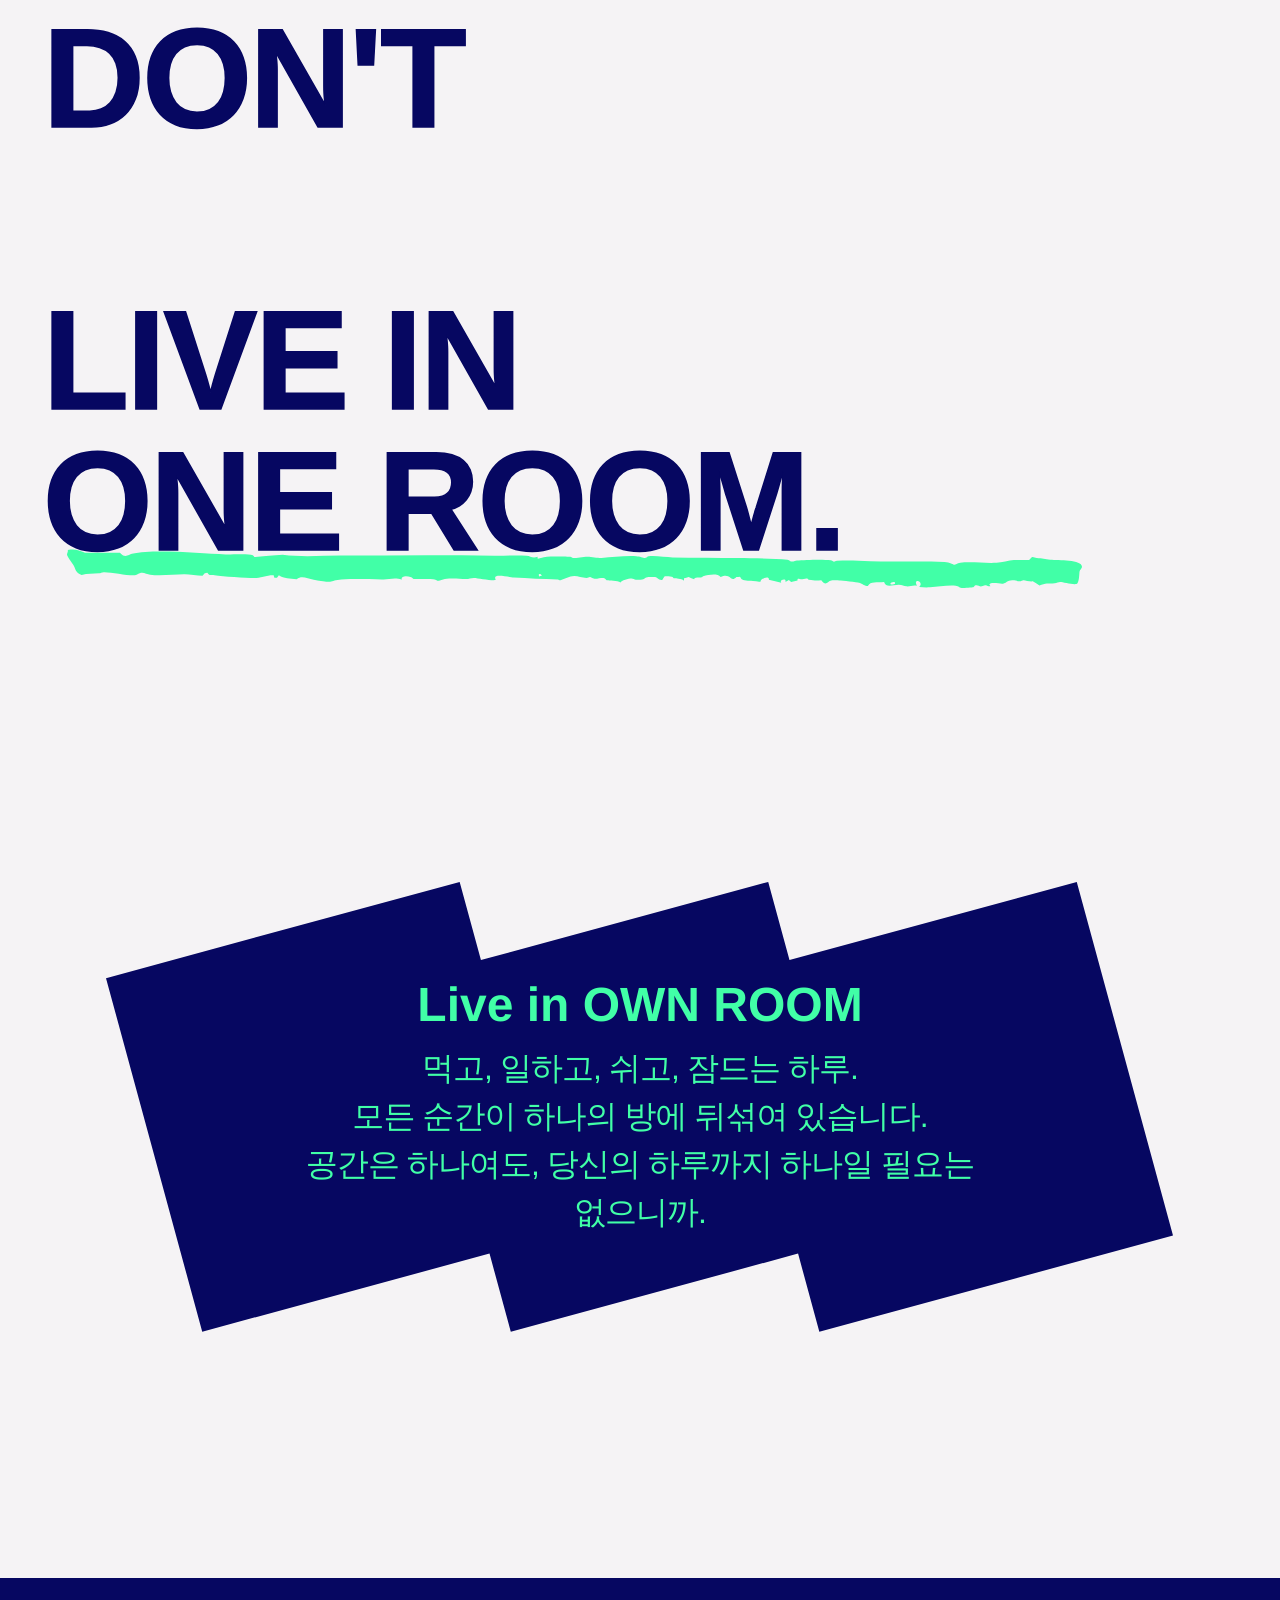
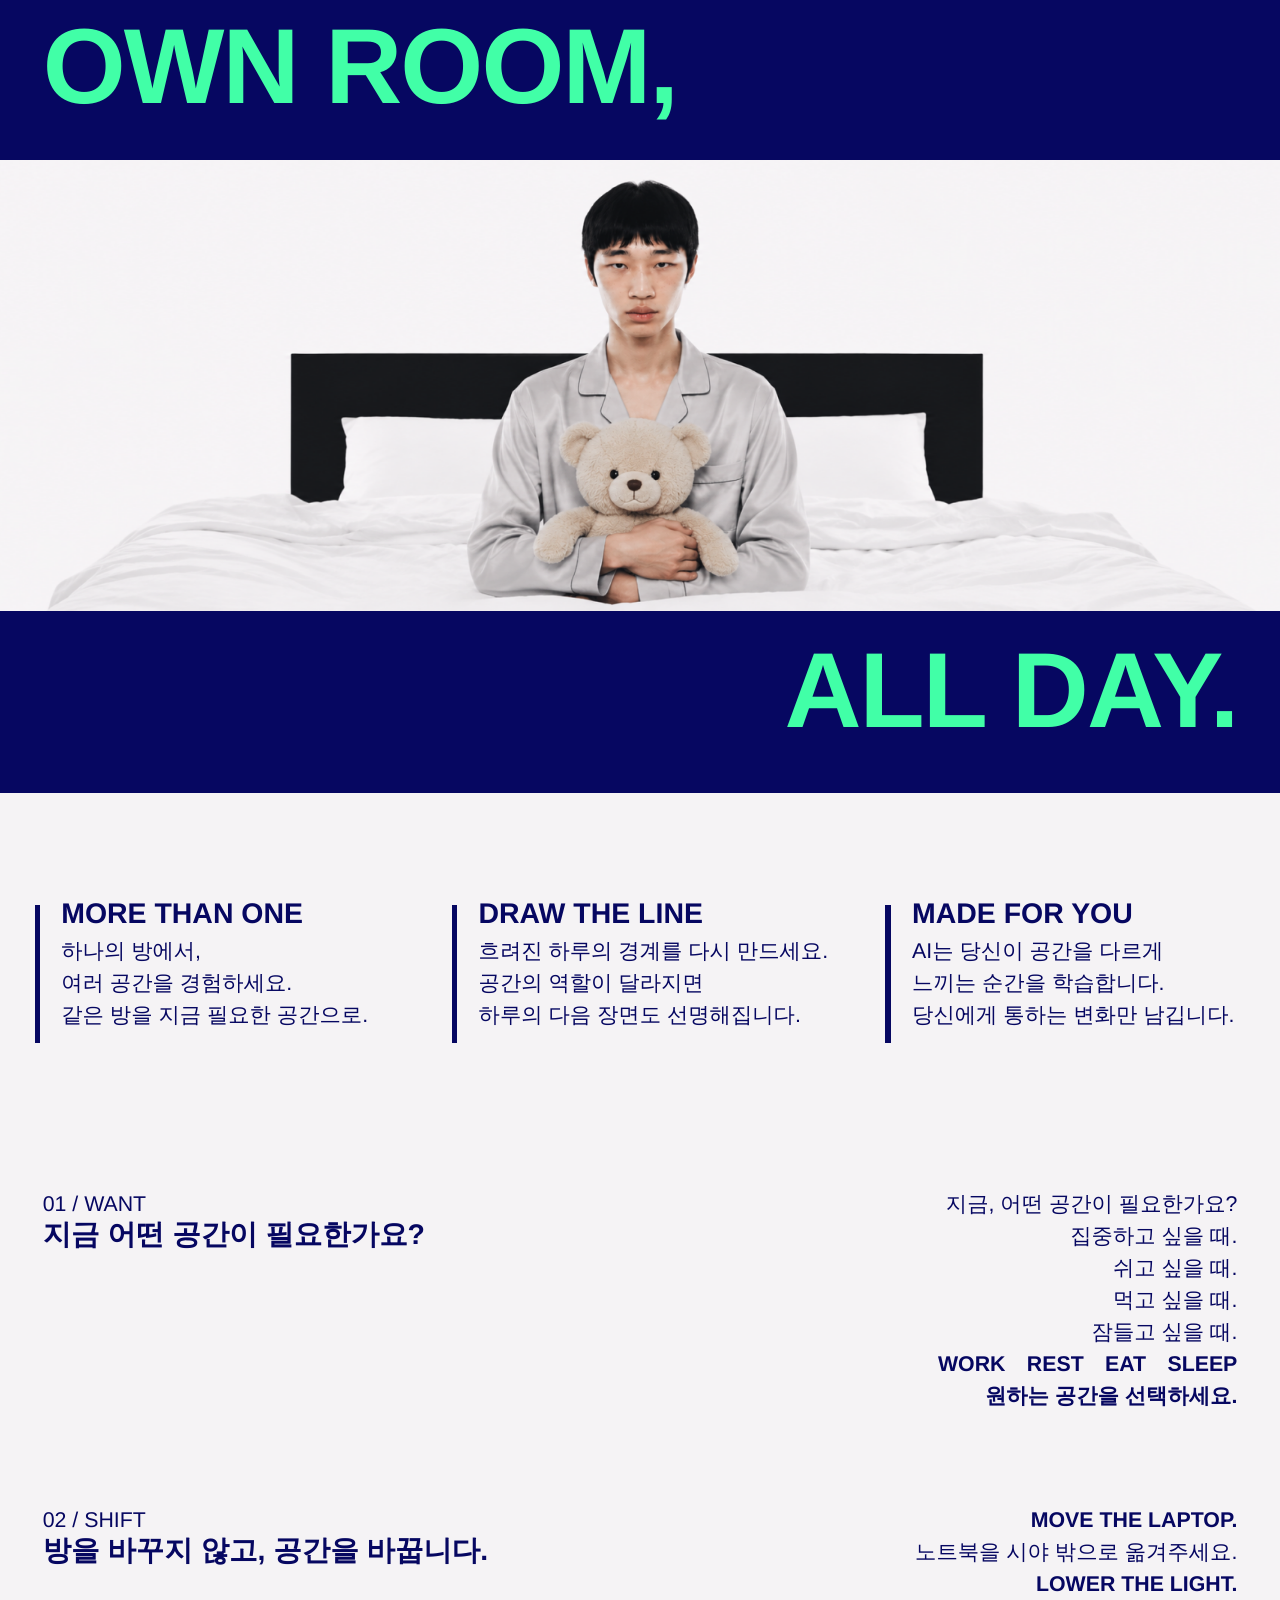
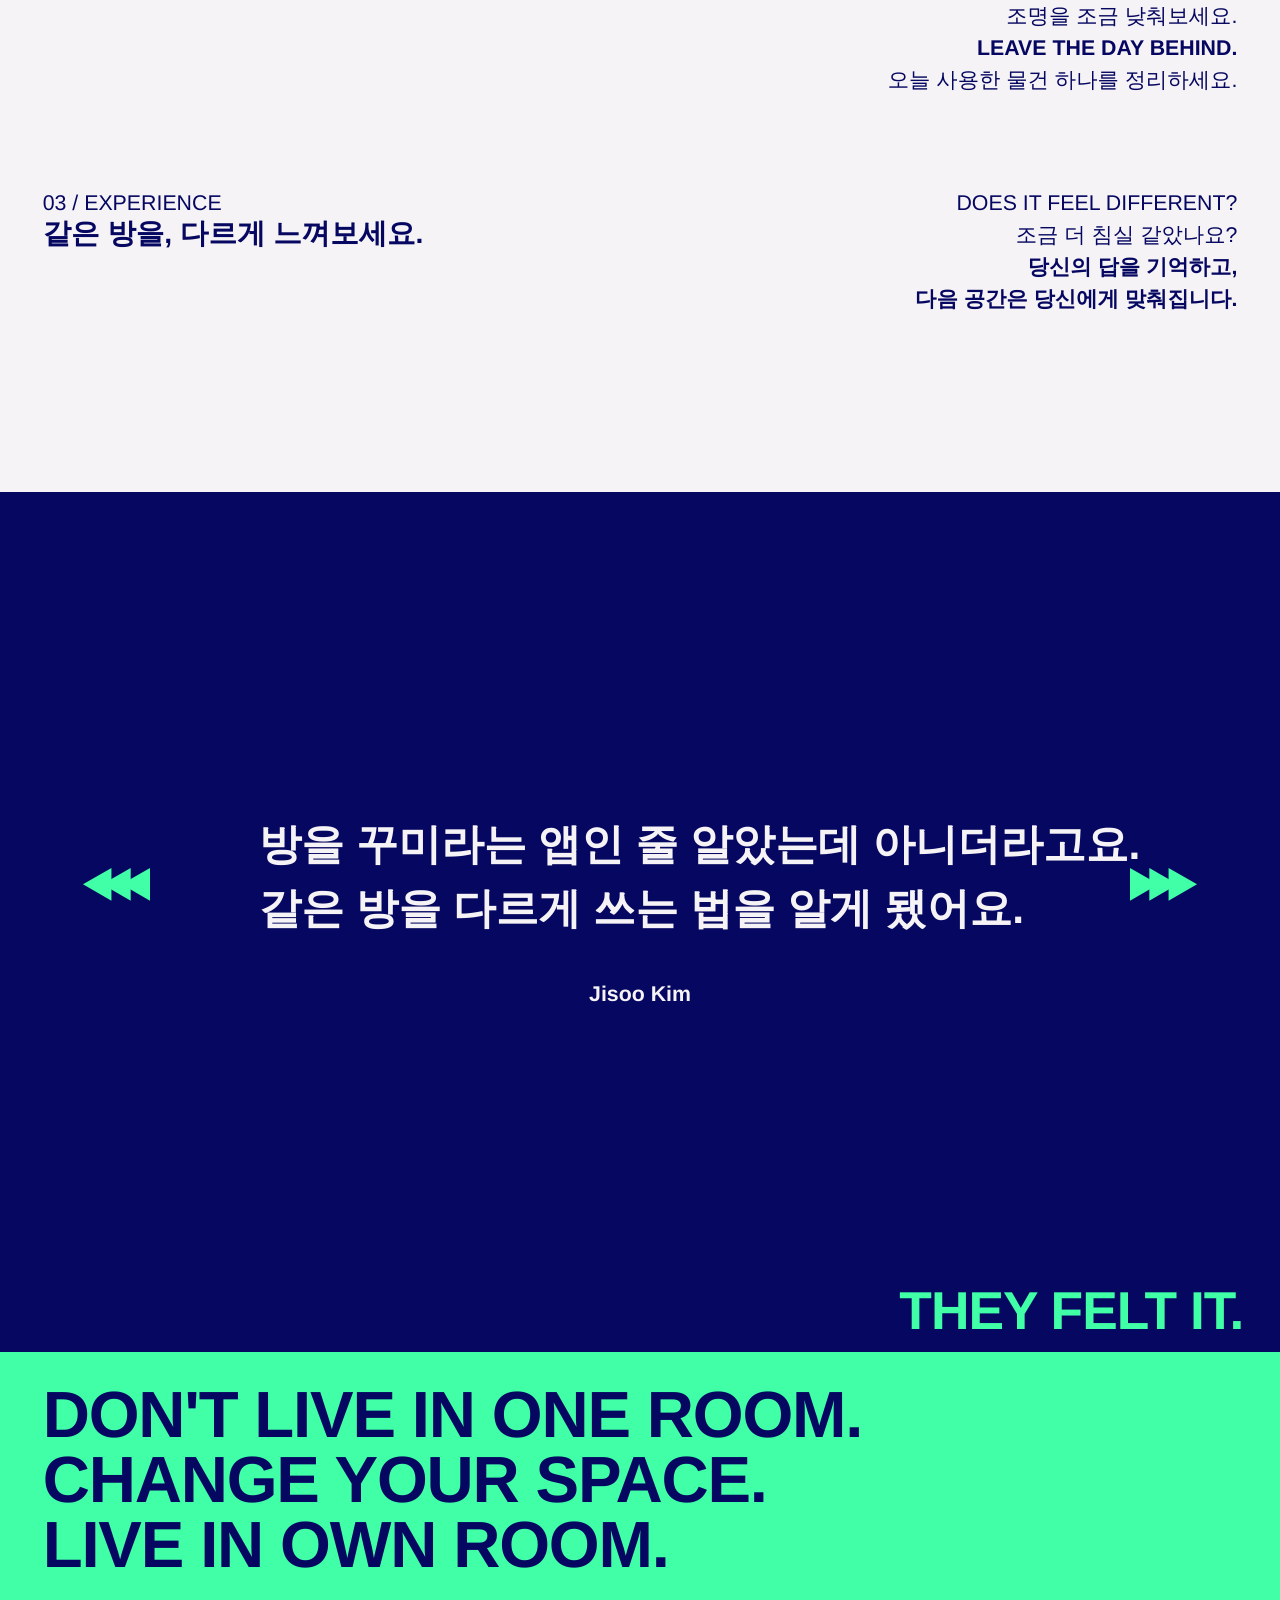
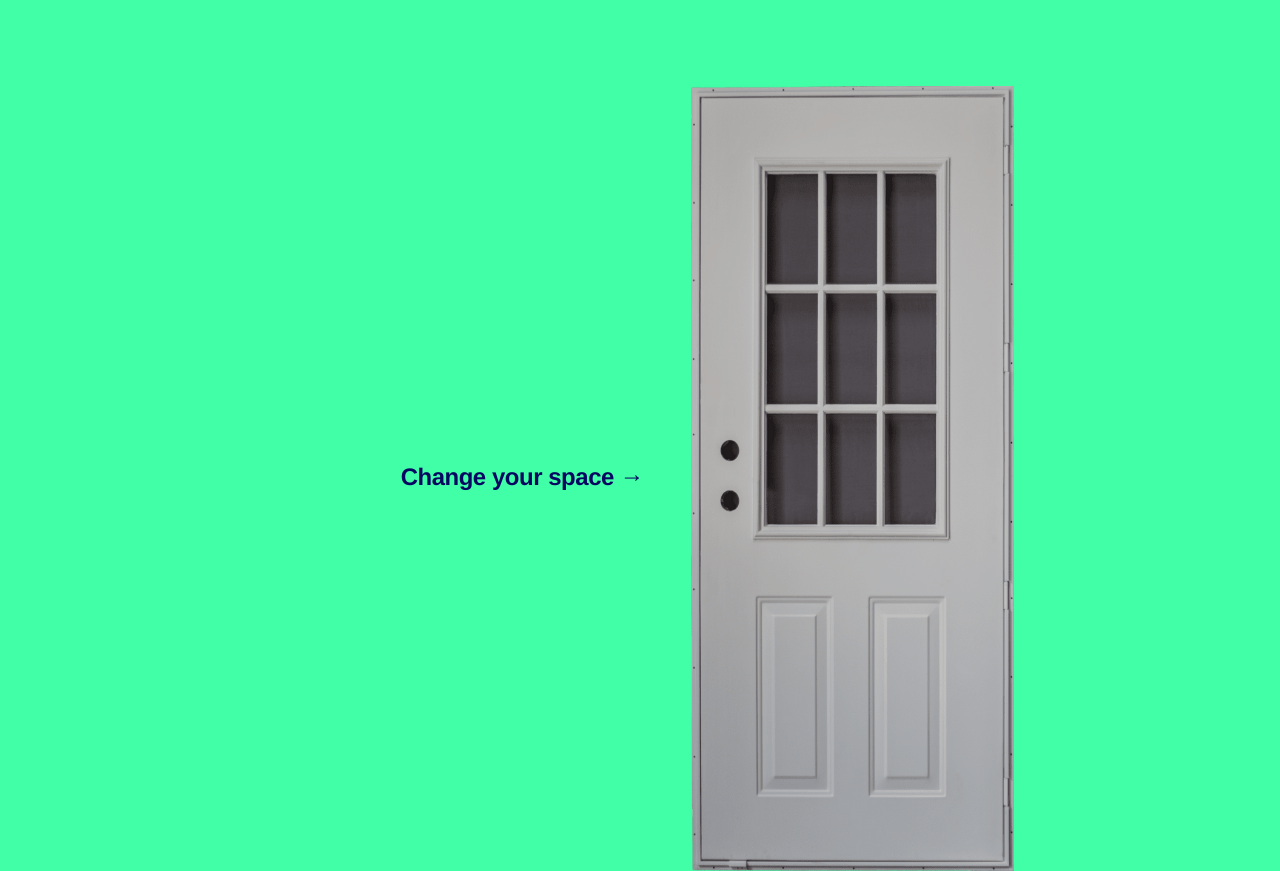
==== index.html @ d97219b4 "Add interactive room gallery and waitlist signup" ====
<!doctype html>
<html lang="ko">
  <head>
    <meta charset="UTF-8" />
    <meta name="viewport" content="width=device-width, initial-scale=1.0" />
    <meta
      name="description"
      content="하나의 방에서 여러 공간을 경험하는 OWN ROOM 랜딩 페이지"
    />
    <title>OWN ROOM — Change Your Space</title>
    <link rel="stylesheet" href="styles.css" />
  </head>
  <body>
    <main class="site">
      <section class="intro" aria-labelledby="hero-title">
        <div class="hero">
          <h1 id="hero-title" class="display hero__title">
            <span>DON'T</span>
            <span aria-hidden="true">&nbsp;</span>
            <span>LIVE IN</span>
            <span>ONE ROOM.</span>
          </h1>
          <img
            class="hero__brush"
            src="assets/one-room-brush.svg"
            alt=""
            aria-hidden="true"
          />
        </div>

        <div class="manifesto">
          <img
            class="manifesto__shape"
            src="assets/manifesto-shape.svg"
            alt=""
            aria-hidden="true"
          />
          <div class="manifesto__copy">
            <h2>Live in OWN ROOM</h2>
            <p>
              먹고, 일하고, 쉬고, 잠드는 하루.<br />
              모든 순간이 하나의 방에 뒤섞여 있습니다.<br />
              공간은 하나여도, 당신의 하루까지 하나일 필요는 없으니까.
            </p>
          </div>
        </div>
      </section>

      <section class="room" aria-labelledby="room-title">
        <h2 id="room-title" class="display room__title">OWN ROOM,</h2>
        <div
          class="room__gallery"
          tabindex="0"
          aria-label="이미지 위에 마우스를 올리면 0.1초마다 공간 이미지가 바뀝니다"
        >
          <img class="room__slide room__slide--1" src="assets/room-variants/room-01.png" alt="하루의 여러 활동이 함께 일어나는 원룸" />
          <img class="room__slide room__slide--2" src="assets/room-variants/room-02.png" alt="OWN ROOM 공간 베리언트 2" />
          <img class="room__slide room__slide--3" src="assets/room-variants/room-03.png" alt="OWN ROOM 공간 베리언트 3" />
          <img class="room__slide room__slide--4" src="assets/room-variants/room-04.png" alt="OWN ROOM 공간 베리언트 4" />
          <img class="room__slide room__slide--5" src="assets/room-variants/room-05.png" alt="OWN ROOM 공간 베리언트 5" />
          <img class="room__slide room__slide--6" src="assets/room-variants/room-06.png" alt="OWN ROOM 공간 베리언트 6" />
          <img class="room__slide room__slide--7" src="assets/room-variants/room-07.png" alt="OWN ROOM 공간 베리언트 7" />
          <img class="room__slide room__slide--8" src="assets/room-variants/room-08.png" alt="OWN ROOM 공간 베리언트 8" />
        </div>
        <p class="display room__end">ALL DAY.</p>
      </section>

      <section class="experience" aria-label="OWN ROOM의 가치와 경험 과정">
        <div class="principles">
          <article class="principle">
            <h2>MORE THAN ONE</h2>
            <p>
              하나의 방에서,<br />
              여러 공간을 경험하세요.<br />
              같은 방을 지금 필요한 공간으로.
            </p>
          </article>

          <article class="principle">
            <h2>DRAW THE LINE</h2>
            <p>
              흐려진 하루의 경계를 다시 만드세요.<br />
              공간의 역할이 달라지면<br />
              하루의 다음 장면도 선명해집니다.
            </p>
          </article>

          <article class="principle">
            <h2>MADE FOR YOU</h2>
            <p>
              AI는 당신이 공간을 다르게<br />
              느끼는 순간을 학습합니다.<br />
              당신에게 통하는 변화만 남깁니다.
            </p>
          </article>
        </div>

        <div class="steps">
          <article class="step">
            <h2 class="step__title">
              <span>01 / WANT</span>
              <strong>지금 어떤 공간이 필요한가요?</strong>
            </h2>
            <div class="step__body">
              <p>
                지금, 어떤 공간이 필요한가요?<br />
                집중하고 싶을 때.<br />
                쉬고 싶을 때.<br />
                먹고 싶을 때.<br />
                잠들고 싶을 때.
              </p>
              <p class="step__strong">WORK　REST　EAT　SLEEP</p>
              <p class="step__strong">원하는 공간을 선택하세요.</p>
            </div>
          </article>

          <article class="step">
            <h2 class="step__title">
              <span>02 / SHIFT</span>
              <strong>방을 바꾸지 않고, 공간을 바꿉니다.</strong>
            </h2>
            <div class="step__body">
              <p><strong>MOVE THE LAPTOP.</strong><br />노트북을 시야 밖으로 옮겨주세요.</p>
              <p><strong>LOWER THE LIGHT.</strong><br />조명을 조금 낮춰보세요.</p>
              <p><strong>LEAVE THE DAY BEHIND.</strong><br />오늘 사용한 물건 하나를 정리하세요.</p>
            </div>
          </article>

          <article class="step">
            <h2 class="step__title">
              <span>03 / EXPERIENCE</span>
              <strong>같은 방을, 다르게 느껴보세요.</strong>
            </h2>
            <div class="step__body">
              <p>DOES IT FEEL DIFFERENT?</p>
              <p>조금 더 침실 같았나요?</p>
              <p class="step__strong">
                당신의 답을 기억하고,<br />
                다음 공간은 당신에게 맞춰집니다.
              </p>
            </div>
          </article>
        </div>
      </section>

      <section class="social-proof" aria-labelledby="social-proof-title">
        <input class="review-toggle" type="radio" name="review" id="review-1" checked />
        <input class="review-toggle" type="radio" name="review" id="review-2" />
        <input class="review-toggle" type="radio" name="review" id="review-3" />

        <div class="reviews" aria-live="polite">
          <article class="quote quote--1">
            <h2 id="social-proof-title">
              방을 꾸미라는 앱인 줄 알았는데 아니더라고요.<br />
              같은 방을 다르게 쓰는 법을 알게 됐어요.
            </h2>
            <p>Jisoo Kim</p>
          </article>

          <article class="quote quote--2">
            <h2>
              조명을 낮추고 노트북을 치웠을 뿐인데,<br />
              같은 방이 정말 다른 공간처럼 느껴졌어요.
            </h2>
            <p>Minseo Park</p>
          </article>

          <article class="quote quote--3">
            <h2>
              일과 휴식의 경계가 없어서 늘 지쳤는데,<br />
              이제는 방 안에서도 하루를 제대로 마무리해요.
            </h2>
            <p>Junho Lee</p>
          </article>
        </div>

        <nav class="review-nav review-nav--1" aria-label="후기 이동">
          <label for="review-3" aria-label="이전 후기"><img src="assets/review-arrow-left.svg" alt="" /></label>
          <label for="review-2" aria-label="다음 후기"><img src="assets/review-arrow-right.svg" alt="" /></label>
        </nav>
        <nav class="review-nav review-nav--2" aria-label="후기 이동">
          <label for="review-1" aria-label="이전 후기"><img src="assets/review-arrow-left.svg" alt="" /></label>
          <label for="review-3" aria-label="다음 후기"><img src="assets/review-arrow-right.svg" alt="" /></label>
        </nav>
        <nav class="review-nav review-nav--3" aria-label="후기 이동">
          <label for="review-2" aria-label="이전 후기"><img src="assets/review-arrow-left.svg" alt="" /></label>
          <label for="review-1" aria-label="다음 후기"><img src="assets/review-arrow-right.svg" alt="" /></label>
        </nav>

        <p class="display social-proof__statement">THEY FELT IT.</p>
      </section>

      <section class="closing" aria-labelledby="closing-title">
        <h2 id="closing-title" class="display closing__title">
          DON'T LIVE IN ONE ROOM.<br />
          CHANGE YOUR SPACE.<br />
          LIVE IN OWN ROOM.
        </h2>

        <div class="closing__cta">
          <p class="display">Change your space →</p>
          <a class="cta-phone" href="reservation.html" aria-label="사전 예약 페이지로 이동">
            <img
              src="assets/phone-screen.png"
              alt="OWN ROOM 서비스의 스마트폰 화면"
              draggable="false"
            />
          </a>
        </div>
      </section>
    </main>
  </body>
</html>
---- styles.css ----
@font-face {
  font-family: "Pretendard Variable";
  src: url("assets/fonts/PretendardVariable.ttf") format("truetype");
  font-style: normal;
  font-weight: 100 900;
  font-display: swap;
}

@font-face {
  font-family: "Helvetica83-ExtendedHeavy";
  src: url("assets/fonts/Helvetica-Extended-Heavy.ttf") format("truetype");
  font-style: normal;
  font-weight: 900;
  font-display: swap;
}

@font-face {
  font-family: "Helvetica";
  src: url("assets/fonts/Helvetica-Regular.ttf") format("truetype");
  font-style: normal;
  font-weight: 400;
  font-display: swap;
}

@font-face {
  font-family: "Tiny5";
  src: url("assets/fonts/Tiny5-Regular.ttf") format("truetype");
  font-style: normal;
  font-weight: 400;
  font-display: swap;
}

:root {
  --paper: #f5f3f5;
  --green: #41ffa7;
  --ink: #060761;
}

* {
  box-sizing: border-box;
}

html {
  background: var(--paper);
  overflow-x: auto;
  scroll-behavior: smooth;
}

body {
  margin: 0;
  background: var(--paper);
  color: var(--ink);
  font-family: "Pretendard Variable", sans-serif;
  text-rendering: geometricPrecision;
}

h1,
h2,
p {
  margin: 0;
}

img {
  display: block;
  max-width: none;
}

.site {
  /* Desktop keeps the 1920px Figma proportions. Smaller viewports retain
     the horizontal composition on a 1280px canvas, per the selected option. */
  --u: max(0.666667px, 0.052083333vw);
  --s: max(0.75px, 0.052083333vw);
  width: max(100vw, 1280px);
  min-width: 1280px;
  overflow: hidden;
  background: var(--paper);
}

.display {
  font-family: "Helvetica83-ExtendedHeavy", sans-serif;
  font-weight: 900;
  letter-spacing: -0.018em;
}

/* Figma에서 Helvetica Extended Heavy로 지정된 핵심 영문 카피 */
.hero__title,
.room__title,
.room__end,
.social-proof__statement,
.closing__title,
.closing__cta p {
  font-family: "Helvetica83-ExtendedHeavy", sans-serif;
  font-weight: 900;
  font-style: normal;
  font-synthesis: none;
}

.intro {
  position: relative;
  height: calc(2104 * var(--s));
  background: var(--paper);
}

.hero {
  position: relative;
  height: calc(868 * var(--s));
  padding: calc(10 * var(--s)) calc(64 * var(--u));
  overflow: hidden;
}

.hero__brush {
  position: absolute;
  z-index: 2;
  left: calc(100 * var(--u));
  top: calc(729.5 * var(--s));
  width: calc(1523 * var(--u));
  height: calc(59 * var(--s));
}

.hero__title {
  position: relative;
  z-index: 1;
  font-size: calc(212 * var(--u));
  line-height: 1;
  white-space: nowrap;
  -webkit-text-stroke: calc(2.5 * var(--u)) var(--ink);
  paint-order: stroke fill;
}

.hero__title span {
  display: block;
  height: 1em;
}

.manifesto {
  position: relative;
  display: flex;
  align-items: center;
  justify-content: center;
  height: calc(675 * var(--s));
  margin-top: calc(270 * var(--s));
}

.manifesto__shape {
  position: absolute;
  left: calc(159 * var(--u));
  top: 0;
  width: calc(1601 * var(--u));
  height: calc(675 * var(--s));
}

.manifesto__copy {
  position: relative;
  z-index: 1;
  width: calc(1093 * var(--u));
  color: var(--green);
  text-align: center;
}

.manifesto__copy h2 {
  font-size: calc(72 * var(--u));
  font-weight: 900;
  line-height: 1.2;
}

.manifesto__copy p {
  margin-top: calc(12 * var(--s));
  font-size: calc(48 * var(--u));
  font-weight: 400;
  line-height: 1.5;
  letter-spacing: -0.03em;
  word-break: keep-all;
}

.room {
  height: calc(1087 * var(--s));
  padding: calc(47 * var(--s)) calc(64 * var(--u));
  overflow: hidden;
  background: var(--ink);
  color: var(--green);
}

.room__title,
.room__end {
  height: calc(160 * var(--s));
  font-size: calc(160 * var(--u));
  line-height: 1;
  white-space: nowrap;
}

.room__gallery {
  position: relative;
  width: calc(1920 * var(--u));
  height: calc(602 * var(--s));
  margin-top: calc(35 * var(--s));
  margin-left: calc(-64 * var(--u));
  overflow: hidden;
  outline: none;
}

.room__slide {
  position: absolute;
  inset: 0;
  width: 100%;
  height: 100%;
  object-fit: cover;
  opacity: 0;
}

.room__slide--1 {
  opacity: 1;
}

.room__gallery:hover .room__slide,
.room__gallery:focus .room__slide {
  animation: room-cycle 0.8s step-end infinite;
}

.room__slide--1 { animation-delay: 0s !important; }
.room__slide--2 { animation-delay: -0.7s !important; }
.room__slide--3 { animation-delay: -0.6s !important; }
.room__slide--4 { animation-delay: -0.5s !important; }
.room__slide--5 { animation-delay: -0.4s !important; }
.room__slide--6 { animation-delay: -0.3s !important; }
.room__slide--7 { animation-delay: -0.2s !important; }
.room__slide--8 { animation-delay: -0.1s !important; }

@keyframes room-cycle {
  0%,
  12.49% {
    opacity: 1;
  }

  12.5%,
  100% {
    opacity: 0;
  }
}

.room__end {
  margin-top: calc(35 * var(--s));
  text-align: right;
}

.experience {
  height: calc(1731 * var(--s));
  padding: calc(142 * var(--s)) calc(64 * var(--u)) calc(143 * var(--s));
  background: var(--paper);
}

.principles {
  display: flex;
  justify-content: center;
  align-items: flex-end;
  gap: calc(86 * var(--u));
  height: calc(198 * var(--s));
}

.principle {
  position: relative;
  flex: 0 0 calc(540 * var(--u));
  height: calc(198 * var(--s));
  padding-left: calc(40 * var(--u));
}

.principle::before {
  content: "";
  position: absolute;
  left: 0;
  top: calc(7 * var(--s));
  width: calc(8 * var(--u));
  height: calc(184 * var(--s));
  background: var(--ink);
}

.principle h2 {
  font-size: calc(42.6667 * var(--u));
  font-weight: 700;
  line-height: 1;
  white-space: nowrap;
}

.principle p {
  margin-top: calc(10.67 * var(--s));
  font-size: calc(32 * var(--u));
  font-weight: 400;
  line-height: 1.5;
  white-space: nowrap;
}

.steps {
  display: flex;
  flex-direction: column;
  gap: calc(122 * var(--s));
  margin-top: calc(188 * var(--s));
}

.step {
  display: flex;
  align-items: flex-start;
  justify-content: space-between;
}

.step__title,
.step__body {
  font-size: calc(32 * var(--u));
  font-weight: 400;
  line-height: 1.5;
}

.step__title {
  flex: 0 0 calc(770 * var(--u));
}

.step__title span,
.step__title strong {
  display: block;
}

.step__title strong {
  font-size: calc(42.6667 * var(--u));
  line-height: 1;
}

.step__body {
  flex: 0 0 calc(620 * var(--u));
  text-align: right;
  white-space: nowrap;
}

.step__body p + p {
  margin-top: calc(0 * var(--s));
}

.step__body strong,
.step__strong {
  font-weight: 700;
}

.social-proof {
  position: relative;
  height: calc(1147 * var(--s));
  padding: calc(428 * var(--s)) calc(388 * var(--u));
  overflow: hidden;
  background: var(--ink);
  color: var(--paper);
}

.review-toggle {
  position: absolute;
  width: 1px;
  height: 1px;
  overflow: hidden;
  clip-path: inset(50%);
  white-space: nowrap;
}

.reviews,
.quote {
  width: calc(1144 * var(--u));
}

.quote {
  display: none;
  text-align: center;
}

#review-1:checked ~ .reviews .quote--1,
#review-2:checked ~ .reviews .quote--2,
#review-3:checked ~ .reviews .quote--3 {
  display: block;
}

.quote h2 {
  font-size: calc(64 * var(--u));
  font-weight: 700;
  line-height: 1.5;
  white-space: nowrap;
}

.quote p {
  margin-top: calc(51 * var(--s));
  font-size: calc(32 * var(--u));
  font-weight: 700;
  line-height: 1.5;
}

.review-nav {
  position: absolute;
  inset: 0;
  display: none;
  pointer-events: none;
}

#review-1:checked ~ .review-nav--1,
#review-2:checked ~ .review-nav--2,
#review-3:checked ~ .review-nav--3 {
  display: block;
}

.review-nav label {
  position: absolute;
  top: calc(499.75 * var(--s));
  width: calc(100.75 * var(--u));
  height: calc(48.5 * var(--s));
  cursor: pointer;
  pointer-events: auto;
}

.review-nav label:first-child {
  left: calc(124 * var(--u));
}

.review-nav label:last-child {
  right: calc(124 * var(--u));
}

.review-nav img {
  width: 100%;
  height: 100%;
}

.social-proof__statement {
  position: absolute;
  right: calc(55 * var(--u));
  bottom: 0;
  color: var(--green);
  font-size: calc(80 * var(--u));
  line-height: 1.5;
  white-space: nowrap;
}

.closing {
  position: relative;
  height: calc(1492 * var(--s));
  padding: calc(40 * var(--s)) calc(64 * var(--u));
  overflow: hidden;
  background: var(--green);
  color: var(--ink);
}

.closing__title {
  font-size: calc(98 * var(--u));
  line-height: 1;
  white-space: nowrap;
}

.closing__cta {
  position: absolute;
  left: calc(601 * var(--u));
  top: calc(445 * var(--s));
  display: flex;
  align-items: center;
  gap: calc(71.76 * var(--u));
}

.closing__cta p {
  font-size: calc(35.88 * var(--u));
  line-height: 1.5;
  white-space: nowrap;
}

.cta-phone {
  display: block;
  margin: 0;
  padding: 0;
  border: 0;
  background: transparent;
  cursor: pointer;
  text-decoration: none;
  -webkit-tap-highlight-color: transparent;
}

.closing__cta img {
  width: calc(484.4 * var(--u));
  height: calc(1046.8 * var(--s));
  object-fit: fill;
  transform-origin: 50% 50%;
  user-select: none;
}

.cta-phone:hover img,
.cta-phone:active img {
  animation: cta-phone-wiggle 0.42s ease-in-out infinite;
}

@keyframes cta-phone-wiggle {
  0%,
  100% {
    transform: rotate(-5deg);
  }

  50% {
    transform: rotate(5deg);
  }
}

@media (max-width: 1279px) {
  body::after {
    content: "";
    display: block;
    height: 1px;
  }

  .site {
    /* Keep every desktop row intact; the viewport scrolls horizontally.
       Vertical spacing remains at 75% of the Figma values. */
    width: 1280px;
  }
}

@media (prefers-reduced-motion: reduce) {
  html {
    scroll-behavior: auto;
  }

  .room__gallery:hover .room__slide,
  .room__gallery:focus .room__slide {
    animation: none;
  }

  .cta-phone:hover img,
  .cta-phone:active img {
    animation: none;
  }
}

/* Reservation — Figma frame 41:531 */
.reservation-page {
  min-width: 1280px;
  overflow-x: auto;
  background: var(--paper);
}

.reservation {
  /* 첫 페이지와 같은 비율 규칙으로 1920px 원본 구성을 축소합니다. */
  --u: max(0.666667px, 0.052083333vw);
  --s: max(0.75px, 0.052083333vw);
  position: relative;
  width: max(100vw, 1280px);
  min-width: 1280px;
  height: calc(1080 * var(--s));
  overflow: hidden;
  background: var(--paper);
  color: var(--ink);
}

.reservation__status {
  position: absolute;
  left: calc(731 * var(--u));
  top: calc(216 * var(--s));
  width: calc(457 * var(--u));
  height: calc(32 * var(--s));
  background: var(--ink);
  color: var(--green);
  font-family: "Helvetica", sans-serif;
  font-size: calc(32 * var(--u));
  font-weight: 400;
  line-height: 1;
  text-align: center;
  white-space: nowrap;
}

.reservation__title {
  position: absolute;
  left: calc(688 * var(--u));
  top: calc(302 * var(--s));
  width: calc(544 * var(--u));
  height: calc(128 * var(--s));
  color: var(--ink);
  font-family: "Tiny5", monospace;
  font-size: calc(128 * var(--u));
  font-weight: 400;
  line-height: 1;
  text-align: center;
  white-space: nowrap;
}

.reservation__form {
  position: absolute;
  inset: 0;
}

.reservation__form label,
.reservation__form input {
  position: absolute;
}

.reservation__form label {
  height: calc(32 * var(--s));
  font-family: "Helvetica", sans-serif;
  font-size: calc(32 * var(--u));
  font-weight: 700;
  line-height: 1;
  text-align: center;
  white-space: nowrap;
}

.reservation__form label[for="reservation-name"] {
  left: calc(651 * var(--u));
  top: calc(487 * var(--s));
  width: calc(107 * var(--u));
}

.reservation__form label[for="reservation-email"] {
  left: calc(648 * var(--u));
  top: calc(566 * var(--s));
  width: calc(116 * var(--u));
}

.reservation__form input {
  left: calc(781 * var(--u));
  width: calc(447 * var(--u));
  height: calc(40 * var(--s));
  padding: 0 calc(10 * var(--u));
  border: 0;
  border-radius: 0;
  outline: none;
  background: #ffffff;
  color: var(--ink);
  font-family: "Helvetica", sans-serif;
  font-size: calc(24 * var(--u));
  font-weight: 400;
  line-height: 1;
}

#reservation-name {
  top: calc(483 * var(--s));
}

#reservation-email {
  top: calc(562 * var(--s));
}

.reservation__form input:focus-visible {
  outline: calc(3 * var(--u)) solid var(--green);
  outline-offset: calc(2 * var(--u));
}

.reservation__submit {
  position: absolute;
  left: calc(731 * var(--u));
  top: calc(758 * var(--s));
  width: calc(458 * var(--u));
  height: calc(46 * var(--s));
  padding: 0;
  border: 0;
  border-radius: 0;
  background: var(--green);
  color: var(--ink);
  font-family: "Helvetica", sans-serif;
  font-size: calc(40 * var(--u));
  font-weight: 500;
  line-height: 1;
  cursor: pointer;
}

.reservation__submit:hover,
.reservation__submit:focus-visible {
  color: var(--green);
  background: var(--ink);
}

.reservation__submit:disabled {
  cursor: wait;
  opacity: 0.65;
}

.reservation__message {
  position: absolute;
  left: calc(731 * var(--u));
  top: calc(822 * var(--s));
  width: calc(458 * var(--u));
  font-family: "Helvetica", sans-serif;
  font-size: calc(20 * var(--u));
  line-height: 1.25;
  text-align: center;
}

.reservation__art {
  position: absolute;
  left: calc(1245 * var(--u));
  top: calc(540 * var(--s));
  width: calc(550 * var(--u));
  height: calc(665 * var(--s));
  object-fit: fill;
}

/* 태블릿 가로폭까지는 원래 레이아웃과 비율을 그대로 줄입니다. */
@media (max-width: 1279px) and (min-width: 961px) {
  .reservation-page {
    min-width: 0;
    overflow: hidden;
  }

  .reservation {
    --u: 0.052083333vw;
    --s: 0.052083333vw;
    width: 100vw;
    min-width: 0;
    height: 56.25vw;
  }
}

/* 휴대폰 폭에서는 입력칸을 먼저 보여 주고, 그래픽은 그 아래에 배치합니다.
   페이지 높이를 화면 높이에 고정해 별도 세로 스크롤이 생기지 않습니다. */
@media (max-width: 960px) {
  .reservation-page {
    min-width: 0;
    overflow: hidden;
  }

  .reservation {
    --side-space: clamp(20px, 6vw, 52px);
    width: 100%;
    min-width: 0;
    height: 100dvh;
    min-height: 0;
  }

  .reservation__status {
    left: var(--side-space);
    top: clamp(20px, 5vh, 44px);
    width: calc(100% - (var(--side-space) * 2));
    height: clamp(24px, 4.2vh, 32px);
    font-size: clamp(20px, 3.1vw, 30px);
  }

  .reservation__title {
    left: var(--side-space);
    top: clamp(76px, 14vh, 132px);
    width: calc(100% - (var(--side-space) * 2));
    height: auto;
    font-size: clamp(72px, 13vw, 128px);
  }

  .reservation__form {
    position: absolute;
    inset: auto var(--side-space) auto;
    top: 41%;
    display: grid;
    grid-template-columns: minmax(86px, 0.3fr) 1fr;
    align-items: center;
    column-gap: clamp(12px, 2.5vw, 28px);
    row-gap: clamp(14px, 2.6vh, 24px);
  }

  .reservation__form label,
  .reservation__form input,
  .reservation__submit,
  .reservation__message,
  .reservation__form label[for="reservation-name"],
  .reservation__form label[for="reservation-email"],
  #reservation-name,
  #reservation-email {
    position: static;
    width: auto;
    height: auto;
  }

  .reservation__form label {
    font-size: clamp(20px, 3vw, 30px);
    line-height: 1;
    text-align: right;
  }

  .reservation__form input {
    width: 100%;
    height: clamp(42px, 6vh, 54px);
    padding: 0 clamp(10px, 1.5vw, 14px);
    font-size: clamp(18px, 2.5vw, 24px);
  }

  .reservation__submit {
    grid-column: 2;
    width: 100%;
    height: clamp(42px, 6vh, 54px);
    font-size: clamp(24px, 4vw, 38px);
  }

  .reservation__message {
    grid-column: 1 / -1;
    width: 100%;
    font-size: clamp(14px, 2.2vw, 18px);
  }

  .reservation__art {
    left: 50%;
    top: auto;
    bottom: 0;
    width: min(44vw, 24vh);
    height: auto;
    transform: translateX(-50%);
  }
}

@media (max-width: 960px) and (max-height: 520px) {
  .reservation__status {
    top: 14px;
  }

  .reservation__title {
    top: 54px;
    font-size: clamp(52px, 10vw, 80px);
  }

  .reservation__form {
    top: 42%;
    row-gap: 10px;
  }

  .reservation__art {
    width: min(24vw, 20vh);
  }
}
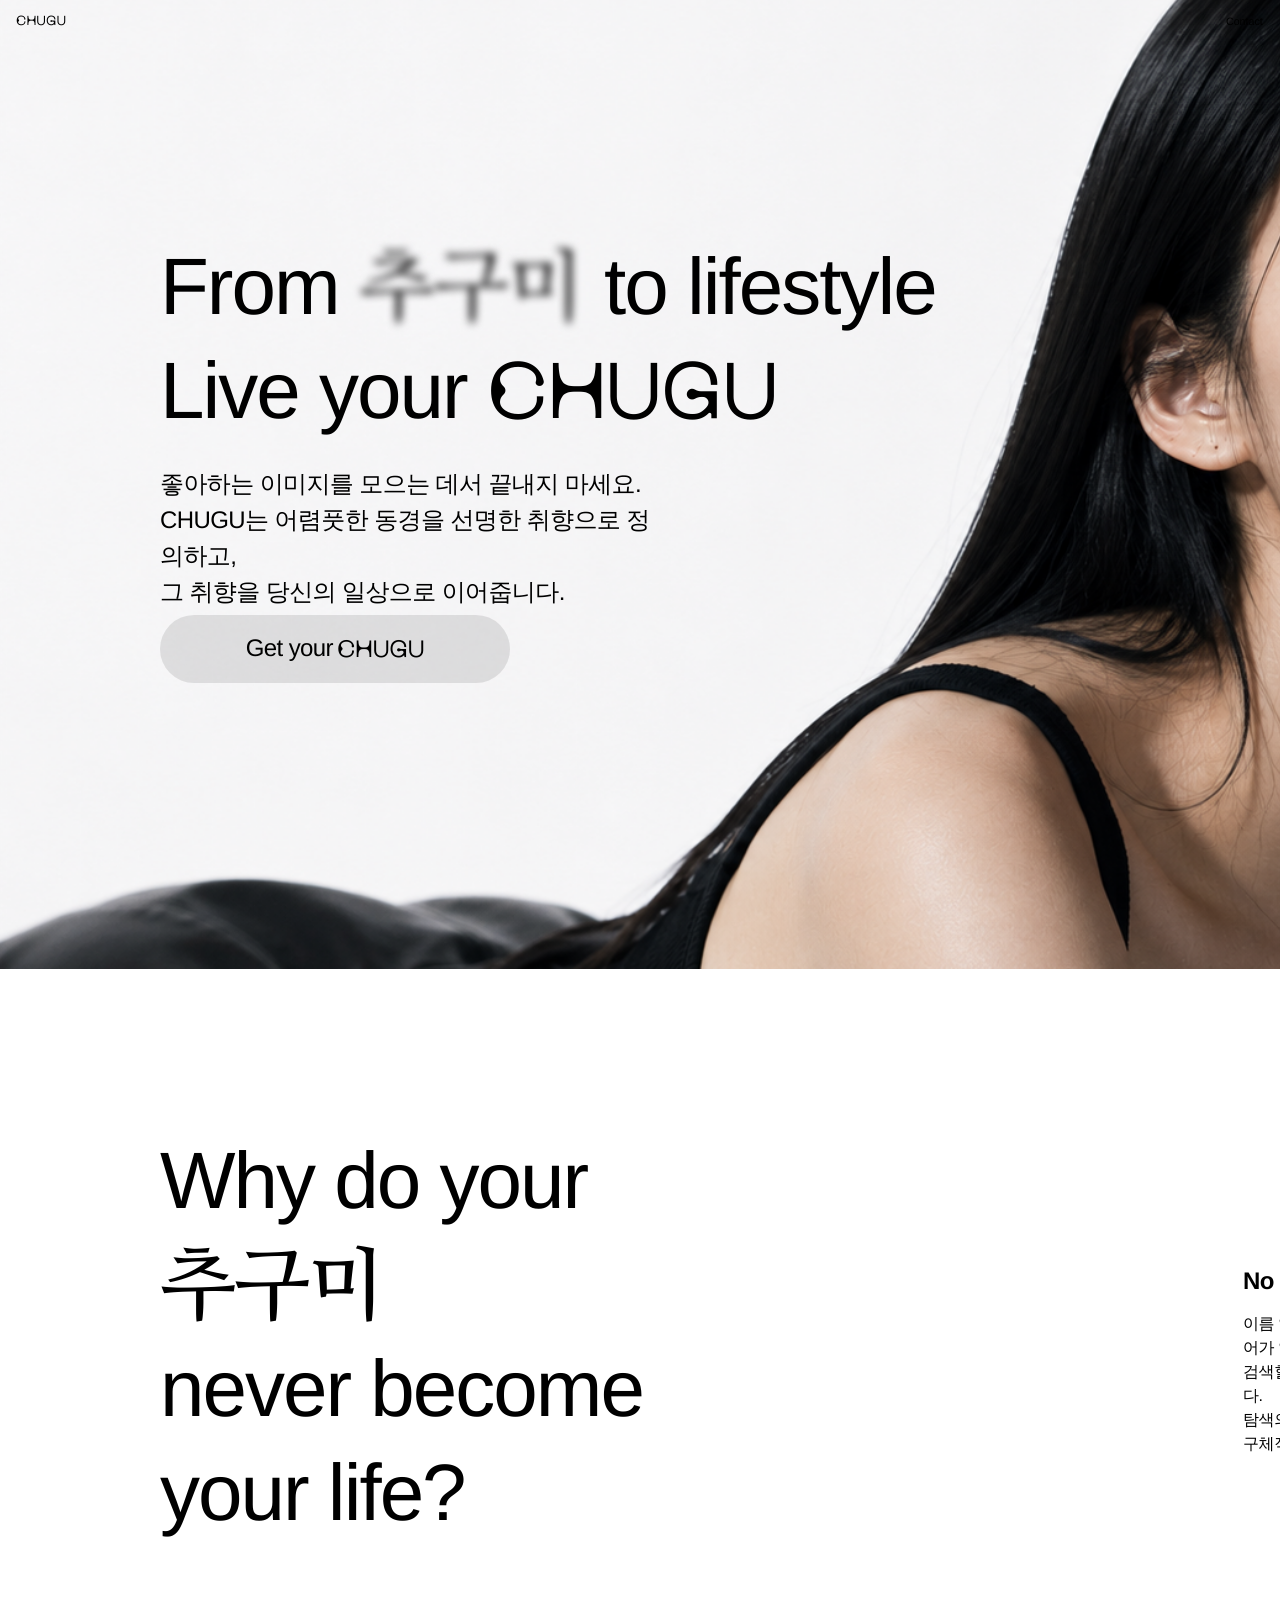
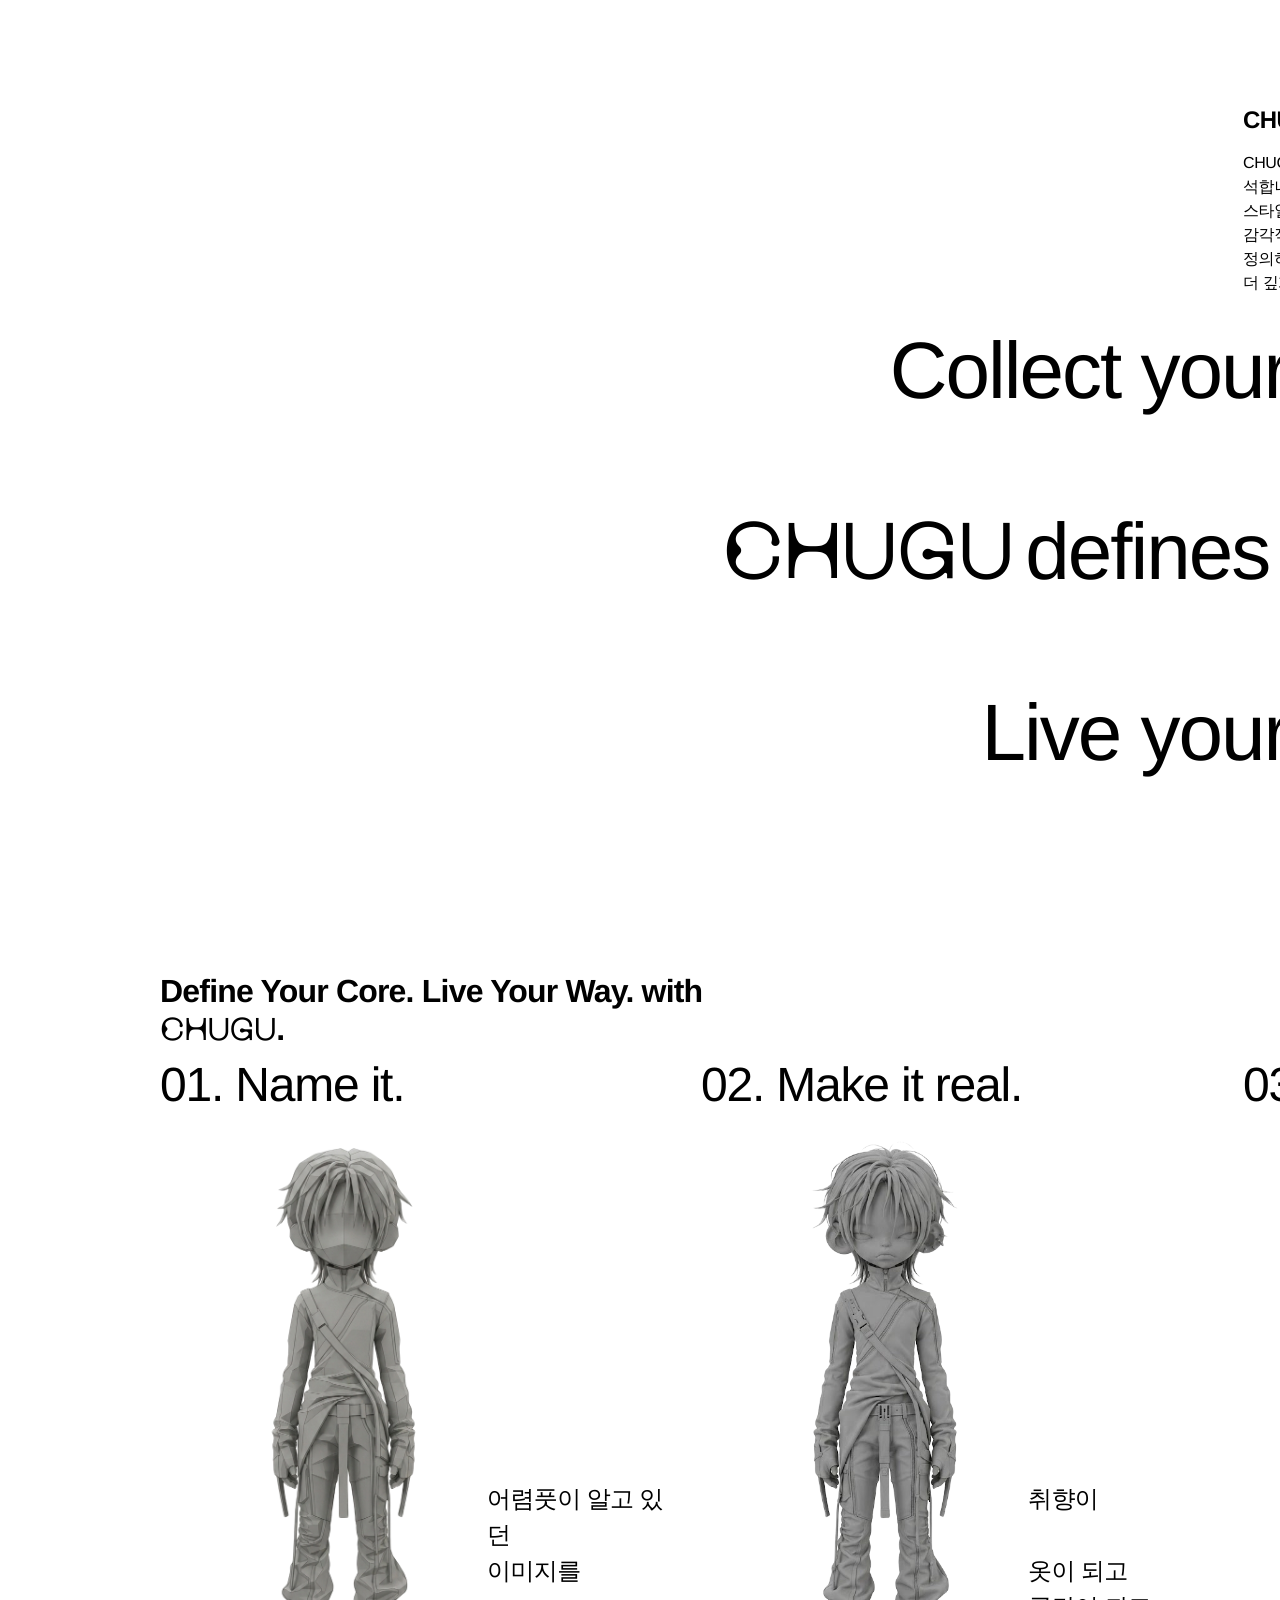
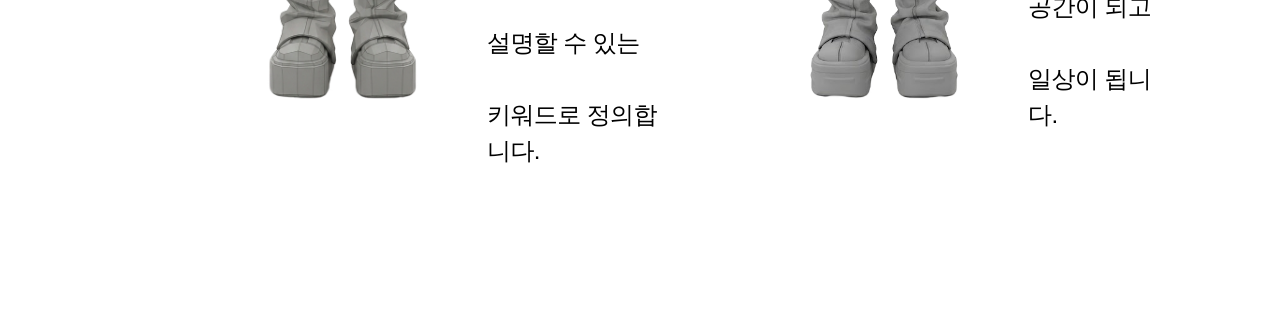
==== commit e657c624: "Build CHUGU interactive landing pages" ====
--- a/index.html
+++ b/index.html
@@ -3,211 +3,178 @@
   <head>
     <meta charset="UTF-8" />
     <meta name="viewport" content="width=device-width, initial-scale=1.0" />
+    <meta name="robots" content="noindex, nofollow, noarchive" />
     <meta
       name="description"
-      content="하나의 방에서 여러 공간을 경험하는 OWN ROOM 랜딩 페이지"
+      content="흐릿한 동경을 선명한 취향과 일상으로 이어주는 CHUGU"
     />
-    <title>OWN ROOM — Change Your Space</title>
+    <title>CHUGU — Live your CHUGU</title>
+    <link rel="icon" href="data:," />
     <link rel="stylesheet" href="styles.css" />
   </head>
   <body>
-    <main class="site">
-      <section class="intro" aria-labelledby="hero-title">
-        <div class="hero">
-          <h1 id="hero-title" class="display hero__title">
-            <span>DON'T</span>
-            <span aria-hidden="true">&nbsp;</span>
-            <span>LIVE IN</span>
-            <span>ONE ROOM.</span>
+    <div class="page-shell">
+      <header class="header">
+        <a class="brand kind" href="index.html" aria-label="CHUGU 메인으로 이동">CHUGU</a>
+        <a class="header__contact" href="contact.html">Contact</a>
+      </header>
+      <div class="stage">
+
+    <main id="top">
+      <section class="hero" aria-labelledby="hero-title">
+        <img
+          class="hero__image"
+          src="assets/figma/images/80ddfa6ad4be34652f296498102aac20a10fcaf8.png"
+          alt=""
+        />
+        <div class="hero__content">
+          <h1 id="hero-title">
+            <span>From <em>추구미</em> to lifestyle</span>
+            <span>Live your <strong class="kind">CHUGU</strong></span>
           </h1>
-          <img
-            class="hero__brush"
-            src="assets/one-room-brush.svg"
-            alt=""
-            aria-hidden="true"
-          />
-        </div>
-
-        <div class="manifesto">
-          <img
-            class="manifesto__shape"
-            src="assets/manifesto-shape.svg"
-            alt=""
-            aria-hidden="true"
-          />
-          <div class="manifesto__copy">
-            <h2>Live in OWN ROOM</h2>
-            <p>
-              먹고, 일하고, 쉬고, 잠드는 하루.<br />
-              모든 순간이 하나의 방에 뒤섞여 있습니다.<br />
-              공간은 하나여도, 당신의 하루까지 하나일 필요는 없으니까.
-            </p>
-          </div>
+          <p>
+            좋아하는 이미지를 모으는 데서 끝내지 마세요.<br />
+            CHUGU는 어렴풋한 동경을 선명한 취향으로 정의하고,<br />
+            그 취향을 당신의 일상으로 이어줍니다.
+          </p>
+          <a class="button" href="early-bird.html">Get your <span class="kind">CHUGU</span></a>
         </div>
       </section>
 
-      <section class="room" aria-labelledby="room-title">
-        <h2 id="room-title" class="display room__title">OWN ROOM,</h2>
-        <div
-          class="room__gallery"
-          tabindex="0"
-          aria-label="이미지 위에 마우스를 올리면 0.1초마다 공간 이미지가 바뀝니다"
-        >
-          <img class="room__slide room__slide--1" src="assets/room-variants/room-01.png" alt="하루의 여러 활동이 함께 일어나는 원룸" />
-          <img class="room__slide room__slide--2" src="assets/room-variants/room-02.png" alt="OWN ROOM 공간 베리언트 2" />
-          <img class="room__slide room__slide--3" src="assets/room-variants/room-03.png" alt="OWN ROOM 공간 베리언트 3" />
-          <img class="room__slide room__slide--4" src="assets/room-variants/room-04.png" alt="OWN ROOM 공간 베리언트 4" />
-          <img class="room__slide room__slide--5" src="assets/room-variants/room-05.png" alt="OWN ROOM 공간 베리언트 5" />
-          <img class="room__slide room__slide--6" src="assets/room-variants/room-06.png" alt="OWN ROOM 공간 베리언트 6" />
-          <img class="room__slide room__slide--7" src="assets/room-variants/room-07.png" alt="OWN ROOM 공간 베리언트 7" />
-          <img class="room__slide room__slide--8" src="assets/room-variants/room-08.png" alt="OWN ROOM 공간 베리언트 8" />
+      <section class="problem" aria-labelledby="problem-title">
+        <div class="problem__title">
+          <h2 id="problem-title">
+            Why do your<br /><span class="myeongjo">추구미</span><br />
+            never become<br />your life?
+          </h2>
         </div>
-        <p class="display room__end">ALL DAY.</p>
+        <div class="problem__copy">
+          <h3>No name. No direction. No action.</h3>
+          <p>
+            이름 없는 감각은, 다음으로 이어지지 않습니다. 취향을 설명할 언어가 없으면<br />
+            검색할 키워드도, 찾아갈 장소도, 선택할 브랜드도 알기 어렵습니다.<br />
+            탐색의 출발점을 찾지 못한 동경은 파편화된 이미지로 남고,<br />
+            구체적인 계획이 없는 변화는 쉽게 미뤄집니다.
+          </p>
+        </div>
       </section>
 
-      <section class="experience" aria-label="OWN ROOM의 가치와 경험 과정">
-        <div class="principles">
-          <article class="principle">
-            <h2>MORE THAN ONE</h2>
-            <p>
-              하나의 방에서,<br />
-              여러 공간을 경험하세요.<br />
-              같은 방을 지금 필요한 공간으로.
-            </p>
-          </article>
+      <section class="workflow" aria-labelledby="workflow-title">
+        <div class="workflow__intro">
+          <h2 id="workflow-title">CHUGU turns a 감각 into direction.</h2>
+          <p>
+            CHUGU는 당신이 선택한 이미지 속 공통된 패턴을 분석합니다.<br />
+            스타일과 분위기, 공간, 태도와 라이프스타일을 연결해<br />
+            감각적으로만 알고 있던 추구미를 구체적인 키워드로 정의하고,<br />
+            더 깊게 탐색할 수 있는 방향을 제안합니다.
+          </p>
+        </div>
+        <ol class="workflow__steps">
+          <li>Collect your <span class="kind">CHUGU</span>.</li>
+          <li><span class="kind">CHUGU</span> defines your taste.</li>
+          <li>Live your <span class="kind">CHUGU</span>.</li>
+        </ol>
+      </section>
 
-          <article class="principle">
-            <h2>DRAW THE LINE</h2>
-            <p>
-              흐려진 하루의 경계를 다시 만드세요.<br />
-              공간의 역할이 달라지면<br />
-              하루의 다음 장면도 선명해집니다.
-            </p>
-          </article>
-
-          <article class="principle">
-            <h2>MADE FOR YOU</h2>
-            <p>
-              AI는 당신이 공간을 다르게<br />
-              느끼는 순간을 학습합니다.<br />
-              당신에게 통하는 변화만 남깁니다.
-            </p>
-          </article>
-        </div>
-
-        <div class="steps">
-          <article class="step">
-            <h2 class="step__title">
-              <span>01 / WANT</span>
-              <strong>지금 어떤 공간이 필요한가요?</strong>
-            </h2>
-            <div class="step__body">
-              <p>
-                지금, 어떤 공간이 필요한가요?<br />
-                집중하고 싶을 때.<br />
-                쉬고 싶을 때.<br />
-                먹고 싶을 때.<br />
-                잠들고 싶을 때.
-              </p>
-              <p class="step__strong">WORK　REST　EAT　SLEEP</p>
-              <p class="step__strong">원하는 공간을 선택하세요.</p>
+      <section class="values" aria-labelledby="values-title">
+        <h2 id="values-title">Define Your Core. Live Your Way. with <span class="kind">CHUGU</span>.</h2>
+        <div class="values__grid">
+          <article class="value-card">
+            <h3>01. Name it.</h3>
+            <div class="value-card__body">
+              <img
+                src="assets/figma/images/c1586c7cff1cbcf5e3a76aae5f249833dc19dbc3.png"
+                alt="취향을 찾아가는 인물 이미지"
+              />
+              <p>어렴풋이 알고 있던<br />이미지를<br /><br />설명할 수 있는<br /><br />키워드로 정의합니다.</p>
             </div>
           </article>
-
-          <article class="step">
-            <h2 class="step__title">
-              <span>02 / SHIFT</span>
-              <strong>방을 바꾸지 않고, 공간을 바꿉니다.</strong>
-            </h2>
-            <div class="step__body">
-              <p><strong>MOVE THE LAPTOP.</strong><br />노트북을 시야 밖으로 옮겨주세요.</p>
-              <p><strong>LOWER THE LIGHT.</strong><br />조명을 조금 낮춰보세요.</p>
-              <p><strong>LEAVE THE DAY BEHIND.</strong><br />오늘 사용한 물건 하나를 정리하세요.</p>
+          <article class="value-card">
+            <h3>02. Make it real.</h3>
+            <div class="value-card__body">
+              <img
+                src="assets/figma/images/91d0bb6ef2d31cb4fed132b28aa46d9ac9842ceb.png"
+                alt="취향을 일상에 적용한 인물 이미지"
+              />
+              <p>취향이<br /><br />옷이 되고<br />공간이 되고<br /><br />일상이 됩니다.</p>
             </div>
           </article>
-
-          <article class="step">
-            <h2 class="step__title">
-              <span>03 / EXPERIENCE</span>
-              <strong>같은 방을, 다르게 느껴보세요.</strong>
-            </h2>
-            <div class="step__body">
-              <p>DOES IT FEEL DIFFERENT?</p>
-              <p>조금 더 침실 같았나요?</p>
-              <p class="step__strong">
-                당신의 답을 기억하고,<br />
-                다음 공간은 당신에게 맞춰집니다.
-              </p>
+          <article class="value-card">
+            <h3>03. Show yourself.</h3>
+            <div class="value-card__body">
+              <img
+                src="assets/figma/images/44e013436bcacb698b2cde6ad772f7830acc006d.png"
+                alt="자신만의 취향을 보여주는 인물 이미지"
+              />
+              <p>원하는 모습은<br />더 이상<br /><br />동경이 아니라<br /><br />당신입니다.</p>
             </div>
           </article>
         </div>
       </section>
 
-      <section class="social-proof" aria-labelledby="social-proof-title">
-        <input class="review-toggle" type="radio" name="review" id="review-1" checked />
-        <input class="review-toggle" type="radio" name="review" id="review-2" />
-        <input class="review-toggle" type="radio" name="review" id="review-3" />
-
-        <div class="reviews" aria-live="polite">
-          <article class="quote quote--1">
-            <h2 id="social-proof-title">
-              방을 꾸미라는 앱인 줄 알았는데 아니더라고요.<br />
-              같은 방을 다르게 쓰는 법을 알게 됐어요.
-            </h2>
-            <p>Jisoo Kim</p>
-          </article>
-
-          <article class="quote quote--2">
-            <h2>
-              조명을 낮추고 노트북을 치웠을 뿐인데,<br />
-              같은 방이 정말 다른 공간처럼 느껴졌어요.
-            </h2>
-            <p>Minseo Park</p>
-          </article>
-
-          <article class="quote quote--3">
-            <h2>
-              일과 휴식의 경계가 없어서 늘 지쳤는데,<br />
-              이제는 방 안에서도 하루를 제대로 마무리해요.
-            </h2>
-            <p>Junho Lee</p>
-          </article>
+      <section class="stories" aria-labelledby="stories-title">
+        <h2 id="stories-title"><span class="stories__count">1,242</span><span class="stories__count-copy"> people have already found their <span class="kind">CHUGU</span>.</span></h2>
+        <div class="stories__rail" aria-label="CHUGU 사용자 이미지">
+          <figure>
+            <figcaption>ahoon_2000</figcaption>
+            <img
+              src="assets/figma/images/c0a9be8637a93ba46edba1c7268c5802ed91f772.png"
+              alt="ahoon_2000의 CHUGU"
+            />
+          </figure>
+          <figure>
+            <figcaption>kobayashi</figcaption>
+            <img
+              src="assets/figma/images/cc546f8a5ff357598c837b90983cc7633ca9e110.png"
+              alt="kobayashi의 CHUGU"
+            />
+          </figure>
+          <figure class="stories__wide">
+            <figcaption>norgira.2026</figcaption>
+            <img
+              src="assets/figma/images/b6893c3b67a4aab7e009a0e20773c786863d8b67.png"
+              alt="norgira.2026의 CHUGU"
+            />
+          </figure>
+          <figure class="stories__last">
+            <figcaption>gen_x_ero</figcaption>
+            <img
+              src="assets/figma/images/f1818104eb1dc276a11421eb1948dbfca873f5bd.png"
+              alt="gen_x_ero의 CHUGU"
+            />
+          </figure>
+          <p class="stories__tag"><span>#</span><strong>FrutigerAero</strong></p>
         </div>
-
-        <nav class="review-nav review-nav--1" aria-label="후기 이동">
-          <label for="review-3" aria-label="이전 후기"><img src="assets/review-arrow-left.svg" alt="" /></label>
-          <label for="review-2" aria-label="다음 후기"><img src="assets/review-arrow-right.svg" alt="" /></label>
-        </nav>
-        <nav class="review-nav review-nav--2" aria-label="후기 이동">
-          <label for="review-1" aria-label="이전 후기"><img src="assets/review-arrow-left.svg" alt="" /></label>
-          <label for="review-3" aria-label="다음 후기"><img src="assets/review-arrow-right.svg" alt="" /></label>
-        </nav>
-        <nav class="review-nav review-nav--3" aria-label="후기 이동">
-          <label for="review-2" aria-label="이전 후기"><img src="assets/review-arrow-left.svg" alt="" /></label>
-          <label for="review-1" aria-label="다음 후기"><img src="assets/review-arrow-right.svg" alt="" /></label>
-        </nav>
-
-        <p class="display social-proof__statement">THEY FELT IT.</p>
+        <div class="stories__more">
+          <span>You wanna see more CHUGUs?</span>
+          <a class="stories__explore" href="early-bird.html">Explore CHUGUs</a>
+          <button class="stories__next" type="button" aria-label="다음 사용자 스토리">
+            <img src="assets/figma/icons/chevrons.svg" alt="" />
+          </button>
+        </div>
       </section>
 
-      <section class="closing" aria-labelledby="closing-title">
-        <h2 id="closing-title" class="display closing__title">
-          DON'T LIVE IN ONE ROOM.<br />
-          CHANGE YOUR SPACE.<br />
-          LIVE IN OWN ROOM.
-        </h2>
-
-        <div class="closing__cta">
-          <p class="display">Change your space →</p>
-          <a class="cta-phone" href="reservation.html" aria-label="사전 예약 페이지로 이동">
-            <img
-              src="assets/phone-screen.png"
-              alt="OWN ROOM 서비스의 스마트폰 화면"
-              draggable="false"
-            />
-          </a>
+      <section class="find" id="find" aria-labelledby="find-title">
+        <h2 id="find-title">Find your <span class="myeongjo">추구미</span></h2>
+        <div class="find__field" aria-hidden="true">
+          <span class="myeongjo bold" data-special="추">추</span><span>가</span><span>나</span><span>다</span>
+          <span>라</span><span>마</span><span>바</span><span>아</span><span>자</span>
+          <span>차</span><span>카</span><span>타</span><span>파</span><span>하</span>
+          <span class="find__big">사</span><span class="myeongjo bold" data-special="구">구</span>
+          <span class="myeongjo bold" data-special="미">미</span>
         </div>
+        <a class="button button--dark" href="early-bird.html">
+          Get your <span class="kind">CHUGU</span>
+        </a>
       </section>
     </main>
+
+    <footer class="footer">
+      <span class="kind">CHUGU</span>
+      <small>© 2026 CHUGU. All rights reserved.</small>
+    </footer>
+      </div>
+    </div>
+    <script src="script.js"></script>
   </body>
 </html>
--- a/styles.css
+++ b/styles.css
@@ -1,815 +1,1413 @@
 @font-face {
-  font-family: "Pretendard Variable";
-  src: url("assets/fonts/PretendardVariable.ttf") format("truetype");
+  font-family: "Pretendard";
+  src: url("assets/fonts/PretendardVariable-local.ttf") format("truetype");
   font-style: normal;
   font-weight: 100 900;
   font-display: swap;
 }
 
 @font-face {
-  font-family: "Helvetica83-ExtendedHeavy";
-  src: url("assets/fonts/Helvetica-Extended-Heavy.ttf") format("truetype");
+  font-family: "Nanum Myeongjo";
+  src: url("assets/fonts/NanumMyeongjo.ttf") format("truetype");
   font-style: normal;
-  font-weight: 900;
+  font-weight: 400;
   font-display: swap;
 }
 
 @font-face {
-  font-family: "Helvetica";
-  src: url("assets/fonts/Helvetica-Regular.ttf") format("truetype");
+  font-family: "Nanum Myeongjo";
+  src: url("assets/fonts/NanumMyeongjoBold.ttf") format("truetype");
   font-style: normal;
-  font-weight: 400;
+  font-weight: 700;
   font-display: swap;
 }
 
 @font-face {
-  font-family: "Tiny5";
-  src: url("assets/fonts/Tiny5-Regular.ttf") format("truetype");
+  font-family: "Nanum Myeongjo";
+  src: url("assets/fonts/NanumMyeongjoExtraBold.ttf") format("truetype");
   font-style: normal;
-  font-weight: 400;
+  font-weight: 800;
   font-display: swap;
 }
 
-:root {
-  --paper: #f5f3f5;
-  --green: #41ffa7;
-  --ink: #060761;
+@font-face {
+  font-family: "Kind Visitor";
+  src: url("assets/fonts/KindVisitor.ttf") format("truetype");
+  font-style: normal;
+  font-weight: 400;
+  font-display: swap;
+}
+
+@font-face {
+  font-family: "Starry Type";
+  src: url("assets/fonts/StarryType.ttf") format("truetype");
+  font-style: normal;
+  font-weight: 400;
+  font-display: swap;
 }
 
 * {
   box-sizing: border-box;
 }
 
-html {
-  background: var(--paper);
-  overflow-x: auto;
-  scroll-behavior: smooth;
-}
-
+html,
 body {
   margin: 0;
-  background: var(--paper);
-  color: var(--ink);
-  font-family: "Pretendard Variable", sans-serif;
+  min-width: 0;
+  background: #fff;
+  color: #000;
+}
+
+body {
+  overflow-x: hidden;
+  font-family: "Pretendard", sans-serif;
   text-rendering: geometricPrecision;
 }
 
 h1,
 h2,
-p {
+h3,
+p,
+ol,
+figure,
+figcaption {
   margin: 0;
+}
+
+a {
+  color: inherit;
+  text-decoration: none;
 }
 
 img {
   display: block;
-  max-width: none;
-}
-
-.site {
-  /* Desktop keeps the 1920px Figma proportions. Smaller viewports retain
-     the horizontal composition on a 1280px canvas, per the selected option. */
-  --u: max(0.666667px, 0.052083333vw);
-  --s: max(0.75px, 0.052083333vw);
-  width: max(100vw, 1280px);
-  min-width: 1280px;
+}
+
+.page-shell {
+  position: relative;
+  container-type: inline-size;
+  width: min(100%, 1920px);
+  height: auto;
+  aspect-ratio: 1920 / 5298;
+  margin: 0 auto;
   overflow: hidden;
-  background: var(--paper);
-}
-
-.display {
-  font-family: "Helvetica83-ExtendedHeavy", sans-serif;
-  font-weight: 900;
-  letter-spacing: -0.018em;
-}
-
-/* Figma에서 Helvetica Extended Heavy로 지정된 핵심 영문 카피 */
-.hero__title,
-.room__title,
-.room__end,
-.social-proof__statement,
-.closing__title,
-.closing__cta p {
-  font-family: "Helvetica83-ExtendedHeavy", sans-serif;
-  font-weight: 900;
+}
+
+.stage {
+  position: relative;
+  width: 1920px;
+  height: 5298px;
+  transform: scale(min(1, calc(100cqw / 1920px)));
+  transform-origin: left top;
+}
+
+.kind {
+  font-family: "Kind Visitor", sans-serif;
+  font-weight: 400;
+}
+
+.myeongjo {
+  font-family: "Nanum Myeongjo", serif;
   font-style: normal;
-  font-synthesis: none;
-}
-
-.intro {
+}
+
+.bold {
+  font-weight: 700;
+}
+
+.header {
+  position: fixed;
+  z-index: 100;
+  top: 0;
+  left: 50%;
+  width: min(100%, 1920px);
+  height: min(3.59375vw, 69px);
+  transform: translateX(-50%);
+  pointer-events: none;
+}
+
+.brand {
+  position: absolute;
+  left: min(1.25vw, 24px);
+  top: min(1.09375vw, 21px);
+  width: min(3.958333vw, 76px);
+  height: min(1.25vw, 24px);
+  font-size: min(1.041667vw, 20px);
+  line-height: min(1.25vw, 24px);
+  pointer-events: auto;
+  cursor: pointer;
+}
+
+.header__contact {
+  position: absolute;
+  right: min(1.25vw, 24px);
+  top: min(1.25vw, 24px);
+  width: min(2.96875vw, 57px);
+  height: min(0.989583vw, 19px);
+  font-size: min(0.833333vw, 16px);
+  line-height: min(0.989583vw, 19px);
+  pointer-events: auto;
+  cursor: pointer;
+}
+
+main {
+  position: absolute;
+  inset: 0;
+}
+
+.hero {
+  position: absolute;
+  left: 0;
+  top: 0;
+  width: 1920px;
+  height: 969px;
+  overflow: hidden;
+  background: #e7e7e7;
+}
+
+.hero__image {
+  position: absolute;
+  left: -9px;
+  top: -60px;
+  width: 2063px;
+  height: 1161px;
+  object-fit: cover;
+}
+
+.hero__content {
+  position: absolute;
+  left: 160px;
+  top: 235px;
+  width: 829px;
+  height: 448px;
+}
+
+.hero h1 {
   position: relative;
-  height: calc(2104 * var(--s));
-  background: var(--paper);
-}
-
-.hero {
-  position: relative;
-  height: calc(868 * var(--s));
-  padding: calc(10 * var(--s)) calc(64 * var(--u));
-  overflow: hidden;
-}
-
-.hero__brush {
-  position: absolute;
-  z-index: 2;
-  left: calc(100 * var(--u));
-  top: calc(729.5 * var(--s));
-  width: calc(1523 * var(--u));
-  height: calc(59 * var(--s));
-}
-
-.hero__title {
-  position: relative;
-  z-index: 1;
-  font-size: calc(212 * var(--u));
-  line-height: 1;
+  width: 829px;
+  height: 208px;
+  font-size: 80px;
+  font-weight: 500;
+  letter-spacing: -2px;
+  line-height: 104px;
+}
+
+.hero h1 > span {
+  display: block;
   white-space: nowrap;
-  -webkit-text-stroke: calc(2.5 * var(--u)) var(--ink);
-  paint-order: stroke fill;
-}
-
-.hero__title span {
-  display: block;
-  height: 1em;
-}
-
-.manifesto {
-  position: relative;
+}
+
+.hero h1 em {
+  display: inline-block;
+  width: 225px;
+  height: 104px;
+  color: transparent;
+  font-family: "Nanum Myeongjo", serif;
+  font-style: normal;
+  text-shadow: 0 0 9px #000;
+}
+
+.hero h1 strong {
+  font-size: 80px;
+  letter-spacing: -2px;
+  line-height: 104px;
+}
+
+.hero__content > p {
+  position: absolute;
+  left: 0;
+  top: 232px;
+  width: 504px;
+  height: 108px;
+  font-size: 24px;
+  font-weight: 400;
+  letter-spacing: -0.6px;
+  line-height: 36px;
+}
+
+.button {
   display: flex;
   align-items: center;
   justify-content: center;
-  height: calc(675 * var(--s));
-  margin-top: calc(270 * var(--s));
-}
-
-.manifesto__shape {
-  position: absolute;
-  left: calc(159 * var(--u));
-  top: 0;
-  width: calc(1601 * var(--u));
-  height: calc(675 * var(--s));
-}
-
-.manifesto__copy {
+  width: 350px;
+  height: 68px;
+  border-radius: 999px;
+  background: rgb(0 0 0 / 10%);
+  font-size: 24px;
+  font-weight: 400;
+  letter-spacing: -0.6px;
+  line-height: 36px;
+  transition:
+    filter 120ms ease,
+    background-color 120ms ease,
+    color 120ms ease,
+    transform 120ms ease;
+}
+
+.button:hover {
+  background: #000;
+  color: #fff;
+  filter: none;
+}
+
+.button--dark:hover {
+  background: #fff;
+  color: #000;
+  box-shadow: inset 0 0 0 1px #000;
+}
+
+.button:active {
+  background: #000;
+  color: #fff;
+  filter: none;
+  transform: scale(0.98);
+}
+
+.hero .button {
+  position: absolute;
+  left: 0;
+  top: 380px;
+}
+
+.button .kind {
+  margin-left: 4px;
+}
+
+.problem {
+  position: absolute;
+  left: 160px;
+  top: 969px;
+  width: 1600px;
+  height: 576px;
+}
+
+.problem__title {
+  position: absolute;
+  left: 0;
+  top: 160px;
+  width: 515px;
+  height: 416px;
+}
+
+.problem__title h2 {
   position: relative;
-  z-index: 1;
-  width: calc(1093 * var(--u));
-  color: var(--green);
-  text-align: center;
-}
-
-.manifesto__copy h2 {
-  font-size: calc(72 * var(--u));
-  font-weight: 900;
-  line-height: 1.2;
-}
-
-.manifesto__copy p {
-  margin-top: calc(12 * var(--s));
-  font-size: calc(48 * var(--u));
-  font-weight: 400;
-  line-height: 1.5;
-  letter-spacing: -0.03em;
-  word-break: keep-all;
-}
-
-.room {
-  height: calc(1087 * var(--s));
-  padding: calc(47 * var(--s)) calc(64 * var(--u));
-  overflow: hidden;
-  background: var(--ink);
-  color: var(--green);
-}
-
-.room__title,
-.room__end {
-  height: calc(160 * var(--s));
-  font-size: calc(160 * var(--u));
-  line-height: 1;
-  white-space: nowrap;
-}
-
-.room__gallery {
-  position: relative;
-  width: calc(1920 * var(--u));
-  height: calc(602 * var(--s));
-  margin-top: calc(35 * var(--s));
-  margin-left: calc(-64 * var(--u));
-  overflow: hidden;
-  outline: none;
-}
-
-.room__slide {
-  position: absolute;
-  inset: 0;
-  width: 100%;
-  height: 100%;
-  object-fit: cover;
-  opacity: 0;
-}
-
-.room__slide--1 {
-  opacity: 1;
-}
-
-.room__gallery:hover .room__slide,
-.room__gallery:focus .room__slide {
-  animation: room-cycle 0.8s step-end infinite;
-}
-
-.room__slide--1 { animation-delay: 0s !important; }
-.room__slide--2 { animation-delay: -0.7s !important; }
-.room__slide--3 { animation-delay: -0.6s !important; }
-.room__slide--4 { animation-delay: -0.5s !important; }
-.room__slide--5 { animation-delay: -0.4s !important; }
-.room__slide--6 { animation-delay: -0.3s !important; }
-.room__slide--7 { animation-delay: -0.2s !important; }
-.room__slide--8 { animation-delay: -0.1s !important; }
-
-@keyframes room-cycle {
-  0%,
-  12.49% {
-    opacity: 1;
-  }
-
-  12.5%,
-  100% {
-    opacity: 0;
-  }
-}
-
-.room__end {
-  margin-top: calc(35 * var(--s));
-  text-align: right;
-}
-
-.experience {
-  height: calc(1731 * var(--s));
-  padding: calc(142 * var(--s)) calc(64 * var(--u)) calc(143 * var(--s));
-  background: var(--paper);
-}
-
-.principles {
-  display: flex;
-  justify-content: center;
-  align-items: flex-end;
-  gap: calc(86 * var(--u));
-  height: calc(198 * var(--s));
-}
-
-.principle {
-  position: relative;
-  flex: 0 0 calc(540 * var(--u));
-  height: calc(198 * var(--s));
-  padding-left: calc(40 * var(--u));
-}
-
-.principle::before {
-  content: "";
-  position: absolute;
-  left: 0;
-  top: calc(7 * var(--s));
-  width: calc(8 * var(--u));
-  height: calc(184 * var(--s));
-  background: var(--ink);
-}
-
-.principle h2 {
-  font-size: calc(42.6667 * var(--u));
+  width: 515px;
+  height: 416px;
+  font-size: 80px;
+  font-weight: 400;
+  letter-spacing: -2px;
+  line-height: 104px;
+}
+
+.problem__title .myeongjo {
+  display: inline-block;
+  color: #000;
+  font-family: "Nanum Myeongjo", serif;
+  font-size: 80px;
   font-weight: 700;
-  line-height: 1;
-  white-space: nowrap;
-}
-
-.principle p {
-  margin-top: calc(10.67 * var(--s));
-  font-size: calc(32 * var(--u));
-  font-weight: 400;
-  line-height: 1.5;
-  white-space: nowrap;
-}
-
-.steps {
-  display: flex;
-  flex-direction: column;
-  gap: calc(122 * var(--s));
-  margin-top: calc(188 * var(--s));
-}
-
-.step {
-  display: flex;
-  align-items: flex-start;
-  justify-content: space-between;
-}
-
-.step__title,
-.step__body {
-  font-size: calc(32 * var(--u));
-  font-weight: 400;
-  line-height: 1.5;
-}
-
-.step__title {
-  flex: 0 0 calc(770 * var(--u));
-}
-
-.step__title span,
-.step__title strong {
+  text-shadow: none;
+}
+
+.problem__copy {
+  position: absolute;
+  left: 1083px;
+  top: 296.5px;
+  width: 458px;
+  height: 143px;
+}
+
+.problem__copy h3,
+.workflow__intro h2 {
+  font-size: 24px;
+  font-weight: 600;
+  letter-spacing: -0.6px;
+  line-height: 31.2px;
+}
+
+.problem__copy p,
+.workflow__intro p {
+  margin-top: 16px;
+  font-size: 16px;
+  font-weight: 400;
+  letter-spacing: -0.4px;
+  line-height: 24px;
+}
+
+.workflow {
+  position: absolute;
+  z-index: 5;
+  left: 0;
+  top: 1650px;
+  width: 1920px;
+  height: 838px;
+}
+
+.workflow__intro {
+  position: absolute;
+  left: 1243px;
+  top: 55px;
+  width: 380px;
+  height: 148px;
+}
+
+.workflow__steps {
+  position: absolute;
+  left: 160px;
+  top: 243px;
   display: block;
-}
-
-.step__title strong {
-  font-size: calc(42.6667 * var(--u));
-  line-height: 1;
-}
-
-.step__body {
-  flex: 0 0 calc(620 * var(--u));
-  text-align: right;
-  white-space: nowrap;
-}
-
-.step__body p + p {
-  margin-top: calc(0 * var(--s));
-}
-
-.step__body strong,
-.step__strong {
-  font-weight: 700;
-}
-
-.social-proof {
-  position: relative;
-  height: calc(1147 * var(--s));
-  padding: calc(428 * var(--s)) calc(388 * var(--u));
-  overflow: hidden;
-  background: var(--ink);
-  color: var(--paper);
-}
-
-.review-toggle {
-  position: absolute;
-  width: 1px;
-  height: 1px;
-  overflow: hidden;
-  clip-path: inset(50%);
-  white-space: nowrap;
-}
-
-.reviews,
-.quote {
-  width: calc(1144 * var(--u));
-}
-
-.quote {
-  display: none;
-  text-align: center;
-}
-
-#review-1:checked ~ .reviews .quote--1,
-#review-2:checked ~ .reviews .quote--2,
-#review-3:checked ~ .reviews .quote--3 {
-  display: block;
-}
-
-.quote h2 {
-  font-size: calc(64 * var(--u));
-  font-weight: 700;
-  line-height: 1.5;
-  white-space: nowrap;
-}
-
-.quote p {
-  margin-top: calc(51 * var(--s));
-  font-size: calc(32 * var(--u));
-  font-weight: 700;
-  line-height: 1.5;
-}
-
-.review-nav {
-  position: absolute;
-  inset: 0;
-  display: none;
-  pointer-events: none;
-}
-
-#review-1:checked ~ .review-nav--1,
-#review-2:checked ~ .review-nav--2,
-#review-3:checked ~ .review-nav--3 {
-  display: block;
-}
-
-.review-nav label {
-  position: absolute;
-  top: calc(499.75 * var(--s));
-  width: calc(100.75 * var(--u));
-  height: calc(48.5 * var(--s));
-  cursor: pointer;
-  pointer-events: auto;
-}
-
-.review-nav label:first-child {
-  left: calc(124 * var(--u));
-}
-
-.review-nav label:last-child {
-  right: calc(124 * var(--u));
-}
-
-.review-nav img {
-  width: 100%;
-  height: 100%;
-}
-
-.social-proof__statement {
-  position: absolute;
-  right: calc(55 * var(--u));
-  bottom: 0;
-  color: var(--green);
-  font-size: calc(80 * var(--u));
-  line-height: 1.5;
-  white-space: nowrap;
-}
-
-.closing {
-  position: relative;
-  height: calc(1492 * var(--s));
-  padding: calc(40 * var(--s)) calc(64 * var(--u));
-  overflow: hidden;
-  background: var(--green);
-  color: var(--ink);
-}
-
-.closing__title {
-  font-size: calc(98 * var(--u));
-  line-height: 1;
-  white-space: nowrap;
-}
-
-.closing__cta {
-  position: absolute;
-  left: calc(601 * var(--u));
-  top: calc(445 * var(--s));
+  width: 1600px;
+  height: 519px;
+  padding: 0;
+  list-style: none;
+}
+
+.workflow__steps li {
+  position: absolute;
+  left: 0;
   display: flex;
   align-items: center;
-  gap: calc(71.76 * var(--u));
-}
-
-.closing__cta p {
-  font-size: calc(35.88 * var(--u));
-  line-height: 1.5;
+  justify-content: flex-end;
+  width: 1600px;
+  height: 157px;
+  padding-top: 18px;
+  padding-bottom: 19px;
+  padding-right: 137px;
+  border-radius: 100px;
+  background: #fff;
+  color: #000;
+  font-size: 80px;
+  font-weight: 400;
+  letter-spacing: -2px;
+  line-height: 120px;
+  text-align: right;
+  isolation: isolate;
+}
+
+.workflow__steps li:nth-child(1) {
+  top: 0;
+}
+
+.workflow__steps li:nth-child(2) {
+  top: 181px;
+  padding-right: 119px;
+  font-weight: 500;
+}
+
+.workflow__steps li:nth-child(3) {
+  top: 362px;
+  font-weight: 500;
+}
+
+.workflow__steps .kind {
+  margin: 0 12px;
+  font-size: 80px;
+}
+
+.workflow__steps li::after {
+  content: "";
+  position: absolute;
+  z-index: 5;
+  left: 0;
+  top: 0;
+  width: 1600px;
+  height: 813px;
+  background-position: left top;
+  background-repeat: no-repeat;
+  background-size: 1600px 813px;
+  clip-path: inset(0 0 80.7% 0 round 100px);
+  opacity: 0;
+  transform: translateY(-8px);
+  transform-origin: top;
+  pointer-events: none;
+  transition:
+    clip-path 320ms cubic-bezier(0.22, 1, 0.36, 1),
+    opacity 120ms ease,
+    transform 320ms cubic-bezier(0.22, 1, 0.36, 1);
+}
+
+.workflow__steps li:nth-child(1)::after {
+  background-image: url("assets/figma/workflow/204-5924.png");
+}
+
+.workflow__steps li:nth-child(2)::after {
+  background-image: url("assets/figma/workflow/204-5957.png");
+}
+
+.workflow__steps li:nth-child(3)::after {
+  background-image: url("assets/figma/workflow/204-5960.png");
+}
+
+.workflow__steps li:hover {
+  z-index: 20;
+}
+
+.workflow__steps li:hover::after {
+  clip-path: inset(0 round 0);
+  opacity: 1;
+  transform: translateY(0);
+}
+
+.values {
+  position: absolute;
+  z-index: 1;
+  left: 160px;
+  top: 2541px;
+  width: 1615px;
+  height: 880px;
+}
+
+.values > h2 {
+  position: absolute;
+  left: 0;
+  top: 31px;
+  width: 655px;
+  height: 38px;
+  font-size: 32px;
+  font-weight: 600;
+  letter-spacing: -0.8px;
+  line-height: 38.4px;
+}
+
+.values__grid {
+  position: absolute;
+  inset: 0;
+}
+
+.value-card {
+  position: absolute;
+  top: 109px;
+  width: 408px;
+  height: 708px;
+  opacity: 0;
+  transform: translateY(54px);
+  transition:
+    opacity 620ms ease,
+    transform 780ms cubic-bezier(0.22, 1, 0.36, 1);
+}
+
+.values.cards-visible .value-card {
+  opacity: 1;
+  transform: translateY(0);
+}
+
+.values.cards-visible .value-card:nth-child(1) {
+  transition-delay: 80ms;
+}
+
+.values.cards-visible .value-card:nth-child(2) {
+  transition-delay: 260ms;
+}
+
+.values.cards-visible .value-card:nth-child(3) {
+  transition-delay: 440ms;
+}
+
+.values.cards-ready .value-card {
+  transition-delay: 0ms;
+  transition-duration: 150ms;
+}
+
+.values.cards-visible .value-card:hover {
+  z-index: 3;
+  transform: translateY(-14px) scale(1.025);
+  filter: drop-shadow(0 18px 22px rgb(0 0 0 / 12%));
+}
+
+.value-card:nth-child(1) {
+  left: 0;
+}
+
+.value-card:nth-child(2) {
+  left: 541px;
+}
+
+.value-card:nth-child(3) {
+  left: 1083px;
+}
+
+.value-card h3 {
+  position: absolute;
+  left: 0;
+  top: 0;
+  height: 72px;
+  font-size: 48px;
+  font-weight: 500;
+  letter-spacing: -1.2px;
+  line-height: 72px;
   white-space: nowrap;
 }
 
-.cta-phone {
-  display: block;
-  margin: 0;
+.value-card__body {
+  position: absolute;
+  left: 0;
+  top: 53px;
+  width: 408px;
+  height: 655px;
+}
+
+.value-card__body img {
+  position: absolute;
+  left: 0;
+  top: 0;
+  width: 368px;
+  height: 636px;
+  object-fit: fill;
+}
+
+.value-card:first-child .value-card__body img {
+  width: 367px;
+}
+
+.value-card__body p {
+  position: absolute;
+  left: 327px;
+  top: 379px;
+  width: 193px;
+  height: 216px;
+  color: #000;
+  font-size: 24px;
+  font-weight: 400;
+  letter-spacing: -0.6px;
+  line-height: 36px;
+  text-align: left;
+  text-shadow: none;
+}
+
+.value-card:nth-child(2) .value-card__body p,
+.value-card:nth-child(3) .value-card__body p {
+  width: 133px;
+}
+
+.stories {
+  position: absolute;
+  left: 0;
+  top: 3417px;
+  width: 1920px;
+  height: 831px;
+  overflow: hidden;
+}
+
+.stories > h2 {
+  position: absolute;
+  left: 166px;
+  top: 31px;
+  width: 659px;
+  height: 42px;
+  font-size: 32px;
+  font-weight: 600;
+  letter-spacing: -0.8px;
+  line-height: 41.6px;
+}
+
+.stories__rail {
+  position: absolute;
+  left: 24px;
+  top: 113px;
+  width: 1872px;
+  height: 576px;
+  overflow: hidden;
+}
+
+.stories__rail figure {
+  position: absolute;
+  top: 0;
+  height: 366px;
+  overflow: hidden;
+  transition:
+    opacity 180ms ease,
+    transform 180ms ease;
+}
+
+.stories__rail figure:nth-child(1) {
+  left: 0;
+  width: 570px;
+}
+
+.stories__rail figure:nth-child(2) {
+  left: 569px;
+  width: 260px;
+}
+
+.stories__rail figure:nth-child(3) {
+  left: 828px;
+  width: 529px;
+}
+
+.stories__rail figure:nth-child(4) {
+  left: 1356px;
+  width: 517px;
+}
+
+.stories__rail figcaption {
+  width: 100%;
+  height: 29px;
+  background: #fff;
+  font-size: 24px;
+  font-weight: 400;
+  letter-spacing: -0.6px;
+  line-height: 28.8px;
+}
+
+.stories__rail figure img {
+  width: 100%;
+  height: 337px;
+  object-fit: cover;
+}
+
+.stories__rail figure:nth-child(4) img {
+  object-fit: fill;
+}
+
+.stories__tag {
+  position: absolute;
+  z-index: 2;
+  left: 156px;
+  top: 216px;
+  width: 1455px;
+  height: 360px;
+  font-weight: 400;
+  letter-spacing: -7.5px;
+  line-height: 360px;
+  white-space: nowrap;
+  transition:
+    opacity 180ms ease,
+    transform 180ms ease;
+}
+
+.stories__tag span {
+  font-size: 300px;
+  font-weight: 400;
+}
+
+.stories__tag strong {
+  font-size: 250px;
+  font-weight: 400;
+}
+
+.stories__more {
+  position: absolute;
+  left: 1411px;
+  top: 674px;
+  width: 349px;
+  height: 24px;
+  font-size: 16px;
+  font-weight: 400;
+  letter-spacing: -0.4px;
+  line-height: 24px;
+}
+
+.stories__more span:first-child {
+  position: absolute;
+  left: 0;
+  top: 0;
+  line-height: 24px;
+}
+
+.stories__explore {
+  position: absolute;
+  left: 228px;
+  top: 0;
+  color: #06f;
+  font-weight: 400;
+  line-height: 24px;
+}
+
+.find__field span {
+  cursor: pointer;
+  transition:
+    color 180ms ease,
+    filter 160ms ease;
+}
+
+.find__field span.is-wrong {
+  color: #f00;
+}
+
+.stories__next {
+  position: absolute;
+  left: 300px;
+  top: -221px;
+  width: 191px;
+  height: 191px;
   padding: 0;
   border: 0;
   background: transparent;
   cursor: pointer;
-  text-decoration: none;
-  -webkit-tap-highlight-color: transparent;
-}
-
-.closing__cta img {
-  width: calc(484.4 * var(--u));
-  height: calc(1046.8 * var(--s));
-  object-fit: fill;
-  transform-origin: 50% 50%;
-  user-select: none;
-}
-
-.cta-phone:hover img,
-.cta-phone:active img {
-  animation: cta-phone-wiggle 0.42s ease-in-out infinite;
-}
-
-@keyframes cta-phone-wiggle {
+  transition:
+    filter 120ms ease,
+    transform 120ms ease;
+}
+
+.stories__next:hover {
+  filter: brightness(0.72);
+}
+
+.stories__next:active {
+  transform: scale(0.92);
+}
+
+.stories__next img {
+  width: 191px;
+  height: 191px;
+}
+
+.stories__rail.is-changing figure,
+.stories__rail.is-changing .stories__tag {
+  opacity: 0;
+  transform: translateX(-24px);
+}
+
+.stories__count {
+  display: inline-block;
+  position: relative;
+  z-index: 3;
+  font-size: 32px;
+  transform-origin: left center;
+  transition: transform 380ms cubic-bezier(0.22, 1, 0.36, 1);
+}
+
+.stories__count-copy {
+  opacity: 1;
+  transition: opacity 140ms ease;
+}
+
+.stories__count.is-counting {
+  transform: scale(2.4);
+}
+
+.stories__count.is-counting + .stories__count-copy {
+  opacity: 0;
+}
+
+.find {
+  position: absolute;
+  left: 0;
+  top: 4186px;
+  width: 1920px;
+  height: 1025px;
+  overflow: hidden;
+}
+
+.find h2 {
+  position: absolute;
+  left: 160px;
+  top: 70px;
+  width: 562px;
+  height: 120px;
+  font-family: "Pretendard", sans-serif;
+  font-size: 80px;
+  font-weight: 400;
+  letter-spacing: -2px;
+  line-height: 120px;
+  white-space: nowrap;
+}
+
+.find h2 .myeongjo {
+  font-family: "Nanum Myeongjo", serif;
+  font-size: 80px;
+  font-weight: 700;
+}
+
+.find__field {
+  position: absolute;
+  left: 160px;
+  top: 230px;
+  width: 1600px;
+  height: 618px;
+  cursor: url("assets/figma/cursor/cuser.png") 24 24, zoom-in;
+}
+
+.find__field span {
+  position: absolute;
+  width: 23px;
+  height: 36px;
+  font-size: 24px;
+  font-weight: 400;
+  letter-spacing: -0.6px;
+  line-height: 36px;
+}
+
+.find__field span:not([data-special]) {
+  transform-origin: center;
+}
+
+.find__field span:not([data-special]).is-passing {
+  animation: passing-letter-wiggle 420ms ease-out;
+}
+
+.find__field span:nth-child(1) { left: 419px; top: 514px; }
+.find__field span:nth-child(2) { left: 280px; top: 142px; }
+.find__field span:nth-child(3) { left: 840px; top: 104px; }
+.find__field span:nth-child(4) { left: 1147px; top: 365px; }
+.find__field span:nth-child(5) { left: 1534px; top: 55px; }
+.find__field span:nth-child(6) { left: 184px; top: 469px; }
+.find__field span:nth-child(7) { left: 840px; top: 505px; }
+.find__field span:nth-child(8) { left: 1646px; top: 405px; }
+.find__field span:nth-child(9) { left: 534px; top: 68px; }
+.find__field span:nth-child(10) { left: 64px; top: 46px; }
+.find__field span:nth-child(11) { left: 963px; top: 252px; }
+.find__field span:nth-child(12) { left: 123px; top: 282px; }
+.find__field span:nth-child(13) { left: 1736px; top: 160px; }
+.find__field span:nth-child(14) { left: 1064px; top: 46px; }
+.find__field span:nth-child(15) {
+  left: 1477px;
+  top: 323px;
+  width: 82px;
+  height: 84px;
+  font-size: 24px;
+  line-height: 36px;
+}
+.find__field span:nth-child(16) { left: 608px; top: 341px; }
+.find__field span:nth-child(17) { left: 1291px; top: 210px; }
+
+.find__field [data-special] {
+  z-index: 2;
+  display: inline-block;
+  transform-origin: center;
+  transition:
+    color 160ms ease,
+    filter 160ms ease;
+}
+
+.find__field [data-special]::after {
+  content: "Click!";
+  position: absolute;
+  left: 50%;
+  top: -24px;
+  color: #000;
+  font-family: "Pretendard", sans-serif;
+  font-size: 16px;
+  font-weight: 400;
+  line-height: 20px;
+  white-space: nowrap;
+  opacity: 0;
+  transform: translate(-50%, 6px) scale(0.7);
+  pointer-events: none;
+  transition:
+    opacity 140ms ease,
+    transform 180ms cubic-bezier(0.22, 1, 0.36, 1);
+}
+
+.find__field [data-special].is-near {
+  animation: special-letter-shake 360ms ease-in-out infinite;
+  filter: drop-shadow(0 7px 12px rgb(0 0 0 / 16%));
+}
+
+.find__field [data-special].is-near::after {
+  opacity: 1;
+  transform: translate(-50%, 0) scale(1);
+}
+
+.find__field [data-special].is-found,
+.find__field [data-special].is-found.is-near {
+  animation: none;
+  filter: drop-shadow(0 7px 12px rgb(0 0 0 / 16%));
+  transform: scale(3.7);
+}
+
+.find__field [data-special].is-found::after {
+  opacity: 0;
+}
+
+@keyframes special-letter-shake {
   0%,
   100% {
-    transform: rotate(-5deg);
-  }
-
-  50% {
-    transform: rotate(5deg);
-  }
-}
-
-@media (max-width: 1279px) {
-  body::after {
-    content: "";
-    display: block;
-    height: 1px;
-  }
-
-  .site {
-    /* Keep every desktop row intact; the viewport scrolls horizontally.
-       Vertical spacing remains at 75% of the Figma values. */
-    width: 1280px;
-  }
+    transform: scale(3.7) rotate(-4deg);
+  }
+
+  35% {
+    transform: scale(3.7) rotate(5deg) translateY(-2px);
+  }
+
+  70% {
+    transform: scale(3.7) rotate(-2deg) translateX(2px);
+  }
+}
+
+@keyframes passing-letter-wiggle {
+  0%,
+  100% {
+    transform: translate(0, 0) rotate(0);
+  }
+
+  30% {
+    transform: translate(-3px, -4px) rotate(-4deg);
+  }
+
+  65% {
+    transform: translate(3px, 2px) rotate(3deg);
+  }
+}
+
+.scroll-reveal {
+  opacity: 0;
+  transform: translateY(34px);
+  transition:
+    opacity 700ms ease,
+    transform 850ms cubic-bezier(0.22, 1, 0.36, 1);
+}
+
+.scroll-reveal.is-visible {
+  opacity: 1;
+  transform: translateY(0);
 }
 
 @media (prefers-reduced-motion: reduce) {
-  html {
-    scroll-behavior: auto;
-  }
-
-  .room__gallery:hover .room__slide,
-  .room__gallery:focus .room__slide {
+  .scroll-reveal {
+    opacity: 1;
+    transform: none;
+    transition: none;
+  }
+
+  .find__field [data-special].is-near,
+  .find__field span:not([data-special]).is-passing {
     animation: none;
   }
 
-  .cta-phone:hover img,
-  .cta-phone:active img {
-    animation: none;
-  }
-}
-
-/* Reservation — Figma frame 41:531 */
-.reservation-page {
-  min-width: 1280px;
-  overflow-x: auto;
-  background: var(--paper);
-}
-
-.reservation {
-  /* 첫 페이지와 같은 비율 규칙으로 1920px 원본 구성을 축소합니다. */
-  --u: max(0.666667px, 0.052083333vw);
-  --s: max(0.75px, 0.052083333vw);
+  .find__field [data-special].is-near {
+    transform: scale(3.7);
+  }
+
+  .value-card,
+  .values.cards-visible .value-card,
+  .values.cards-visible .value-card:hover {
+    opacity: 1;
+    transform: none;
+    filter: none;
+    transition: none;
+  }
+}
+
+.button--dark {
+  position: absolute;
+  left: 1410px;
+  top: 872px;
+  height: 66px;
+  margin: 0;
+  background: rgb(0 0 0 / 80%);
+  color: #fff;
+}
+
+.footer {
+  position: absolute;
+  left: 0;
+  top: 5211px;
+  width: 1920px;
+  height: 87px;
+}
+
+.sr-only {
+  position: absolute;
+  width: 1px;
+  height: 1px;
+  padding: 0;
+  margin: -1px;
+  overflow: hidden;
+  clip: rect(0, 0, 0, 0);
+  white-space: nowrap;
+  border: 0;
+}
+
+.figma-screen-page {
+  min-height: 100vh;
+  overflow: hidden;
+  background: #f6f6f6;
+}
+
+.figma-screen {
   position: relative;
-  width: max(100vw, 1280px);
-  min-width: 1280px;
-  height: calc(1080 * var(--s));
+  container-type: inline-size;
+  width: min(100vw, var(--screen-width));
+  margin: 0 auto;
   overflow: hidden;
-  background: var(--paper);
-  color: var(--ink);
-}
-
-.reservation__status {
-  position: absolute;
-  left: calc(731 * var(--u));
-  top: calc(216 * var(--s));
-  width: calc(457 * var(--u));
-  height: calc(32 * var(--s));
-  background: var(--ink);
-  color: var(--green);
-  font-family: "Helvetica", sans-serif;
-  font-size: calc(32 * var(--u));
-  font-weight: 400;
+}
+
+.figma-screen--early {
+  --screen-width: 1920px;
+
+  aspect-ratio: 1920 / 1080;
+}
+
+.figma-screen--early2 {
+  --screen-width: 1920px;
+
+  aspect-ratio: 1920 / 1018;
+}
+
+.figma-screen--contact {
+  --screen-width: 1673px;
+
+  aspect-ratio: 1673 / 1018;
+}
+
+.figma-screen__art {
+  position: absolute;
+  inset: 0;
+  width: 100%;
+  height: 100%;
+  object-fit: fill;
+}
+
+.early-form {
+  position: absolute;
+  z-index: 4;
+  inset: 0;
+}
+
+.early-form input,
+.early-form button {
+  position: absolute;
+  border: 0;
+  outline: 0;
+  background: transparent;
+  font-family: "Nanum Myeongjo", serif;
+  transform-origin: left top;
+}
+
+.early-form input {
+  display: block;
+  left: calc(884 / 1920 * 100%);
+  width: calc(281 / 1920 * 100%);
+  height: calc(36 / 1080 * 100%);
+  padding: 0 calc(16 / 1920 * 100%);
+  border-radius: 999px;
+  background: #fff;
+  box-shadow: none;
+  font-size: min(0.833vw, 16px);
+  line-height: 1.4;
+  appearance: none;
+  -webkit-appearance: none;
+}
+
+.early-form input:focus {
+  box-shadow: inset 0 0 0 2px #06f;
+  border-radius: 999px;
+}
+
+#early-name {
+  top: calc(403 / 1080 * 100%);
+}
+
+#early-email {
+  top: calc(463 / 1080 * 100%);
+}
+
+.early-email-label-repair {
+  position: absolute;
+  left: calc(771 / 1920 * 100%);
+  top: calc(470 / 1080 * 100%);
+  width: calc(93 / 1920 * 100%);
+  color: #000;
+  font-family: "Nanum Myeongjo", serif;
+  font-size: min(1.25vw, 24px);
+  font-weight: 700;
+  line-height: 1.08;
+  white-space: nowrap;
+}
+
+.early-register {
+  left: calc(708 / 1920 * 100%);
+  top: calc(478 / 1080 * 100%);
+  width: calc(503 / 1920 * 100%);
+  height: calc(593 / 1080 * 100%);
+  padding: 0;
+  cursor: pointer;
+  clip-path: ellipse(38% 45% at 50% 52%);
+  transition: filter 120ms ease;
+}
+
+.early-register img {
+  width: 100%;
+  height: 100%;
+  object-fit: cover;
+  border-radius: 50%;
+}
+
+.early-register span {
+  position: absolute;
+  left: 50%;
+  top: 50%;
+  color: #000;
+  font-family: "Nanum Myeongjo", serif;
+  font-size: min(1.667vw, 32px);
+  font-weight: 700;
+  transform: translate(-50%, -5%);
+}
+
+.early-register:hover {
+  animation: register-shake 430ms ease-in-out infinite;
+}
+
+.early-register:active {
+  filter: brightness(0.72);
+}
+
+.bird-cover {
+  position: absolute;
+  z-index: 1;
+  display: block;
+  background: #f6f6f6;
+}
+
+.bird-cover--budgie {
+  left: 7%;
+  top: 2%;
+  width: 27%;
+  height: 42%;
+}
+
+.bird-cover--cockatiel {
+  right: 0;
+  top: 19%;
+  width: 29%;
+  height: 43%;
+}
+
+.bird-cover--pigeon {
+  left: 0;
+  top: 52%;
+  width: 29%;
+  height: 42%;
+}
+
+.egg-cover {
+  position: absolute;
+  z-index: 1;
+  left: calc(708 / 1920 * 100%);
+  top: calc(478 / 1080 * 100%);
+  width: calc(503 / 1920 * 100%);
+  height: calc(593 / 1080 * 100%);
+  overflow: hidden;
+  background: #f6f6f6;
+}
+
+.progress-strip-cover {
+  position: absolute;
+  z-index: 1;
+  left: 0;
+  top: calc(740 / 1080 * 100%);
+  width: 100%;
+  height: calc(118 / 1080 * 100%);
+  background: #f6f6f6;
+}
+
+.early-progress-marquee {
+  position: absolute;
+  z-index: 2;
+  left: 0;
+  top: calc(774 / 1080 * 100%);
+  font-family: "Starry Type", monospace;
+  font-size: min(3.125vw, 60px);
+  line-height: normal;
+  white-space: nowrap;
+  will-change: transform;
+  animation: progress-marquee 11s linear infinite;
+}
+
+.early-progress-marquee .kind {
+  font-family: "Kind Visitor", sans-serif;
+}
+
+.early-bird {
+  position: absolute;
+  z-index: 3;
+  object-fit: cover;
+  pointer-events: none;
+  will-change: transform;
+}
+
+.early-bird--budgie {
+  left: calc(219 / 1920 * 100%);
+  top: calc(58 / 1080 * 100%);
+  width: calc(376 / 1920 * 100%);
+  height: calc(376 / 1080 * 100%);
+  animation: bird-budgie 3.1s ease-in-out infinite;
+}
+
+.early-bird--cockatiel {
+  left: calc(1413 / 1920 * 100%);
+  top: calc(287 / 1080 * 100%);
+  width: calc(336 / 1920 * 100%);
+  height: calc(336 / 1080 * 100%);
+  animation: bird-cockatiel 3.8s ease-in-out infinite;
+}
+
+.early-bird--pigeon {
+  left: calc(2 / 1920 * 100%);
+  top: calc(585 / 1080 * 100%);
+  width: calc(523 / 1920 * 100%);
+  height: calc(349 / 1080 * 100%);
+  transform: scaleX(-1);
+  animation: bird-pigeon 4.4s ease-in-out infinite;
+}
+
+.early-error {
+  position: absolute;
+  left: calc(884 / 1920 * 100%);
+  top: calc(505 / 1080 * 100%);
+  width: calc(360 / 1920 * 100%);
+  margin: 0;
+  color: #f00;
+  font-family: "Pretendard", sans-serif;
+  font-size: min(0.729vw, 14px);
+  line-height: 20px;
+  white-space: nowrap;
+}
+
+.heart-transition {
+  position: fixed;
+  z-index: 150;
+  left: 50%;
+  top: 50%;
+  color: #000;
+  font-size: 120px;
   line-height: 1;
-  text-align: center;
-  white-space: nowrap;
-}
-
-.reservation__title {
-  position: absolute;
-  left: calc(688 * var(--u));
-  top: calc(302 * var(--s));
-  width: calc(544 * var(--u));
-  height: calc(128 * var(--s));
-  color: var(--ink);
-  font-family: "Tiny5", monospace;
-  font-size: calc(128 * var(--u));
-  font-weight: 400;
-  line-height: 1;
-  text-align: center;
-  white-space: nowrap;
-}
-
-.reservation__form {
-  position: absolute;
-  inset: 0;
-}
-
-.reservation__form label,
-.reservation__form input {
-  position: absolute;
-}
-
-.reservation__form label {
-  height: calc(32 * var(--s));
-  font-family: "Helvetica", sans-serif;
-  font-size: calc(32 * var(--u));
-  font-weight: 700;
-  line-height: 1;
-  text-align: center;
-  white-space: nowrap;
-}
-
-.reservation__form label[for="reservation-name"] {
-  left: calc(651 * var(--u));
-  top: calc(487 * var(--s));
-  width: calc(107 * var(--u));
-}
-
-.reservation__form label[for="reservation-email"] {
-  left: calc(648 * var(--u));
-  top: calc(566 * var(--s));
-  width: calc(116 * var(--u));
-}
-
-.reservation__form input {
-  left: calc(781 * var(--u));
-  width: calc(447 * var(--u));
-  height: calc(40 * var(--s));
-  padding: 0 calc(10 * var(--u));
-  border: 0;
-  border-radius: 0;
-  outline: none;
-  background: #ffffff;
-  color: var(--ink);
-  font-family: "Helvetica", sans-serif;
-  font-size: calc(24 * var(--u));
-  font-weight: 400;
-  line-height: 1;
-}
-
-#reservation-name {
-  top: calc(483 * var(--s));
-}
-
-#reservation-email {
-  top: calc(562 * var(--s));
-}
-
-.reservation__form input:focus-visible {
-  outline: calc(3 * var(--u)) solid var(--green);
-  outline-offset: calc(2 * var(--u));
-}
-
-.reservation__submit {
-  position: absolute;
-  left: calc(731 * var(--u));
-  top: calc(758 * var(--s));
-  width: calc(458 * var(--u));
-  height: calc(46 * var(--s));
-  padding: 0;
-  border: 0;
-  border-radius: 0;
-  background: var(--green);
-  color: var(--ink);
-  font-family: "Helvetica", sans-serif;
-  font-size: calc(40 * var(--u));
-  font-weight: 500;
-  line-height: 1;
+  opacity: 0;
+  pointer-events: none;
+  transform: translate(-50%, -50%) scale(0);
+}
+
+.heart-transition.is-active {
+  animation: heart-grow 1.15s cubic-bezier(0.65, 0, 0.35, 1) forwards;
+}
+
+@keyframes bird-budgie {
+  0%,
+  100% {
+    transform: translate(0, 0) scaleX(1) rotate(0);
+  }
+
+  28% {
+    transform: translate(76px, -38px) scaleX(1) rotate(5deg);
+  }
+
+  51% {
+    transform: translate(142px, 10px) scaleX(-1) rotate(-3deg);
+  }
+
+  76% {
+    transform: translate(62px, 48px) scaleX(-1) rotate(4deg);
+  }
+}
+
+@keyframes bird-cockatiel {
+  0%,
+  100% {
+    transform: translate(0, 0) scaleX(1) rotate(0);
+  }
+
+  30% {
+    transform: translate(-82px, 42px) scaleX(1) rotate(-5deg);
+  }
+
+  55% {
+    transform: translate(-154px, -34px) scaleX(-1) rotate(4deg);
+  }
+
+  78% {
+    transform: translate(-70px, -58px) scaleX(-1) rotate(-3deg);
+  }
+}
+
+@keyframes bird-pigeon {
+  0%,
+  100% {
+    transform: translate(0, 0) scaleX(-1) rotate(0);
+  }
+
+  26% {
+    transform: translate(62px, -48px) scaleX(-1) rotate(3deg);
+  }
+
+  52% {
+    transform: translate(118px, 8px) scaleX(1) rotate(-4deg);
+  }
+
+  77% {
+    transform: translate(54px, 54px) scaleX(1) rotate(3deg);
+  }
+}
+
+@keyframes progress-marquee {
+  from {
+    transform: translateX(0);
+  }
+
+  to {
+    transform: translateX(-50%);
+  }
+}
+
+@keyframes register-shake {
+  0%,
+  100% {
+    transform: rotate(0);
+  }
+
+  30% {
+    transform: rotate(-2deg) translateX(-3px);
+  }
+
+  70% {
+    transform: rotate(2deg) translateX(3px);
+  }
+}
+
+@keyframes heart-grow {
+  0% {
+    opacity: 0;
+    transform: translate(-50%, -50%) scale(0);
+  }
+
+  18% {
+    opacity: 1;
+  }
+
+  100% {
+    opacity: 1;
+    transform: translate(-50%, -50%) scale(28);
+  }
+}
+
+.contact-hit {
+  position: absolute;
+  display: block;
   cursor: pointer;
 }
 
-.reservation__submit:hover,
-.reservation__submit:focus-visible {
-  color: var(--green);
-  background: var(--ink);
-}
-
-.reservation__submit:disabled {
-  cursor: wait;
-  opacity: 0.65;
-}
-
-.reservation__message {
-  position: absolute;
-  left: calc(731 * var(--u));
-  top: calc(822 * var(--s));
-  width: calc(458 * var(--u));
-  font-family: "Helvetica", sans-serif;
-  font-size: calc(20 * var(--u));
-  line-height: 1.25;
-  text-align: center;
-}
-
-.reservation__art {
-  position: absolute;
-  left: calc(1245 * var(--u));
-  top: calc(540 * var(--s));
-  width: calc(550 * var(--u));
-  height: calc(665 * var(--s));
-  object-fit: fill;
-}
-
-/* 태블릿 가로폭까지는 원래 레이아웃과 비율을 그대로 줄입니다. */
-@media (max-width: 1279px) and (min-width: 961px) {
-  .reservation-page {
-    min-width: 0;
-    overflow: hidden;
-  }
-
-  .reservation {
-    --u: 0.052083333vw;
-    --s: 0.052083333vw;
-    width: 100vw;
-    min-width: 0;
-    height: 56.25vw;
-  }
-}
-
-/* 휴대폰 폭에서는 입력칸을 먼저 보여 주고, 그래픽은 그 아래에 배치합니다.
-   페이지 높이를 화면 높이에 고정해 별도 세로 스크롤이 생기지 않습니다. */
-@media (max-width: 960px) {
-  .reservation-page {
-    min-width: 0;
-    overflow: hidden;
-  }
-
-  .reservation {
-    --side-space: clamp(20px, 6vw, 52px);
-    width: 100%;
-    min-width: 0;
-    height: 100dvh;
-    min-height: 0;
-  }
-
-  .reservation__status {
-    left: var(--side-space);
-    top: clamp(20px, 5vh, 44px);
-    width: calc(100% - (var(--side-space) * 2));
-    height: clamp(24px, 4.2vh, 32px);
-    font-size: clamp(20px, 3.1vw, 30px);
-  }
-
-  .reservation__title {
-    left: var(--side-space);
-    top: clamp(76px, 14vh, 132px);
-    width: calc(100% - (var(--side-space) * 2));
-    height: auto;
-    font-size: clamp(72px, 13vw, 128px);
-  }
-
-  .reservation__form {
-    position: absolute;
-    inset: auto var(--side-space) auto;
-    top: 41%;
-    display: grid;
-    grid-template-columns: minmax(86px, 0.3fr) 1fr;
-    align-items: center;
-    column-gap: clamp(12px, 2.5vw, 28px);
-    row-gap: clamp(14px, 2.6vh, 24px);
-  }
-
-  .reservation__form label,
-  .reservation__form input,
-  .reservation__submit,
-  .reservation__message,
-  .reservation__form label[for="reservation-name"],
-  .reservation__form label[for="reservation-email"],
-  #reservation-name,
-  #reservation-email {
-    position: static;
-    width: auto;
-    height: auto;
-  }
-
-  .reservation__form label {
-    font-size: clamp(20px, 3vw, 30px);
-    line-height: 1;
-    text-align: right;
-  }
-
-  .reservation__form input {
-    width: 100%;
-    height: clamp(42px, 6vh, 54px);
-    padding: 0 clamp(10px, 1.5vw, 14px);
-    font-size: clamp(18px, 2.5vw, 24px);
-  }
-
-  .reservation__submit {
-    grid-column: 2;
-    width: 100%;
-    height: clamp(42px, 6vh, 54px);
-    font-size: clamp(24px, 4vw, 38px);
-  }
-
-  .reservation__message {
-    grid-column: 1 / -1;
-    width: 100%;
-    font-size: clamp(14px, 2.2vw, 18px);
-  }
-
-  .reservation__art {
-    left: 50%;
-    top: auto;
-    bottom: 0;
-    width: min(44vw, 24vh);
-    height: auto;
-    transform: translateX(-50%);
-  }
-}
-
-@media (max-width: 960px) and (max-height: 520px) {
-  .reservation__status {
-    top: 14px;
-  }
-
-  .reservation__title {
-    top: 54px;
-    font-size: clamp(52px, 10vw, 80px);
-  }
-
-  .reservation__form {
-    top: 42%;
-    row-gap: 10px;
-  }
-
-  .reservation__art {
-    width: min(24vw, 20vh);
-  }
-}
+.contact-hit--mail {
+  left: calc(1210 / 1673 * 100%);
+  top: calc(210 / 1018 * 100%);
+  width: calc(360 / 1673 * 100%);
+  height: calc(260 / 1018 * 100%);
+}
+
+.contact-hit--about {
+  left: calc(1220 / 1673 * 100%);
+  top: calc(482 / 1018 * 100%);
+  width: calc(260 / 1673 * 100%);
+  height: calc(70 / 1018 * 100%);
+}
+
+.footer > .kind {
+  position: absolute;
+  left: 24px;
+  top: 28px;
+  width: 88px;
+  height: 31px;
+  font-size: 24px;
+  letter-spacing: -0.6px;
+  line-height: 31.2px;
+}
+
+.footer small {
+  position: absolute;
+  left: 1652px;
+  top: 33px;
+  width: 244px;
+  height: 21px;
+  font-size: 16px;
+  font-weight: 400;
+  letter-spacing: -0.4px;
+  line-height: 20.8px;
+}
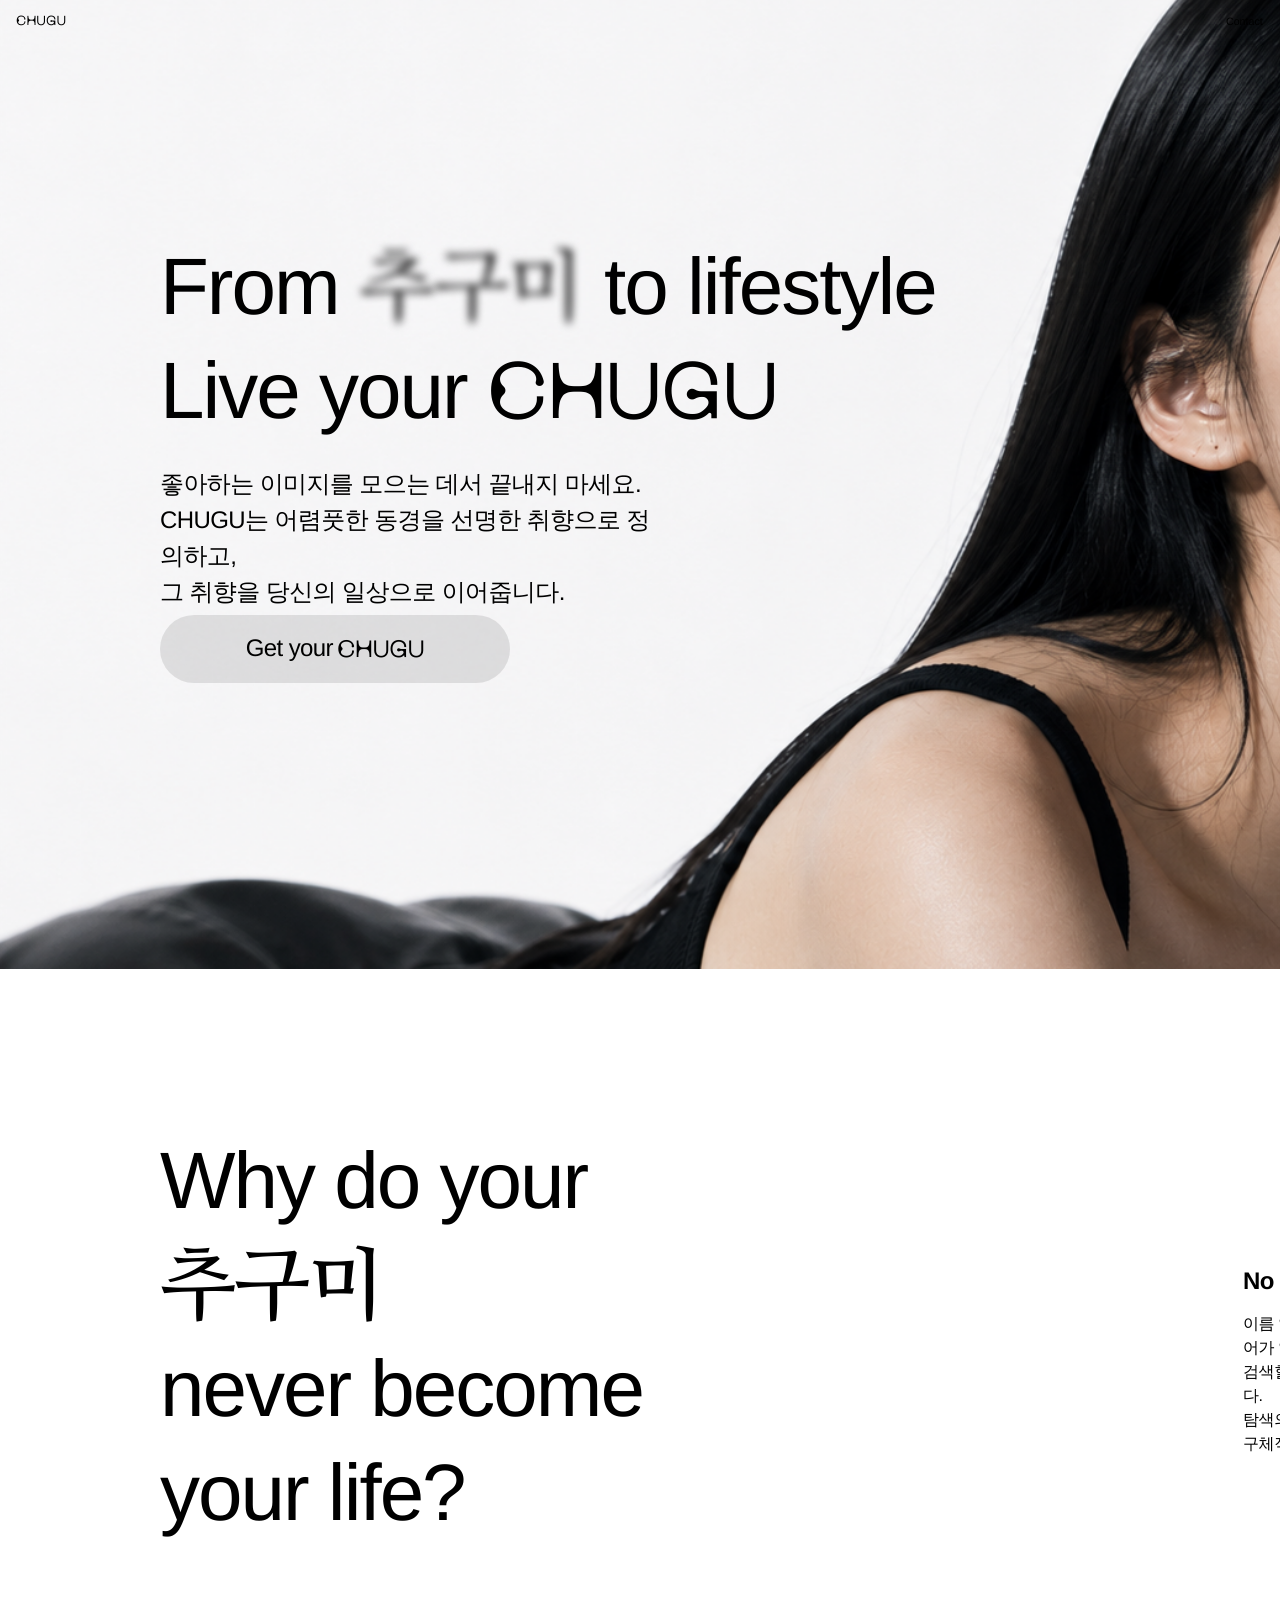
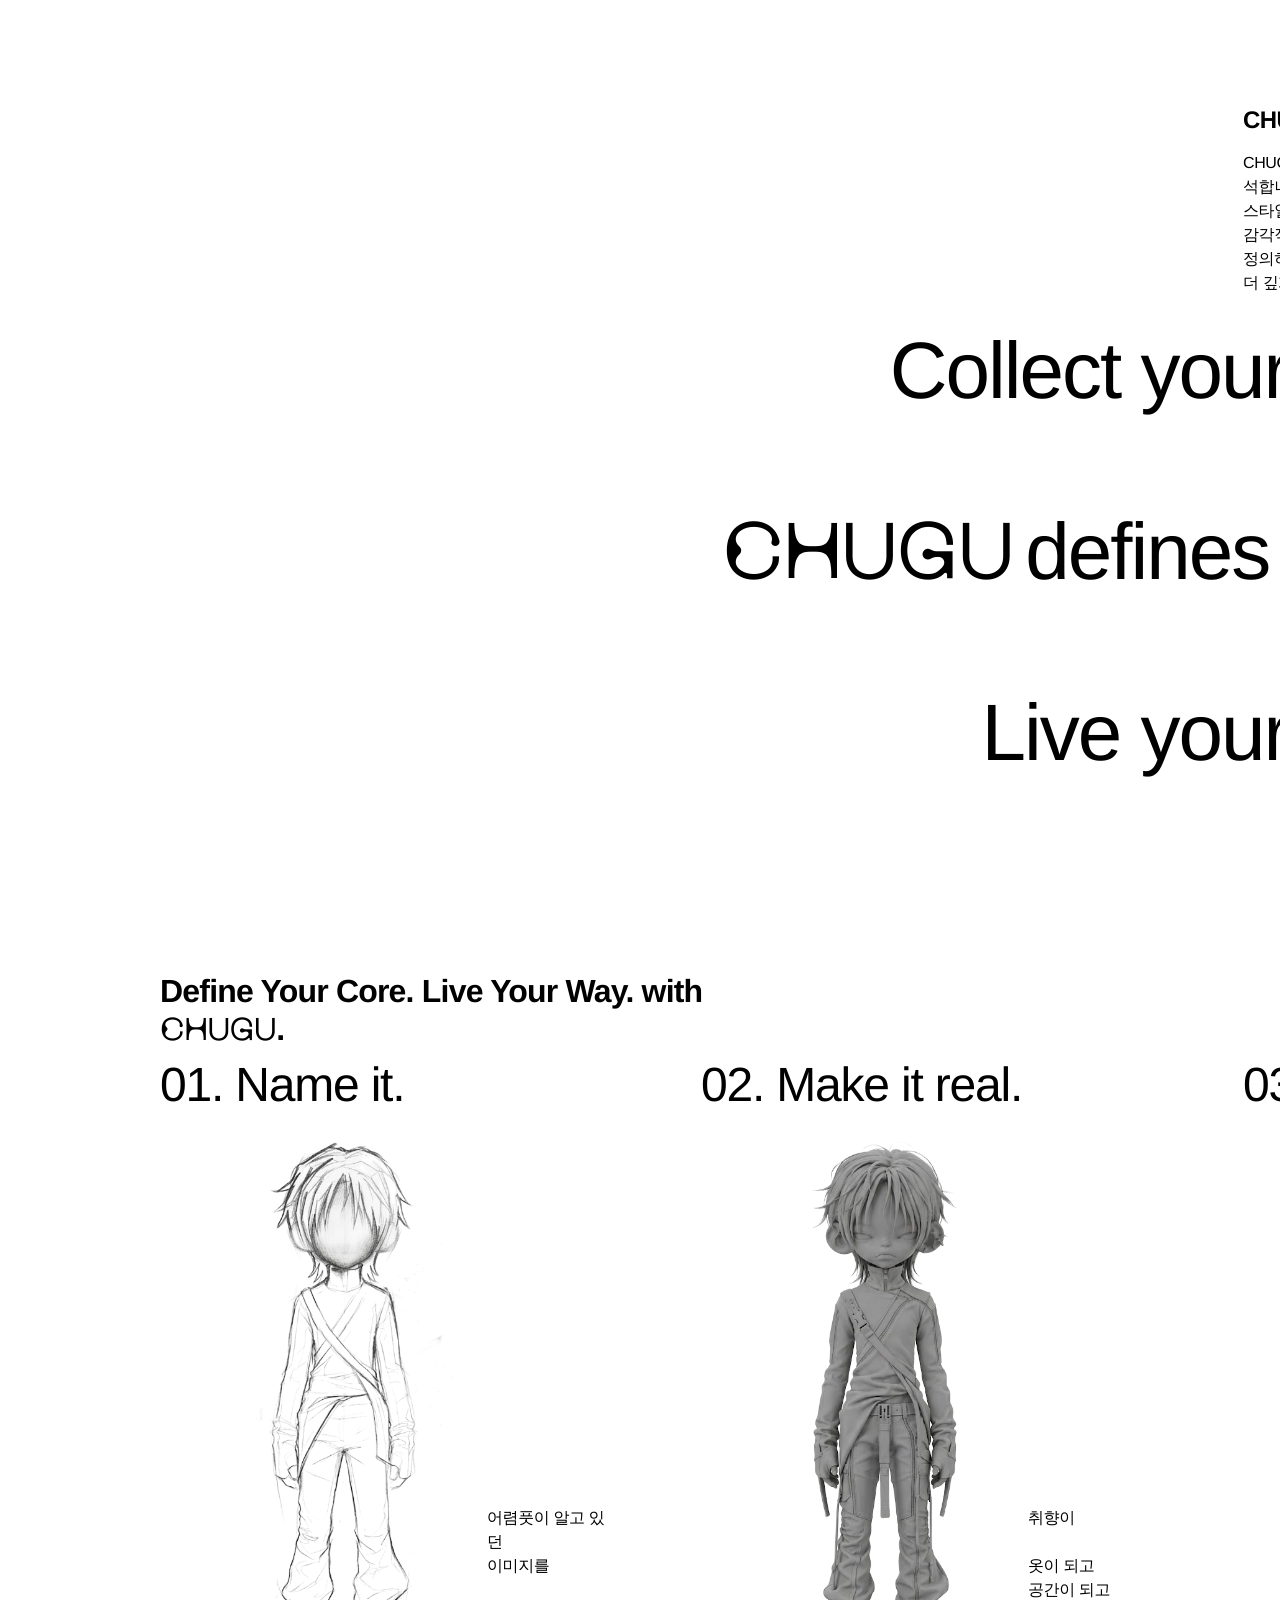
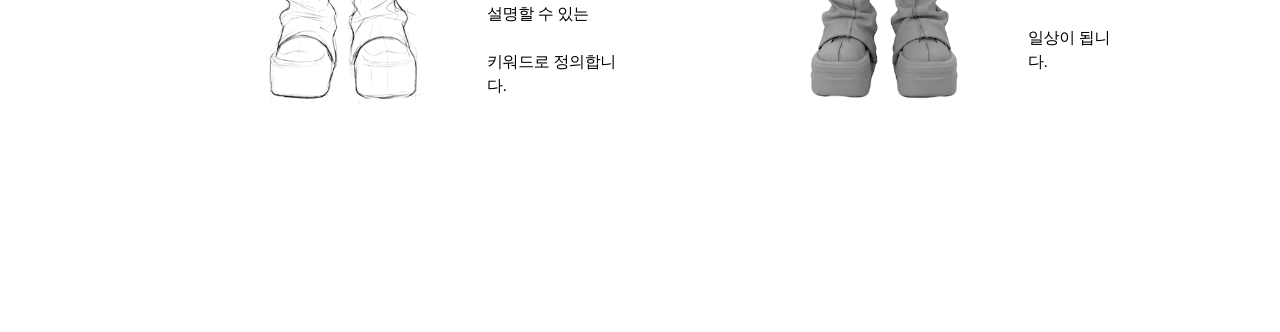
==== commit 6f6501ae: "Update Name it artwork" ====
--- a/index.html
+++ b/index.html
@@ -83,7 +83,7 @@
             <h3>01. Name it.</h3>
             <div class="value-card__body">
               <img
-                src="assets/figma/images/c1586c7cff1cbcf5e3a76aae5f249833dc19dbc3.png"
+                src="assets/figma/images/9a2e4b0520b689093c5c6c0d5bddeb7b31518261.png"
                 alt="취향을 찾아가는 인물 이미지"
               />
               <p>어렴풋이 알고 있던<br />이미지를<br /><br />설명할 수 있는<br /><br />키워드로 정의합니다.</p>
--- a/styles.css
+++ b/styles.css
@@ -561,21 +561,21 @@
 .value-card__body p {
   position: absolute;
   left: 327px;
-  top: 379px;
-  width: 193px;
-  height: 216px;
+  top: 404px;
+  width: 129px;
+  height: 144px;
   color: #000;
-  font-size: 24px;
-  font-weight: 400;
-  letter-spacing: -0.6px;
-  line-height: 36px;
+  font-size: 16px;
+  font-weight: 400;
+  letter-spacing: -0.4px;
+  line-height: 24px;
   text-align: left;
   text-shadow: none;
 }
 
 .value-card:nth-child(2) .value-card__body p,
 .value-card:nth-child(3) .value-card__body p {
-  width: 133px;
+  width: 89px;
 }
 
 .stories {
@@ -1243,7 +1243,7 @@
 
 .early-error {
   position: absolute;
-  left: calc(884 / 1920 * 100%);
+  left: calc(892 / 1920 * 100%);
   top: calc(505 / 1080 * 100%);
   width: calc(360 / 1920 * 100%);
   margin: 0;
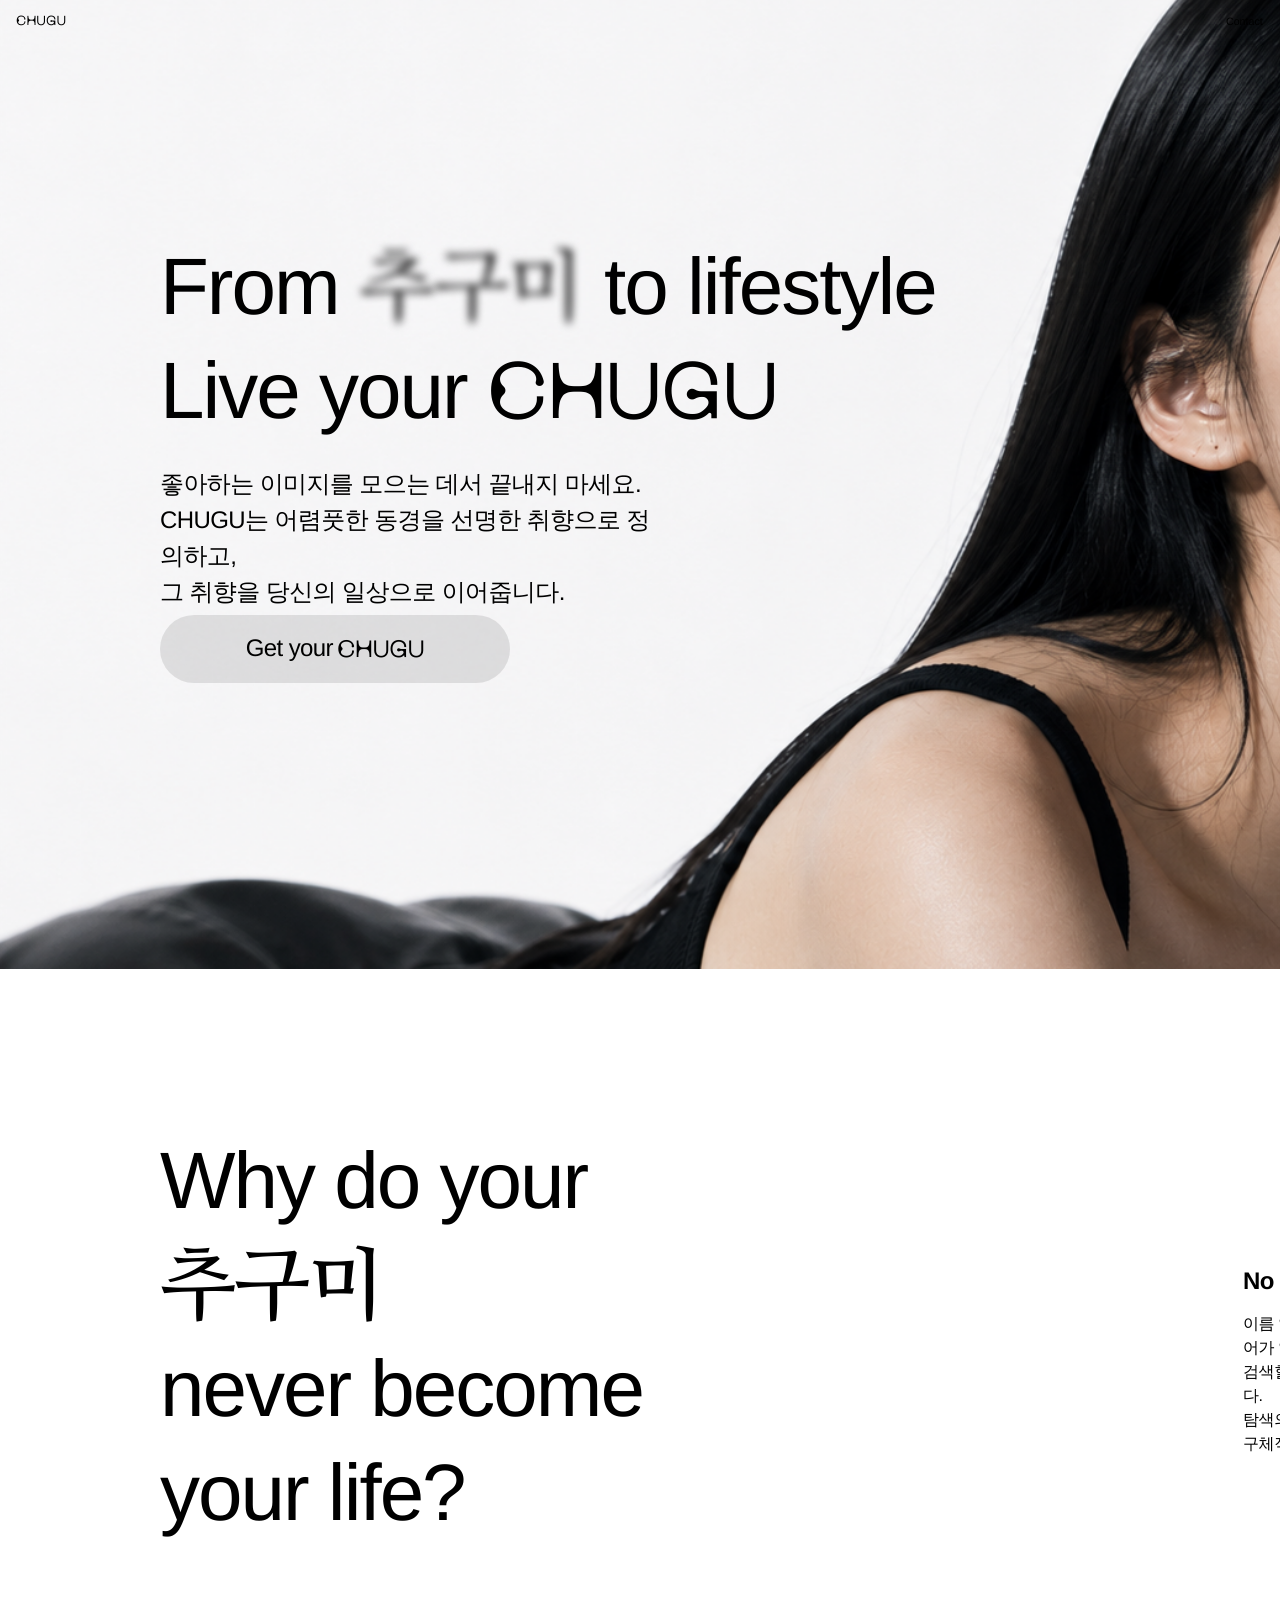
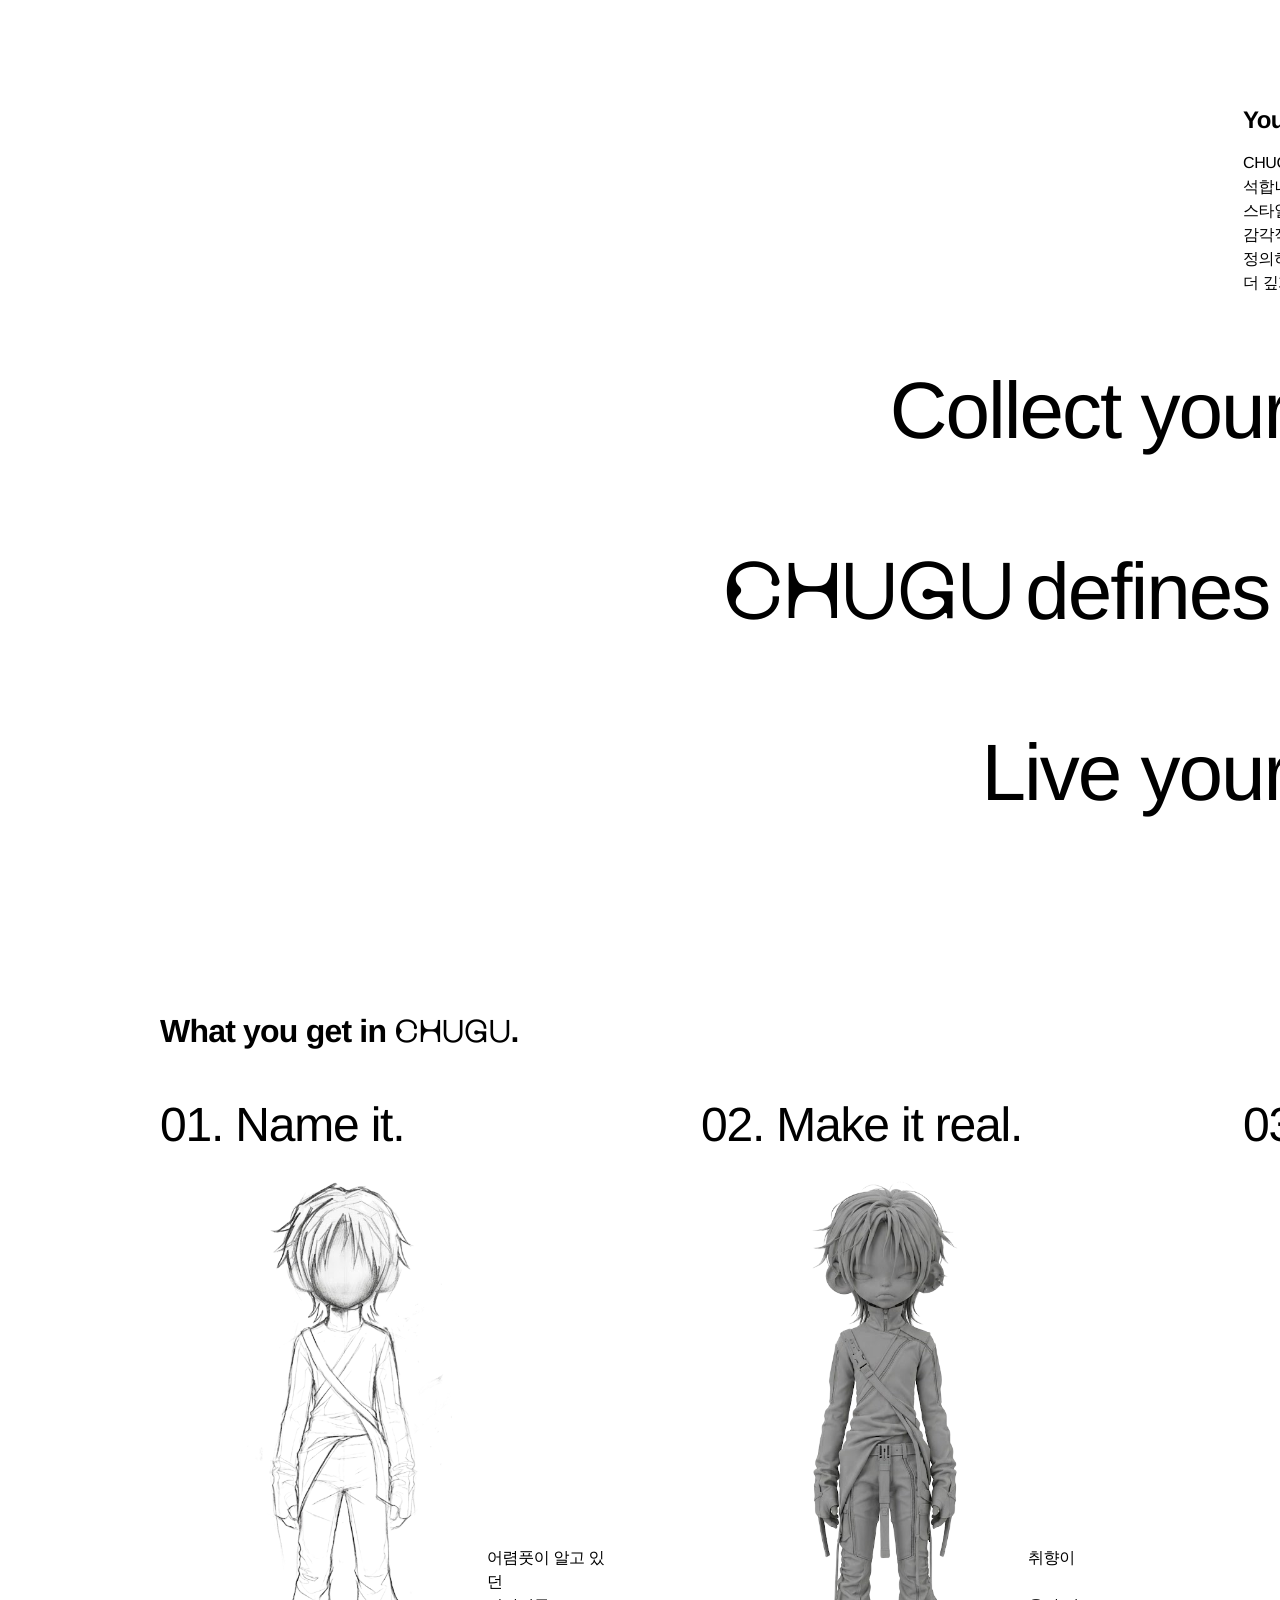
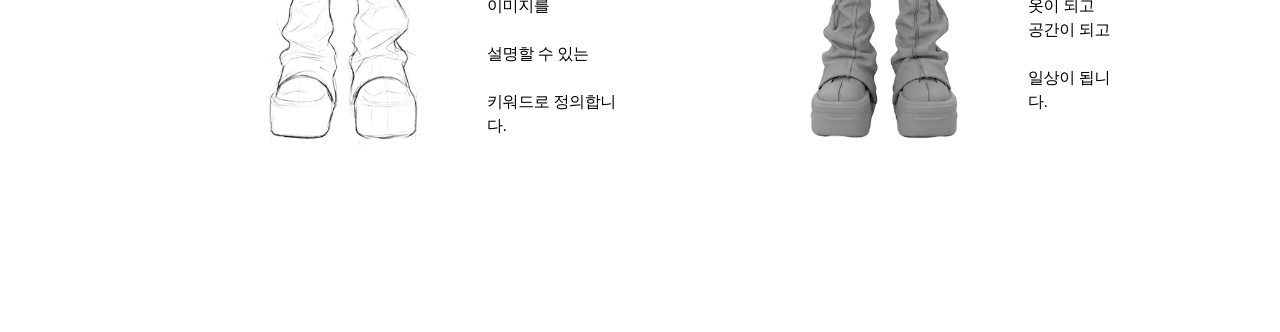
==== commit dec5c631: "Sync updated landing section spacing and headings" ====
--- a/index.html
+++ b/index.html
@@ -61,7 +61,7 @@
 
       <section class="workflow" aria-labelledby="workflow-title">
         <div class="workflow__intro">
-          <h2 id="workflow-title">CHUGU turns a 감각 into direction.</h2>
+          <h2 id="workflow-title">Your images already know what you want.</h2>
           <p>
             CHUGU는 당신이 선택한 이미지 속 공통된 패턴을 분석합니다.<br />
             스타일과 분위기, 공간, 태도와 라이프스타일을 연결해<br />
@@ -77,7 +77,7 @@
       </section>
 
       <section class="values" aria-labelledby="values-title">
-        <h2 id="values-title">Define Your Core. Live Your Way. with <span class="kind">CHUGU</span>.</h2>
+        <h2 id="values-title">What you get in <span class="kind">CHUGU</span>.</h2>
         <div class="values__grid">
           <article class="value-card">
             <h3>01. Name it.</h3>
--- a/styles.css
+++ b/styles.css
@@ -350,10 +350,15 @@
   height: 148px;
 }
 
+.workflow__intro h2 {
+  width: 443px;
+  white-space: nowrap;
+}
+
 .workflow__steps {
   position: absolute;
   left: 160px;
-  top: 243px;
+  top: 283px;
   display: block;
   width: 1600px;
   height: 519px;
@@ -451,7 +456,7 @@
   position: absolute;
   z-index: 1;
   left: 160px;
-  top: 2541px;
+  top: 2581px;
   width: 1615px;
   height: 880px;
 }
@@ -581,7 +586,7 @@
 .stories {
   position: absolute;
   left: 0;
-  top: 3417px;
+  top: 3457px;
   width: 1920px;
   height: 831px;
   overflow: hidden;
@@ -782,7 +787,7 @@
 .find {
   position: absolute;
   left: 0;
-  top: 4186px;
+  top: 4226px;
   width: 1920px;
   height: 1025px;
   overflow: hidden;
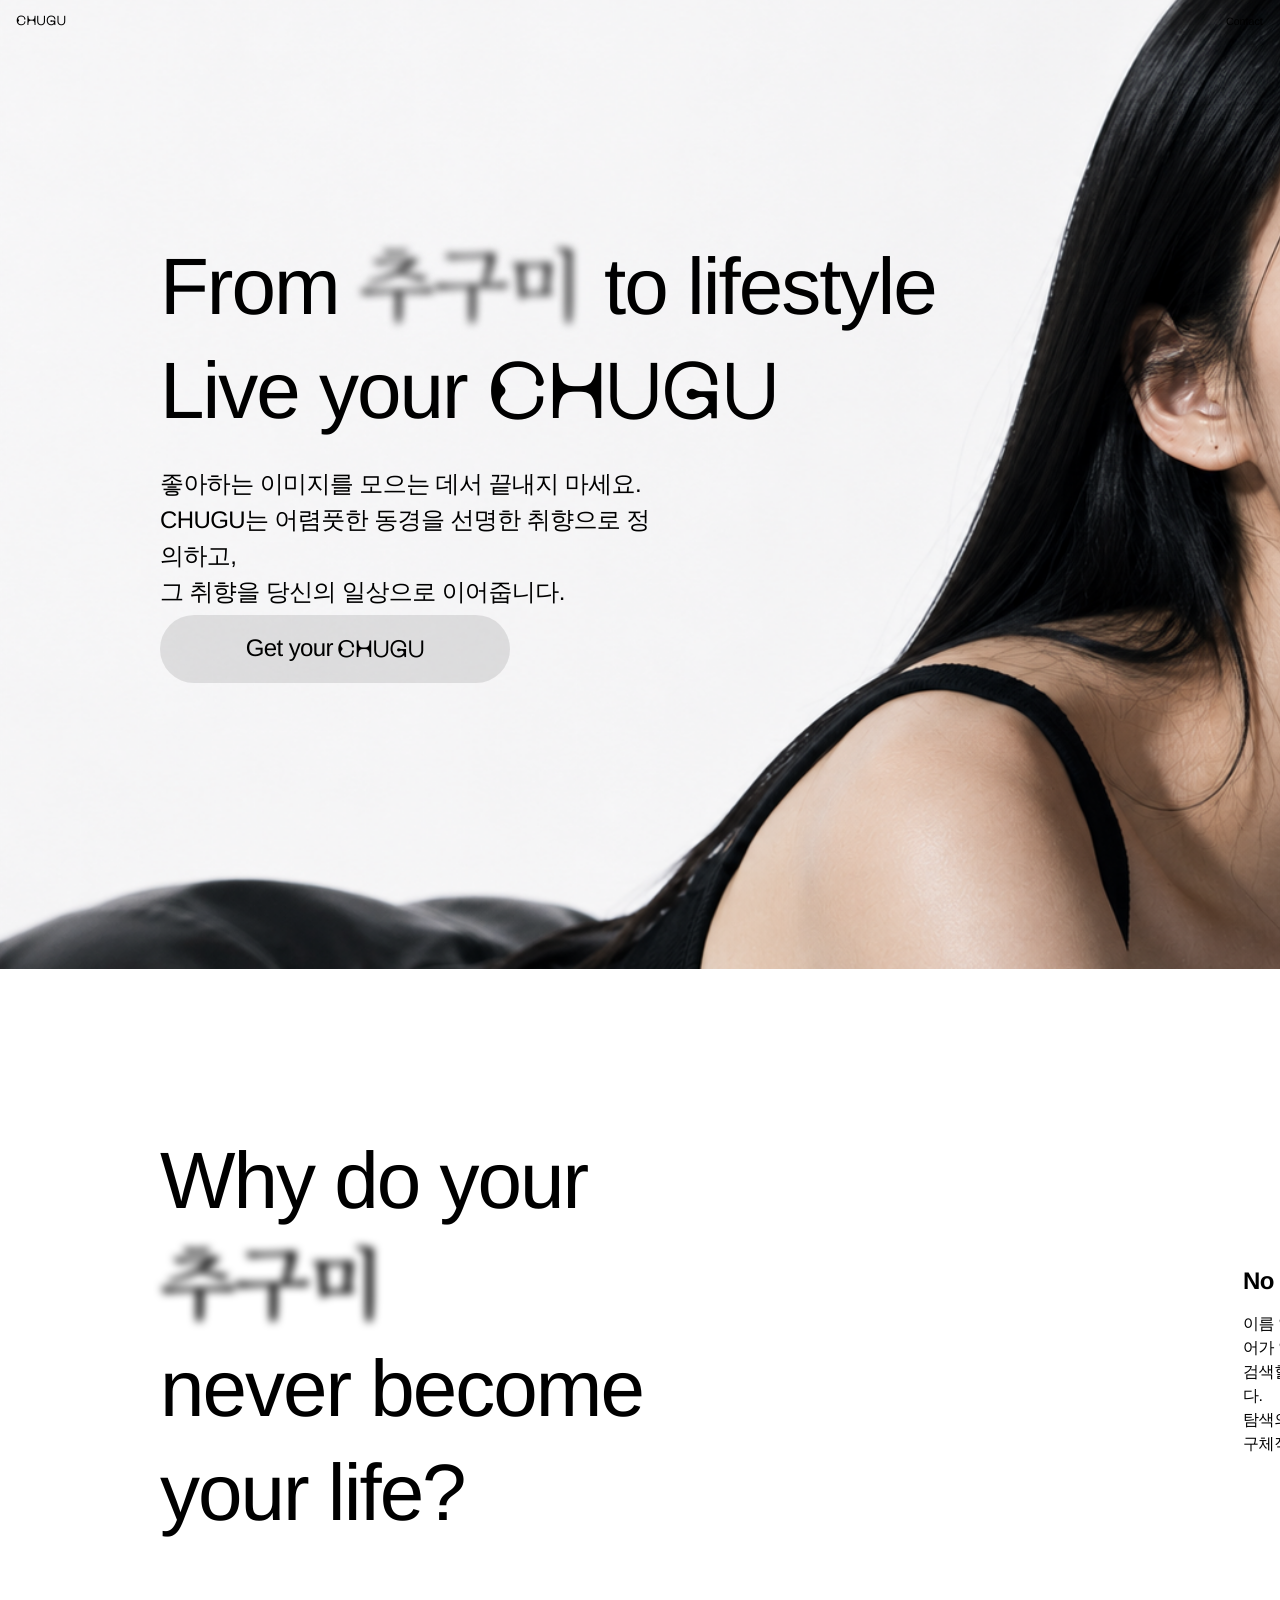
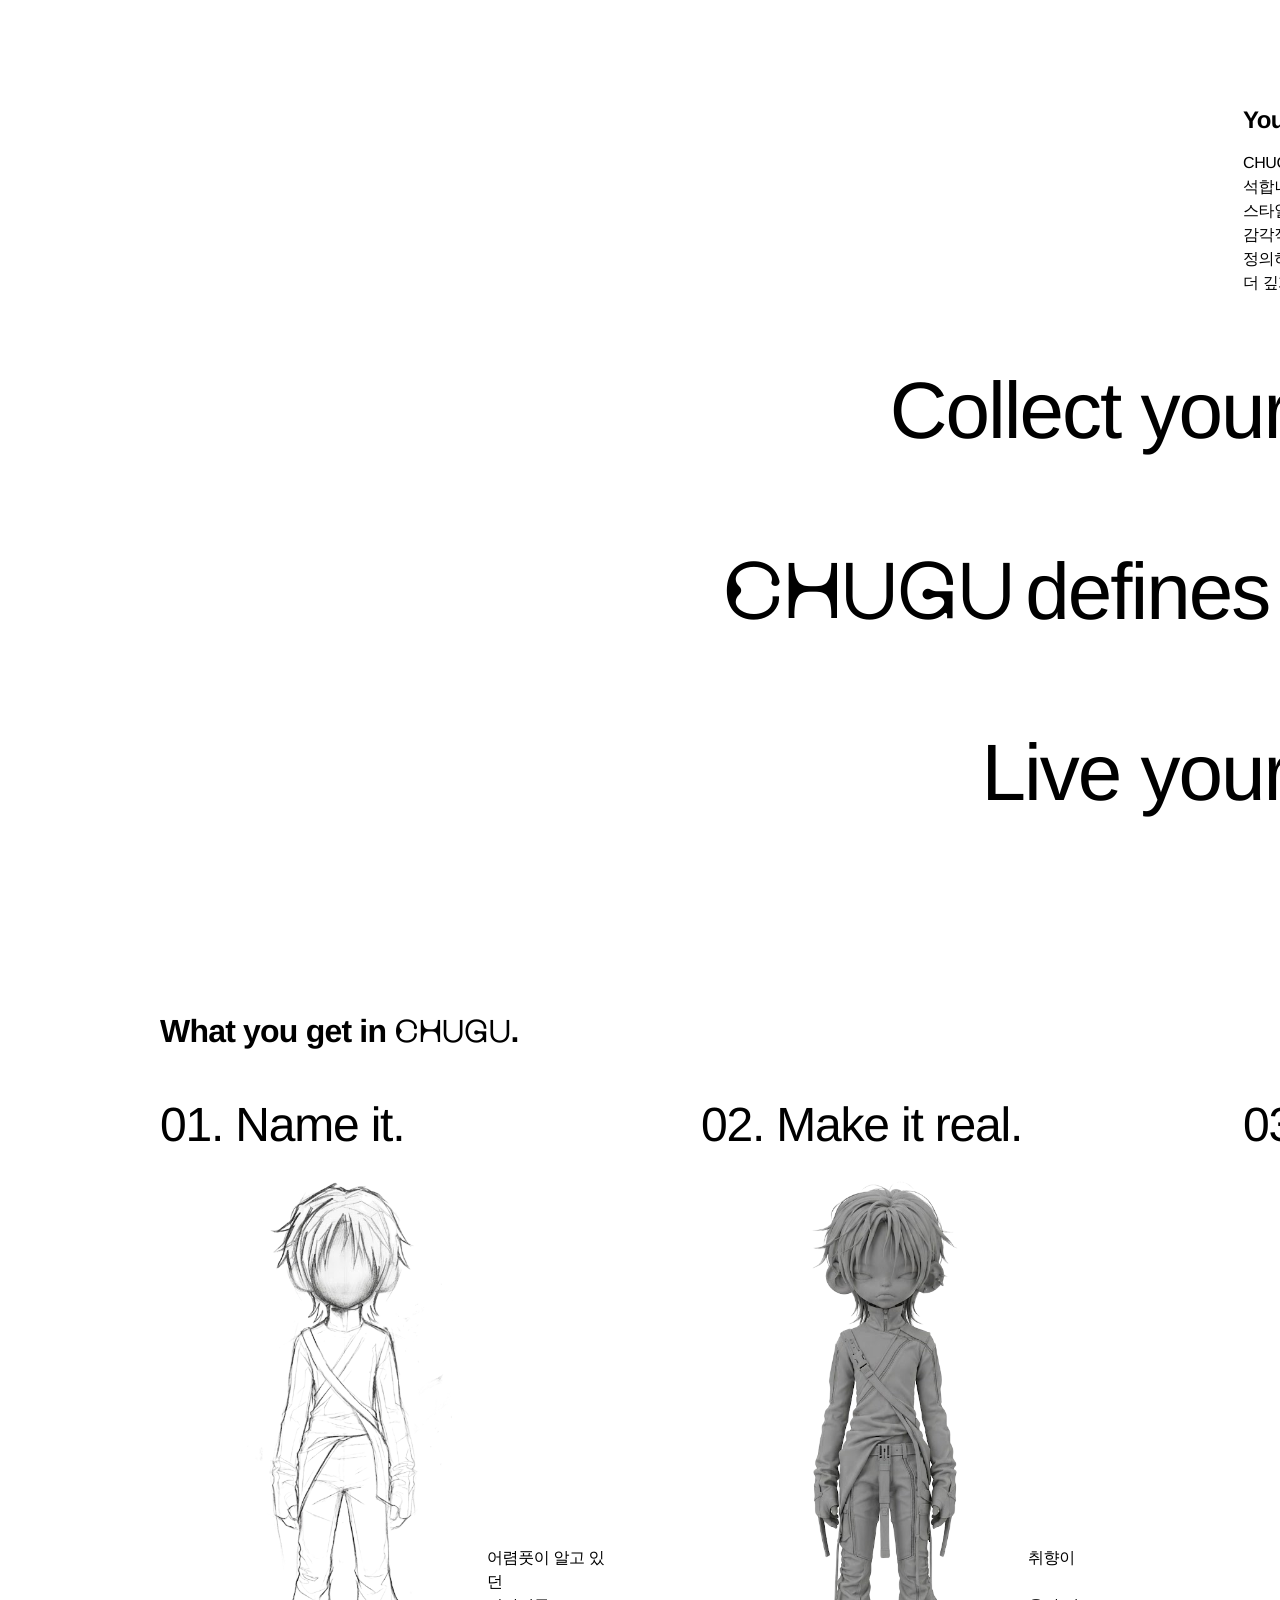
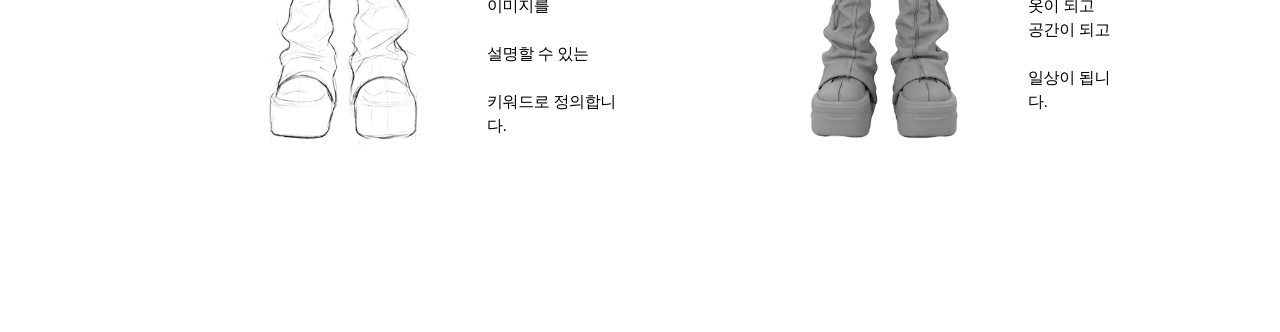
==== commit 95759ec2: "Reveal Find title letters as they are found" ====
--- a/index.html
+++ b/index.html
@@ -155,7 +155,10 @@
       </section>
 
       <section class="find" id="find" aria-labelledby="find-title">
-        <h2 id="find-title">Find your <span class="myeongjo">추구미</span></h2>
+        <h2 id="find-title">
+          Find your
+          <span class="myeongjo"><span data-title-letter="추">추</span><span data-title-letter="구">구</span><span data-title-letter="미">미</span></span>
+        </h2>
         <div class="find__field" aria-hidden="true">
           <span class="myeongjo bold" data-special="추">추</span><span>가</span><span>나</span><span>다</span>
           <span>라</span><span>마</span><span>바</span><span>아</span><span>자</span>
--- a/styles.css
+++ b/styles.css
@@ -302,6 +302,7 @@
 .problem__title .myeongjo {
   display: inline-block;
   color: #000;
+  filter: blur(4px);
   font-family: "Nanum Myeongjo", serif;
   font-size: 80px;
   font-weight: 700;
@@ -808,9 +809,20 @@
 }
 
 .find h2 .myeongjo {
+  display: inline-block;
   font-family: "Nanum Myeongjo", serif;
   font-size: 80px;
   font-weight: 700;
+}
+
+.find h2 [data-title-letter] {
+  display: inline-block;
+  filter: blur(4px);
+  transition: filter 280ms ease;
+}
+
+.find h2 [data-title-letter].is-revealed {
+  filter: blur(0);
 }
 
 .find__field {
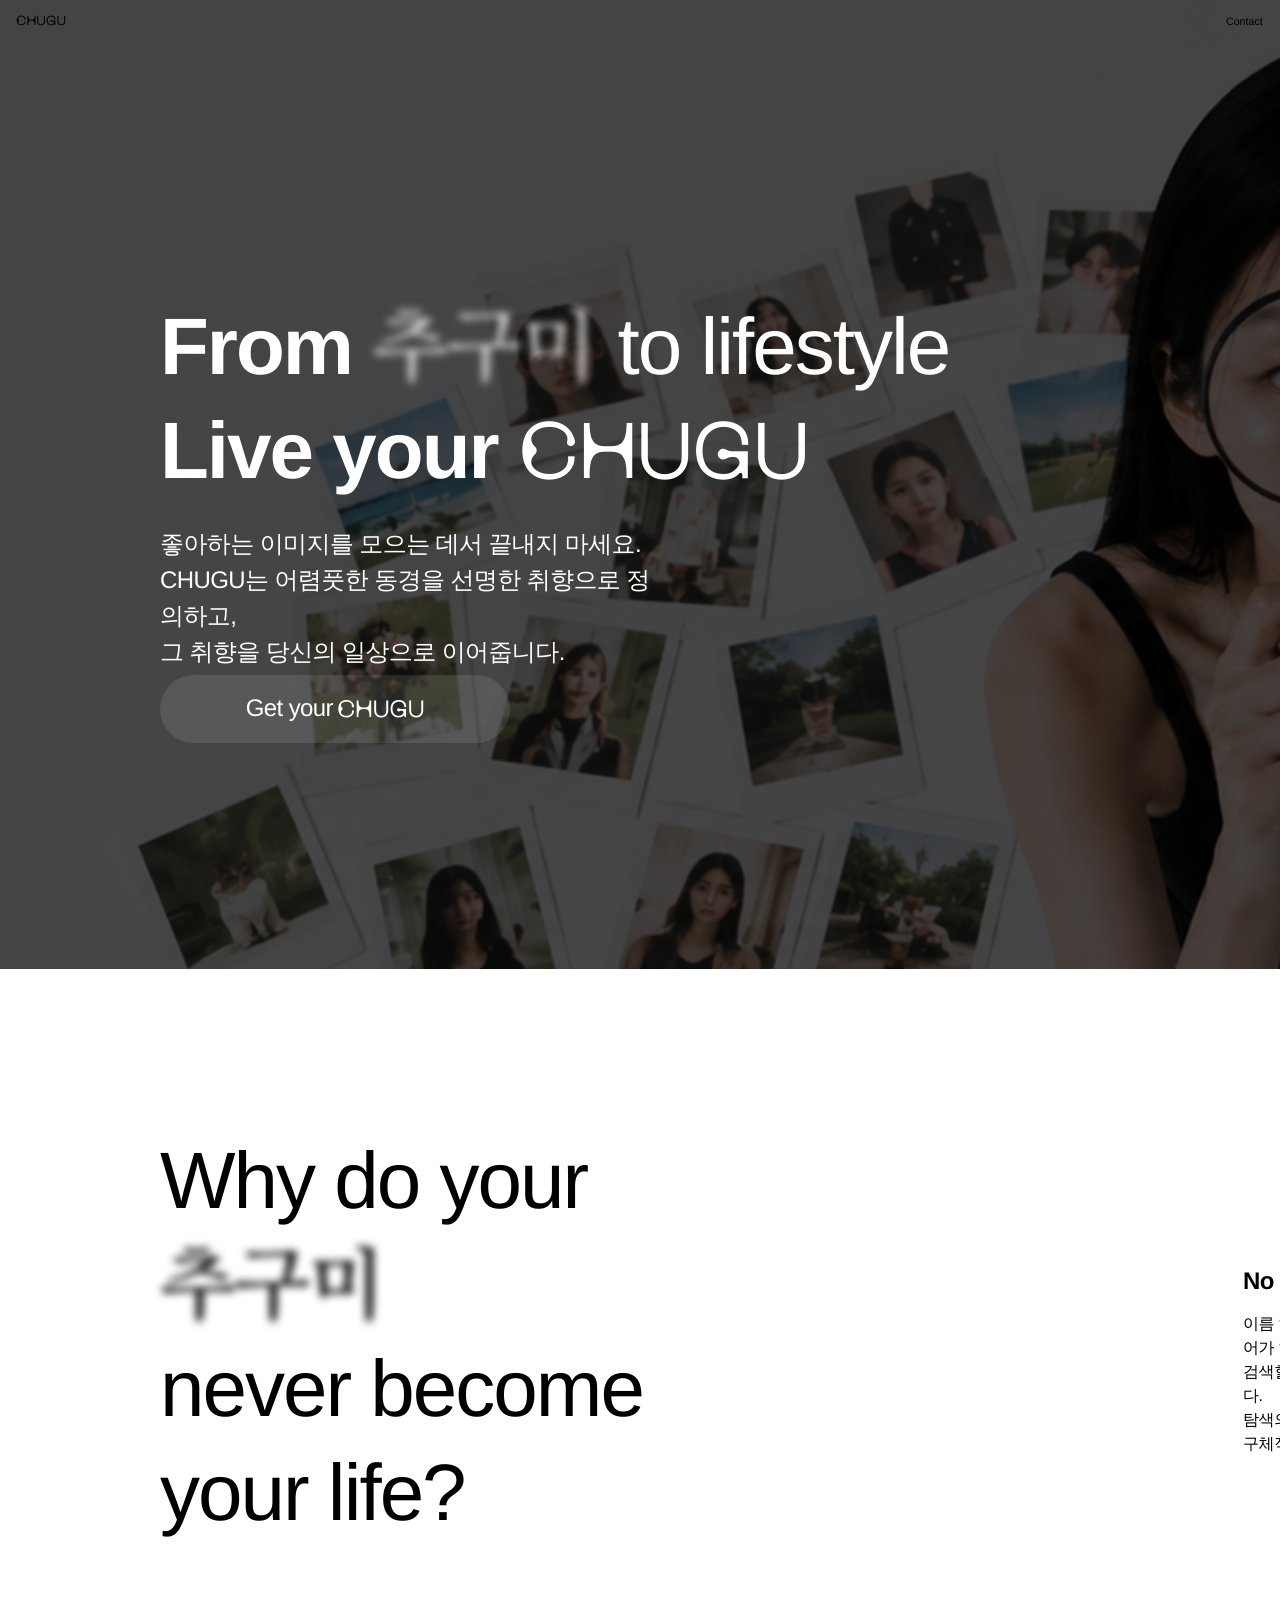
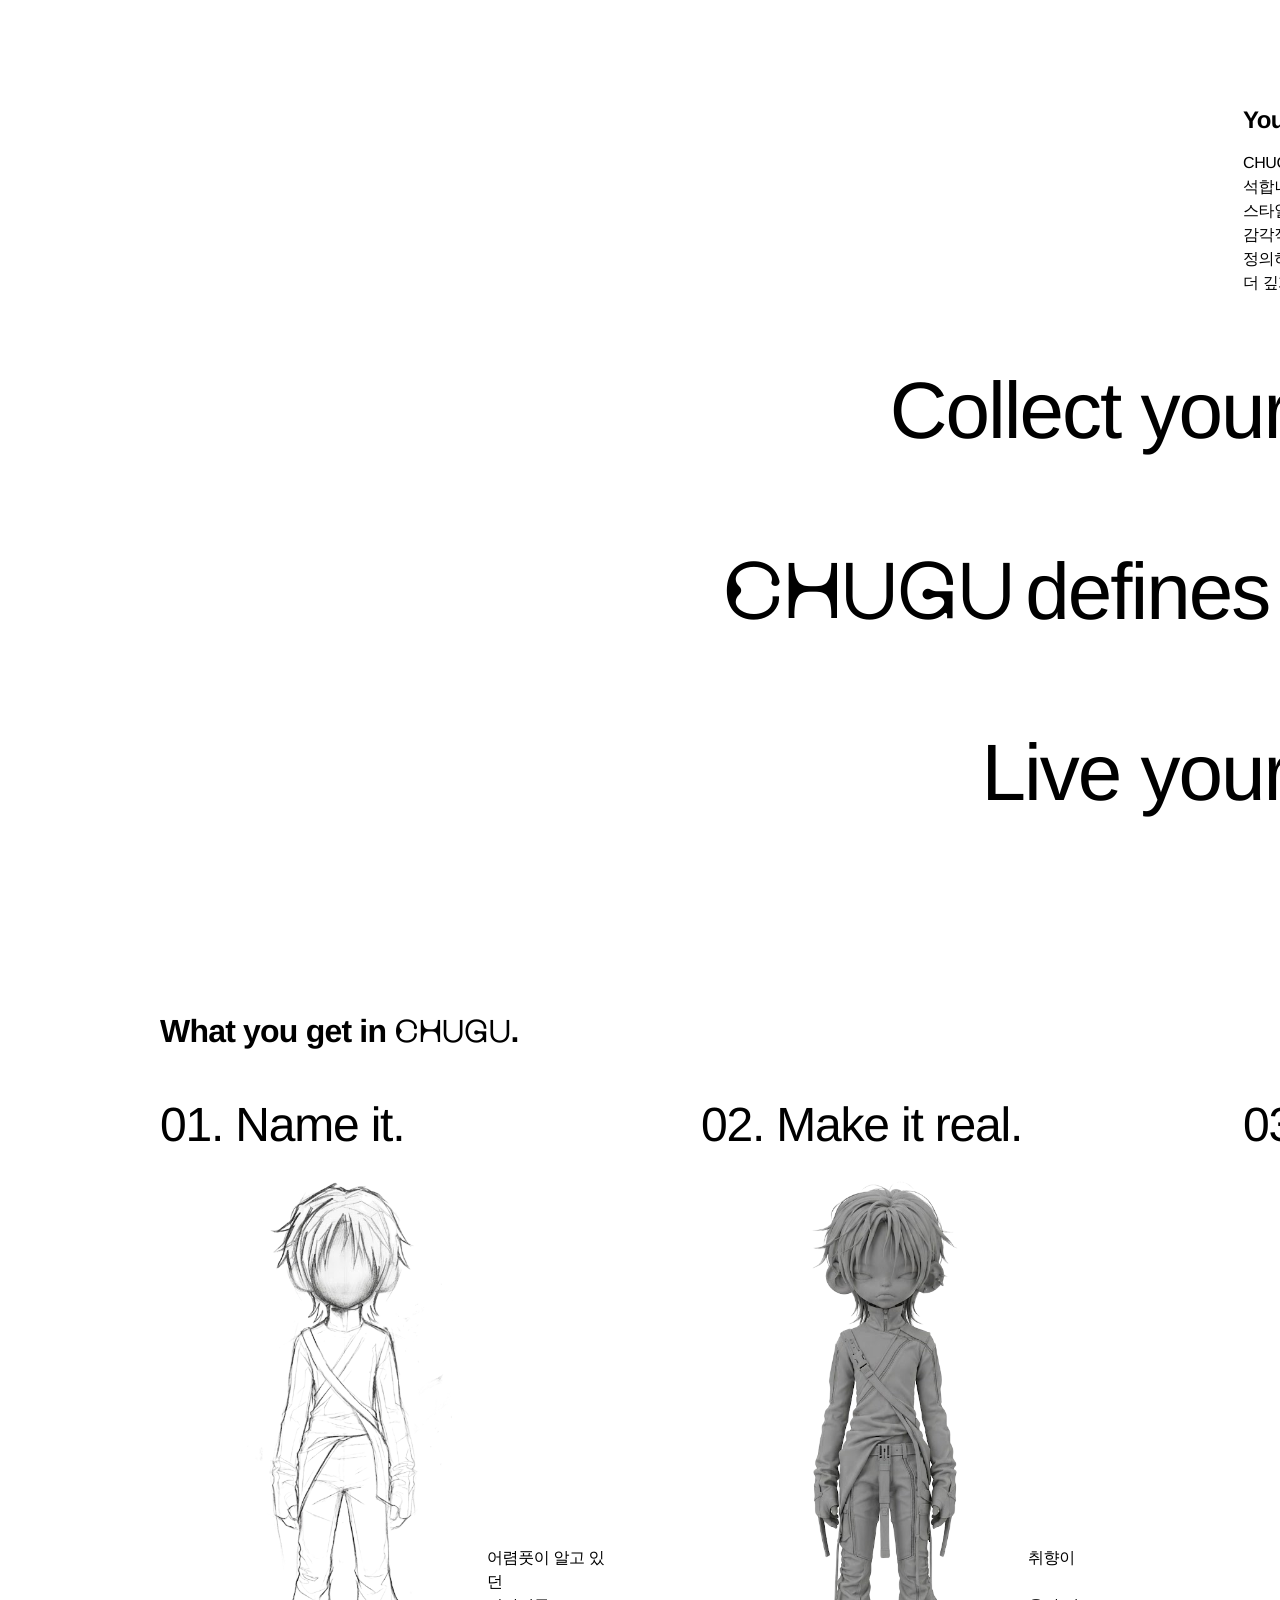
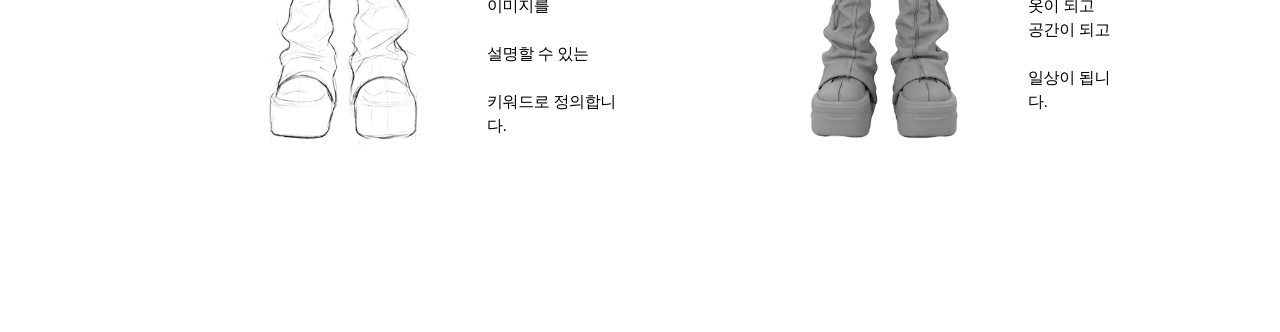
==== commit 7d6c799b: "Rebuild Hero from updated Figma design" ====
--- a/index.html
+++ b/index.html
@@ -22,15 +22,18 @@
 
     <main id="top">
       <section class="hero" aria-labelledby="hero-title">
-        <img
-          class="hero__image"
-          src="assets/figma/images/80ddfa6ad4be34652f296498102aac20a10fcaf8.png"
-          alt=""
-        />
+        <div class="hero__visual" aria-hidden="true">
+          <img
+            class="hero__image"
+            src="assets/figma/hero/hero-visual.png"
+            alt=""
+          />
+        </div>
+        <div class="hero__overlay" aria-hidden="true"></div>
         <div class="hero__content">
           <h1 id="hero-title">
-            <span>From <em>추구미</em> to lifestyle</span>
-            <span>Live your <strong class="kind">CHUGU</strong></span>
+            <span><b>From</b> <em>추구미</em> to lifestyle</span>
+            <span><b>Live your</b> <strong class="kind">CHUGU</strong></span>
           </h1>
           <p>
             좋아하는 이미지를 모으는 데서 끝내지 마세요.<br />
--- a/styles.css
+++ b/styles.css
@@ -165,21 +165,39 @@
   background: #e7e7e7;
 }
 
+.hero__visual {
+  position: absolute;
+  left: -97px;
+  top: -35px;
+  width: 2173px;
+  height: 1004px;
+  overflow: hidden;
+}
+
 .hero__image {
   position: absolute;
-  left: -9px;
-  top: -60px;
-  width: 2063px;
-  height: 1161px;
-  object-fit: cover;
+  left: -1.65%;
+  top: 0;
+  width: 136.39%;
+  height: 166.25%;
+  max-width: none;
+}
+
+.hero__overlay {
+  position: absolute;
+  z-index: 1;
+  inset: 0;
+  background: rgb(0 0 0 / 70%);
 }
 
 .hero__content {
   position: absolute;
+  z-index: 2;
   left: 160px;
-  top: 235px;
+  top: 295px;
   width: 829px;
   height: 448px;
+  color: #fff;
 }
 
 .hero h1 {
@@ -192,6 +210,10 @@
   line-height: 104px;
 }
 
+.hero h1 b {
+  font-weight: 600;
+}
+
 .hero h1 > span {
   display: block;
   white-space: nowrap;
@@ -201,10 +223,10 @@
   display: inline-block;
   width: 225px;
   height: 104px;
-  color: transparent;
+  color: #fff;
+  filter: blur(4px);
   font-family: "Nanum Myeongjo", serif;
   font-style: normal;
-  text-shadow: 0 0 9px #000;
 }
 
 .hero h1 strong {
@@ -267,6 +289,13 @@
   position: absolute;
   left: 0;
   top: 380px;
+  background: rgb(255 255 255 / 10%);
+  color: #fff;
+}
+
+.hero .button:hover {
+  background: #fff;
+  color: #000;
 }
 
 .button .kind {
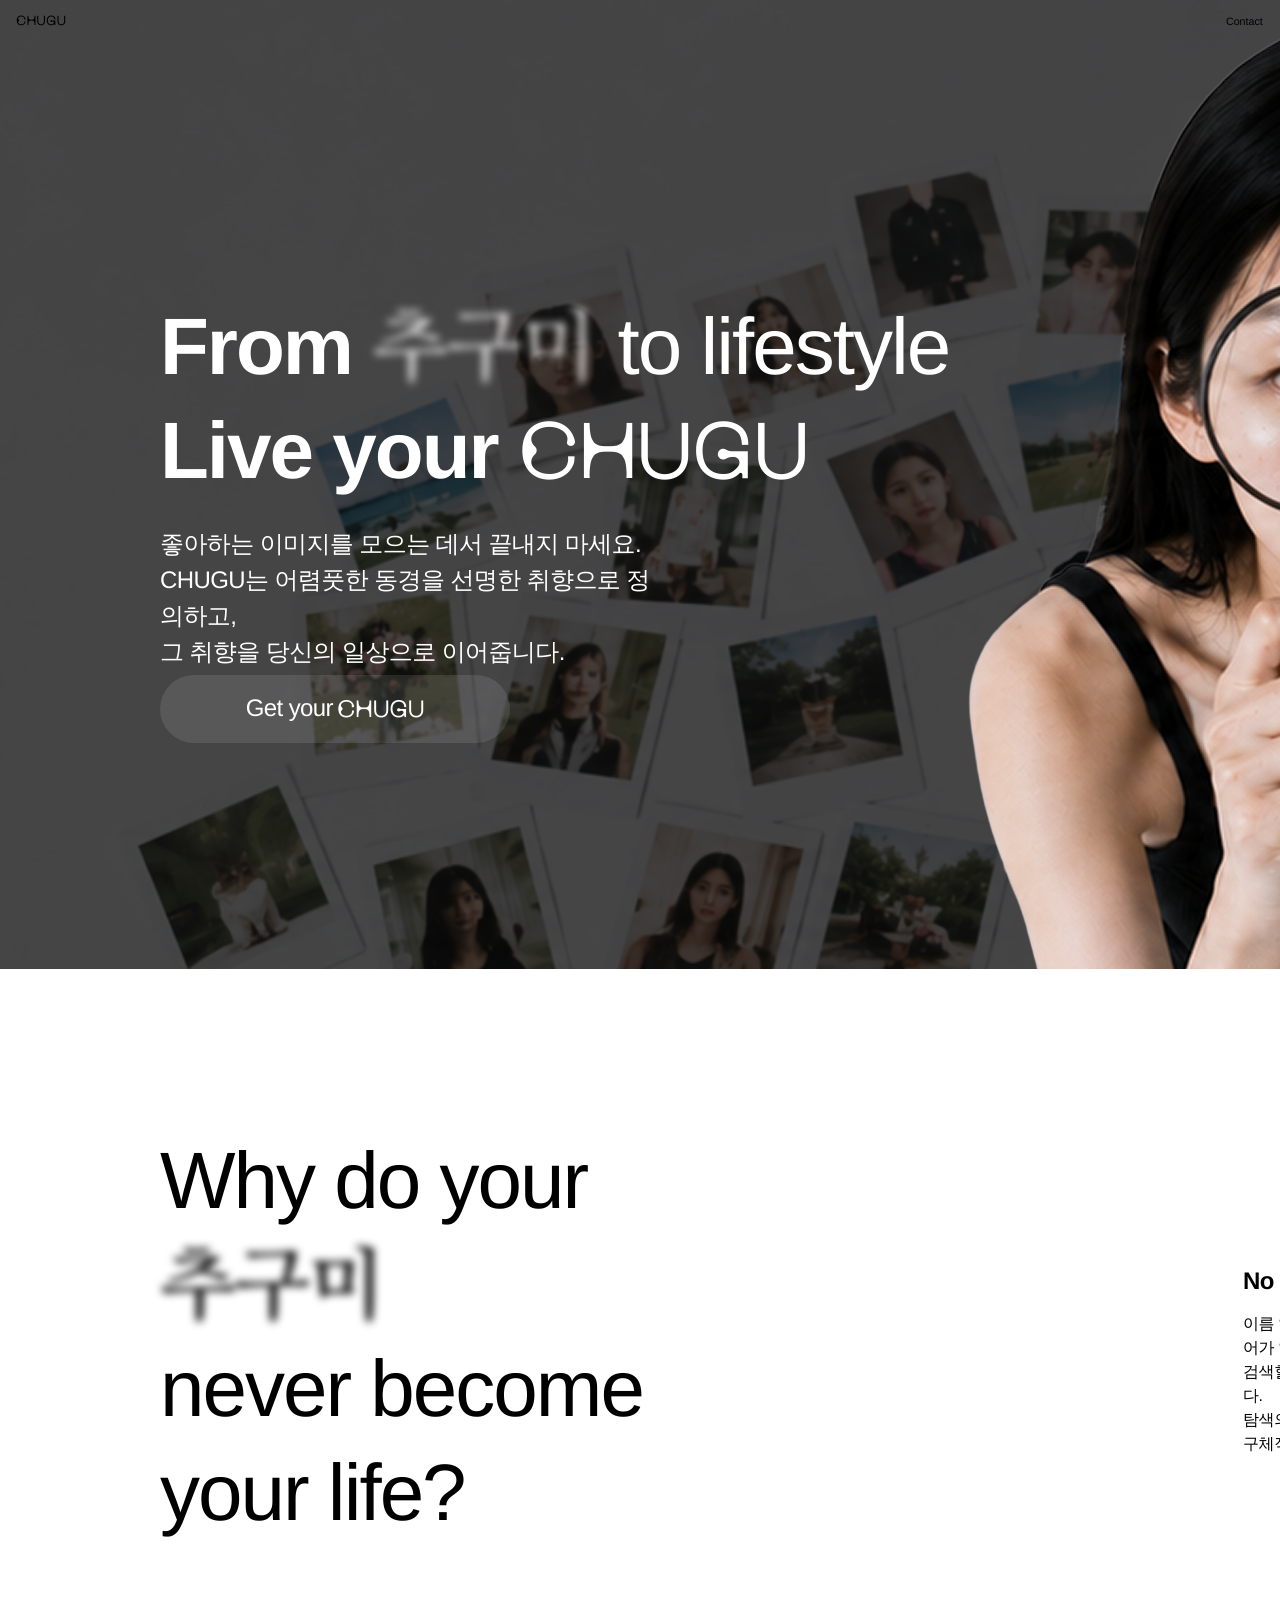
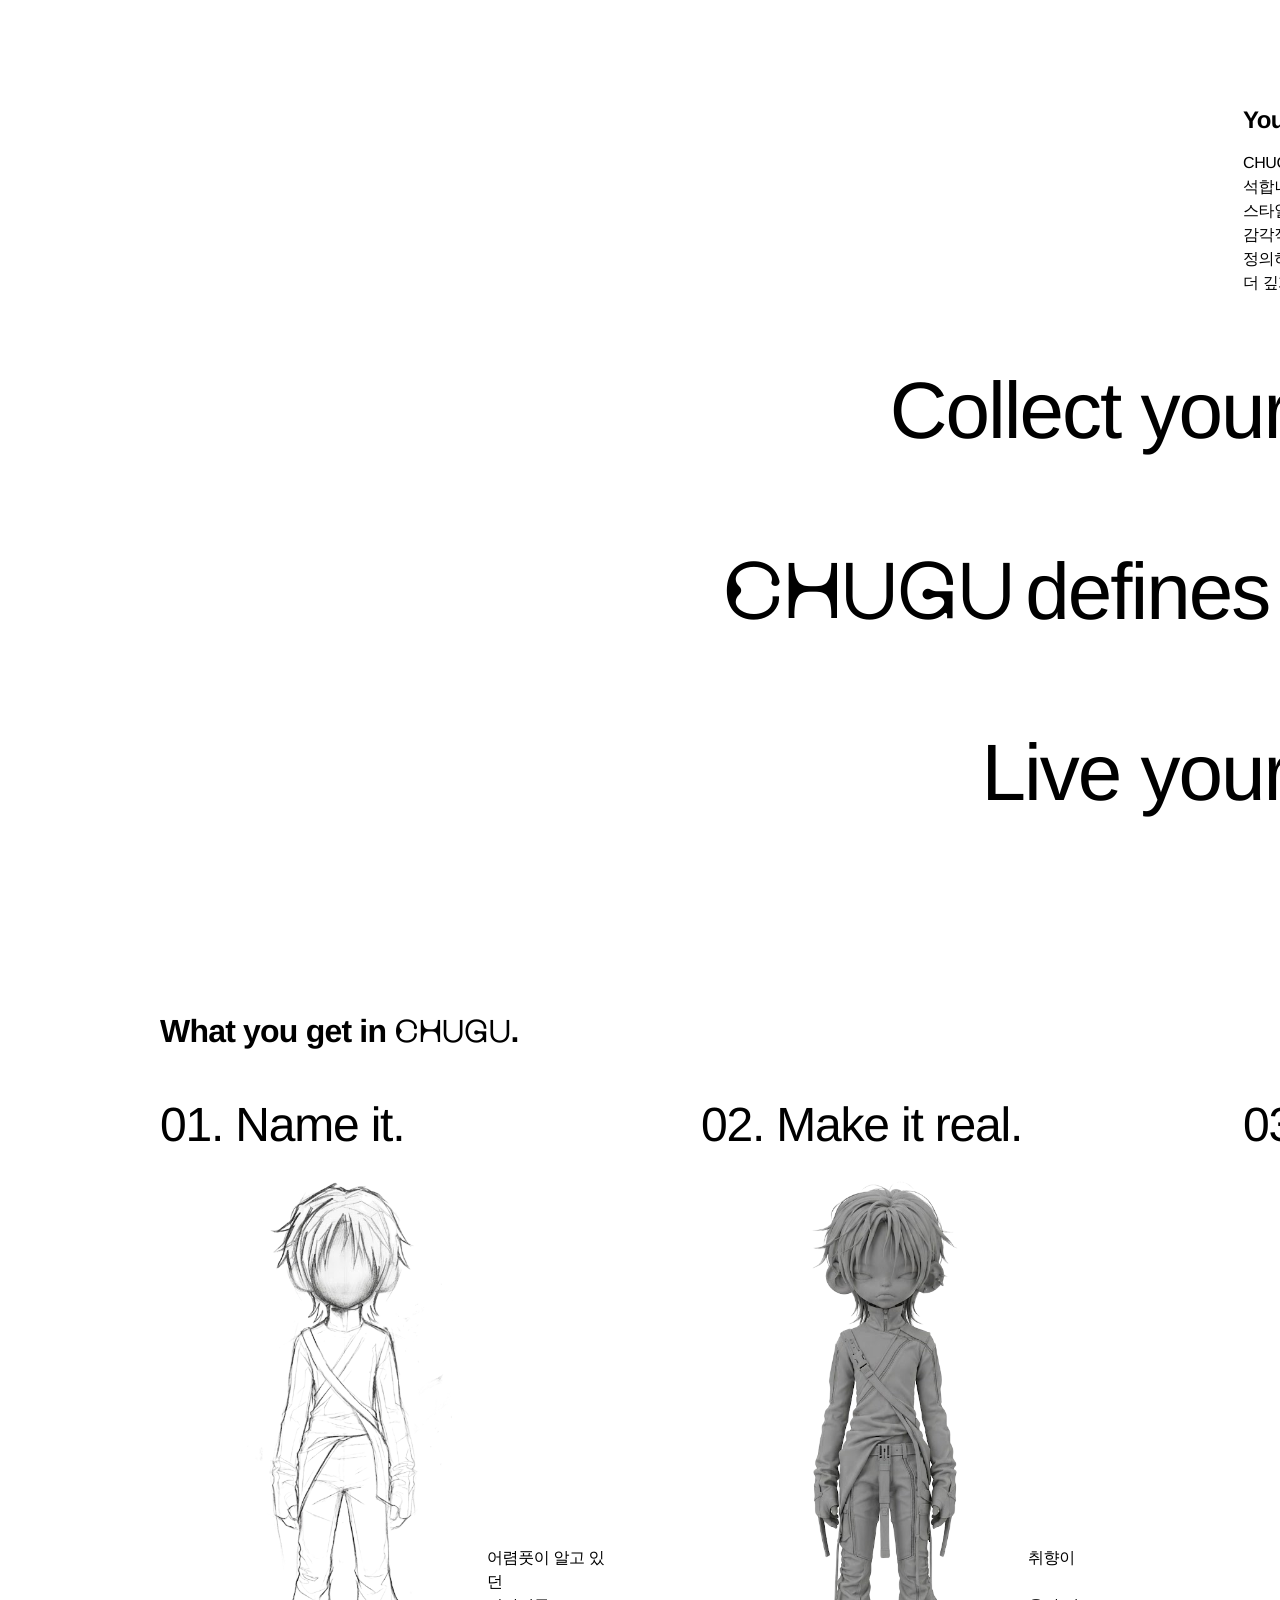
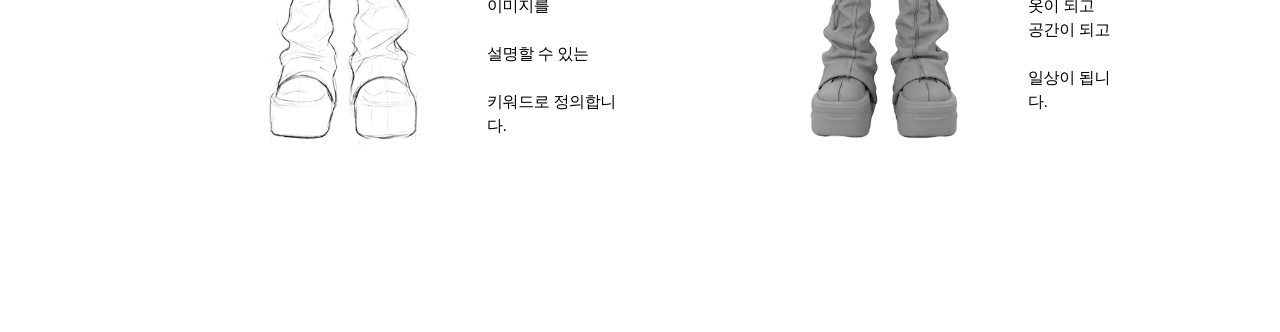
==== commit ebf87f15: "Layer Hero cutout above overlay" ====
--- a/index.html
+++ b/index.html
@@ -42,6 +42,12 @@
           </p>
           <a class="button" href="early-bird.html">Get your <span class="kind">CHUGU</span></a>
         </div>
+        <img
+          class="hero__cutout"
+          src="assets/figma/hero/hero-cutout.png"
+          alt=""
+          aria-hidden="true"
+        />
       </section>
 
       <section class="problem" aria-labelledby="problem-title">
--- a/styles.css
+++ b/styles.css
@@ -198,6 +198,17 @@
   width: 829px;
   height: 448px;
   color: #fff;
+}
+
+.hero__cutout {
+  position: absolute;
+  z-index: 3;
+  left: 923px;
+  top: -62px;
+  width: 840px;
+  height: 1031px;
+  object-fit: cover;
+  pointer-events: none;
 }
 
 .hero h1 {
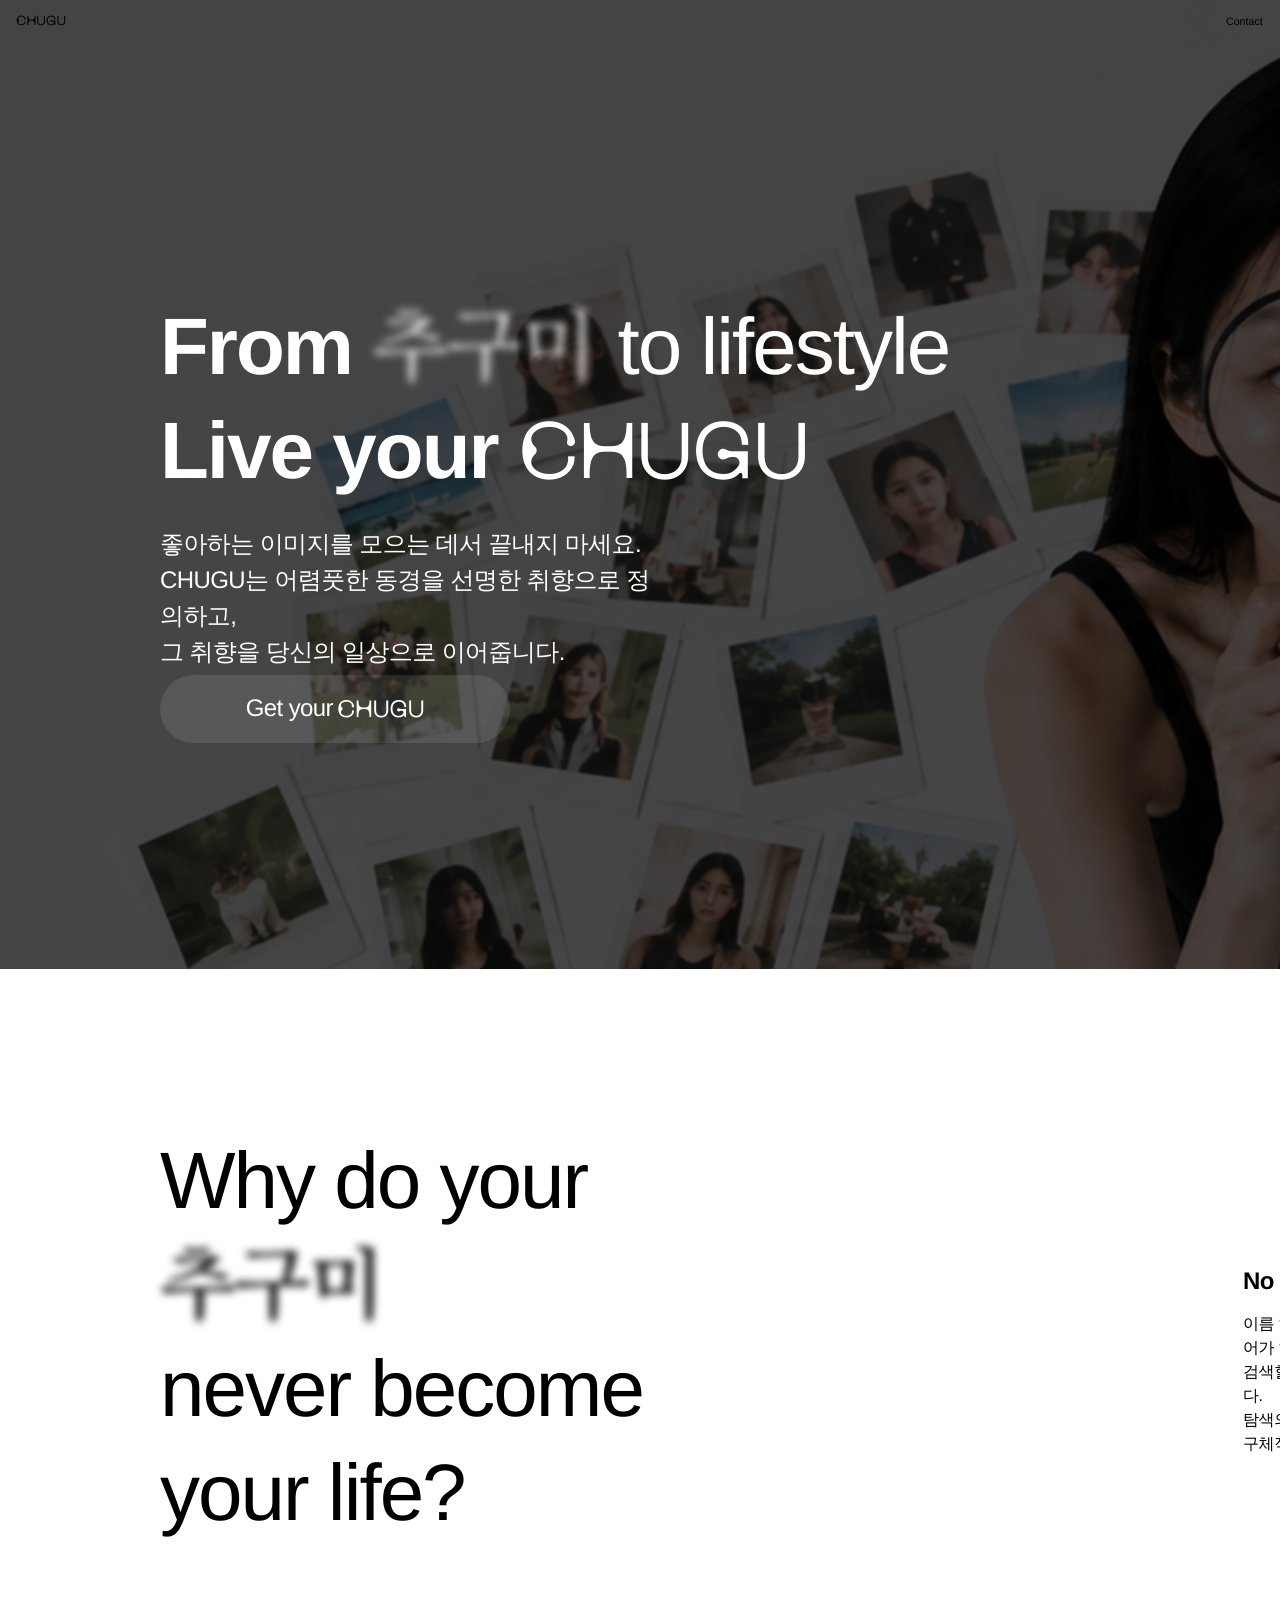
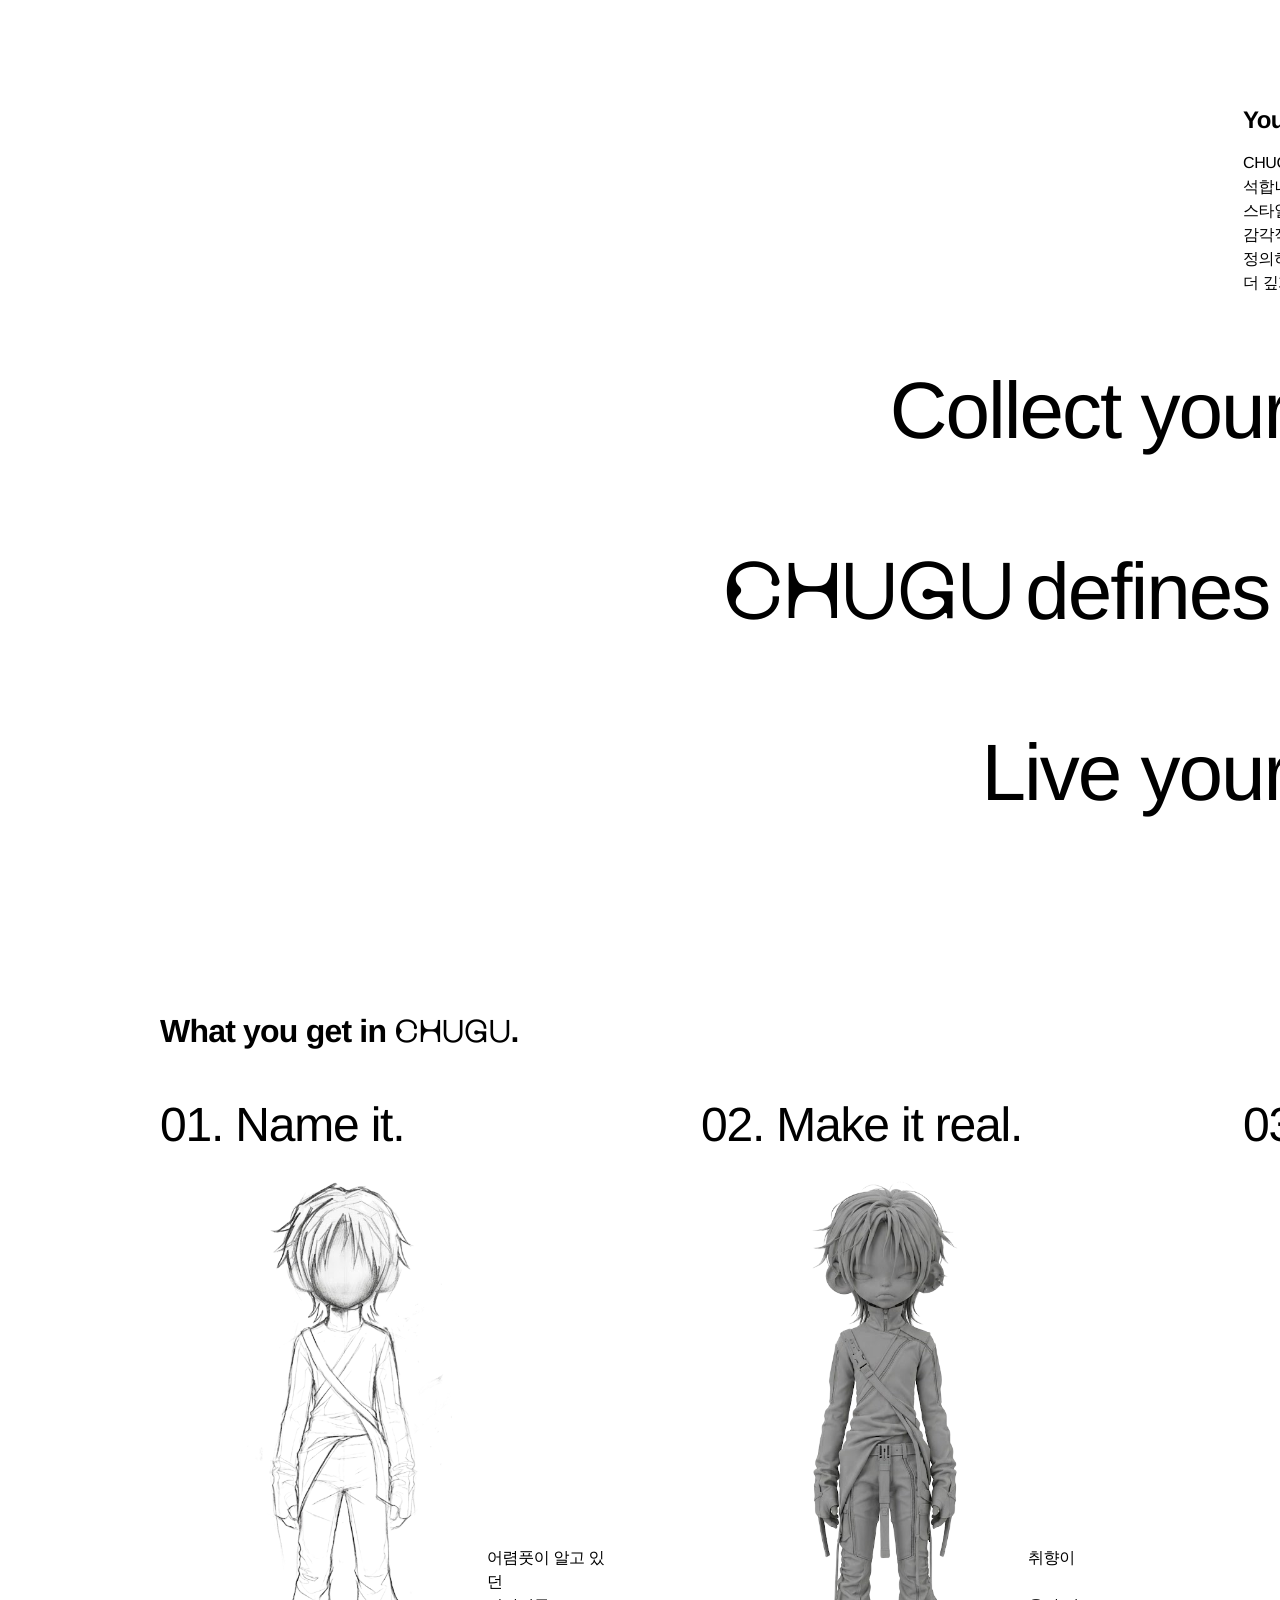
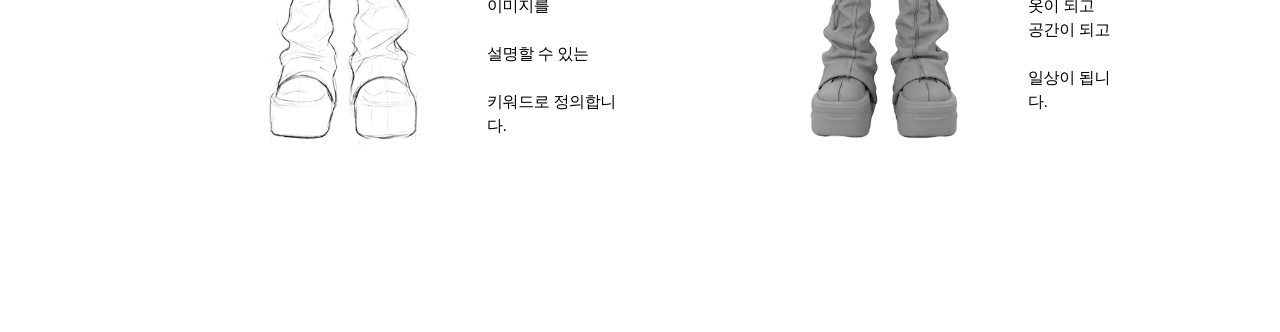
==== commit 69abf28c: "Remove Hero cutout layer" ====
--- a/index.html
+++ b/index.html
@@ -42,12 +42,6 @@
           </p>
           <a class="button" href="early-bird.html">Get your <span class="kind">CHUGU</span></a>
         </div>
-        <img
-          class="hero__cutout"
-          src="assets/figma/hero/hero-cutout.png"
-          alt=""
-          aria-hidden="true"
-        />
       </section>
 
       <section class="problem" aria-labelledby="problem-title">
--- a/styles.css
+++ b/styles.css
@@ -198,17 +198,6 @@
   width: 829px;
   height: 448px;
   color: #fff;
-}
-
-.hero__cutout {
-  position: absolute;
-  z-index: 3;
-  left: 923px;
-  top: -62px;
-  width: 840px;
-  height: 1031px;
-  object-fit: cover;
-  pointer-events: none;
 }
 
 .hero h1 {
